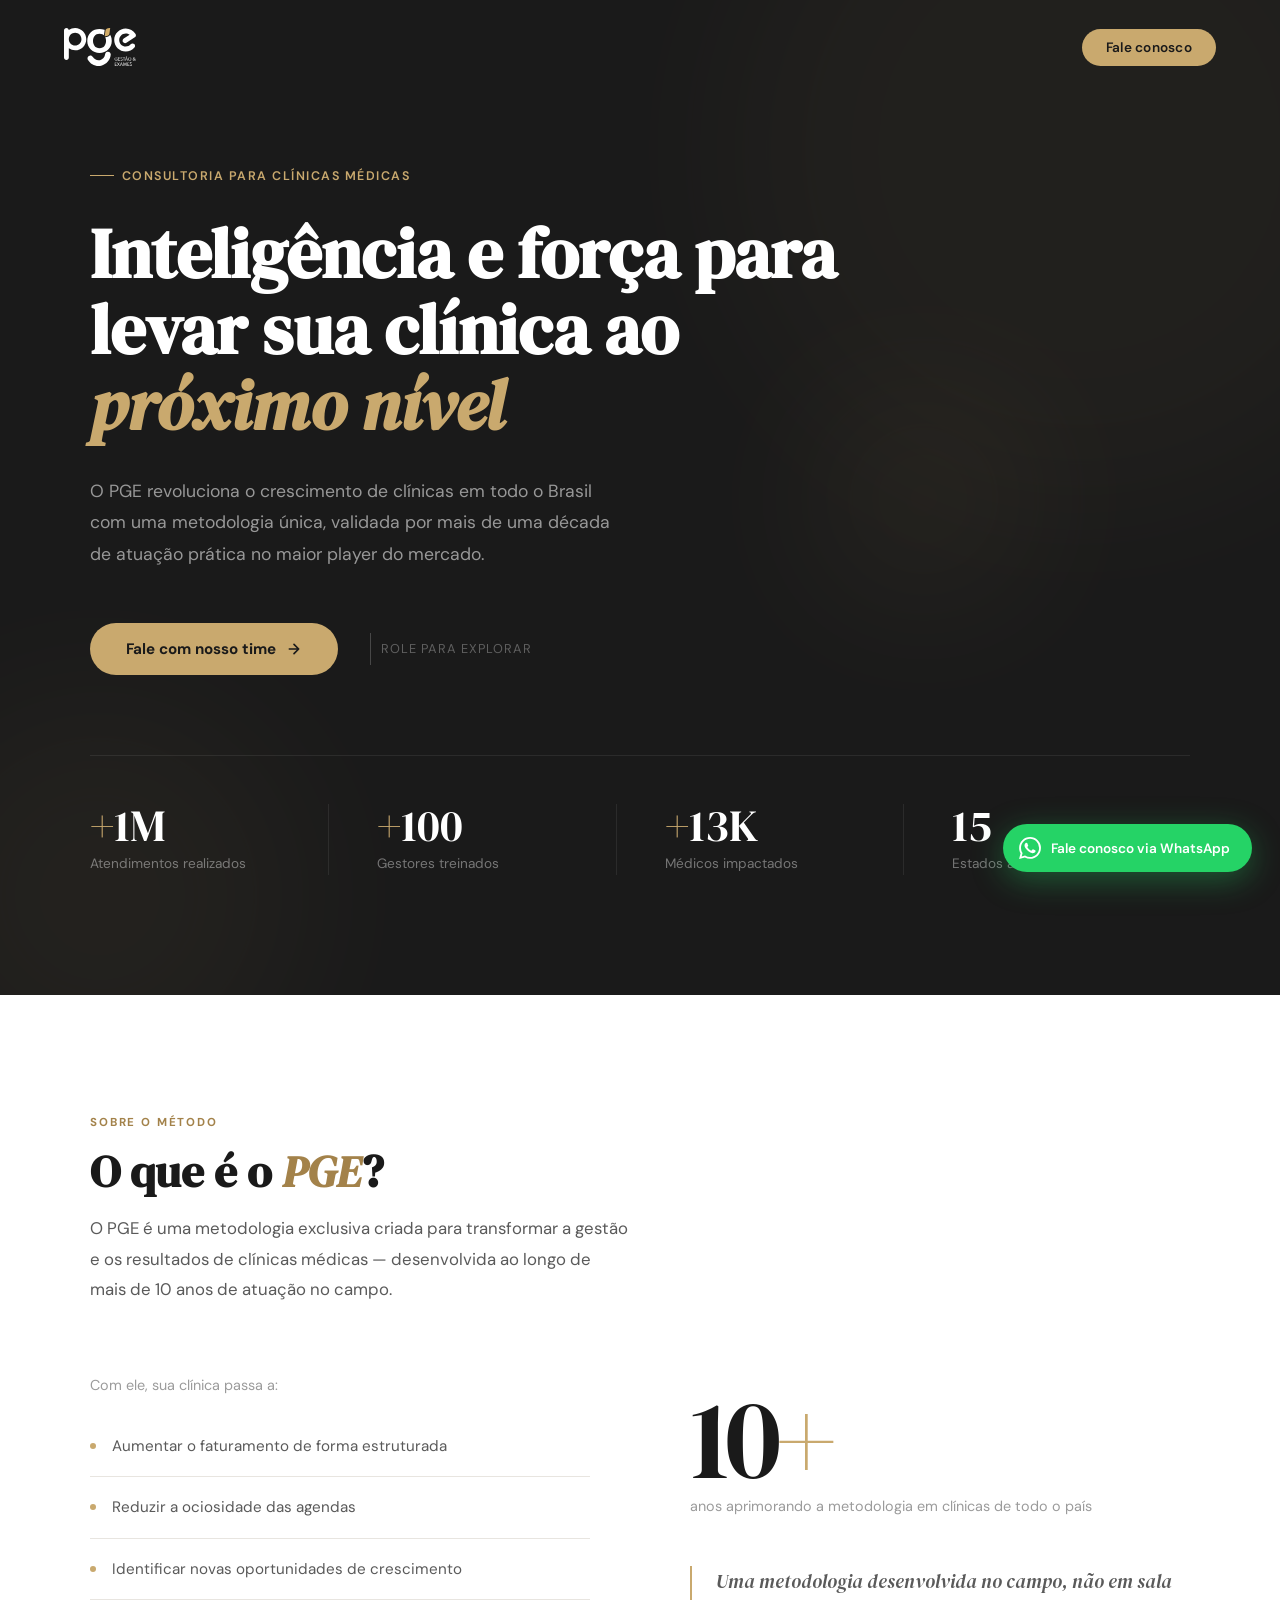
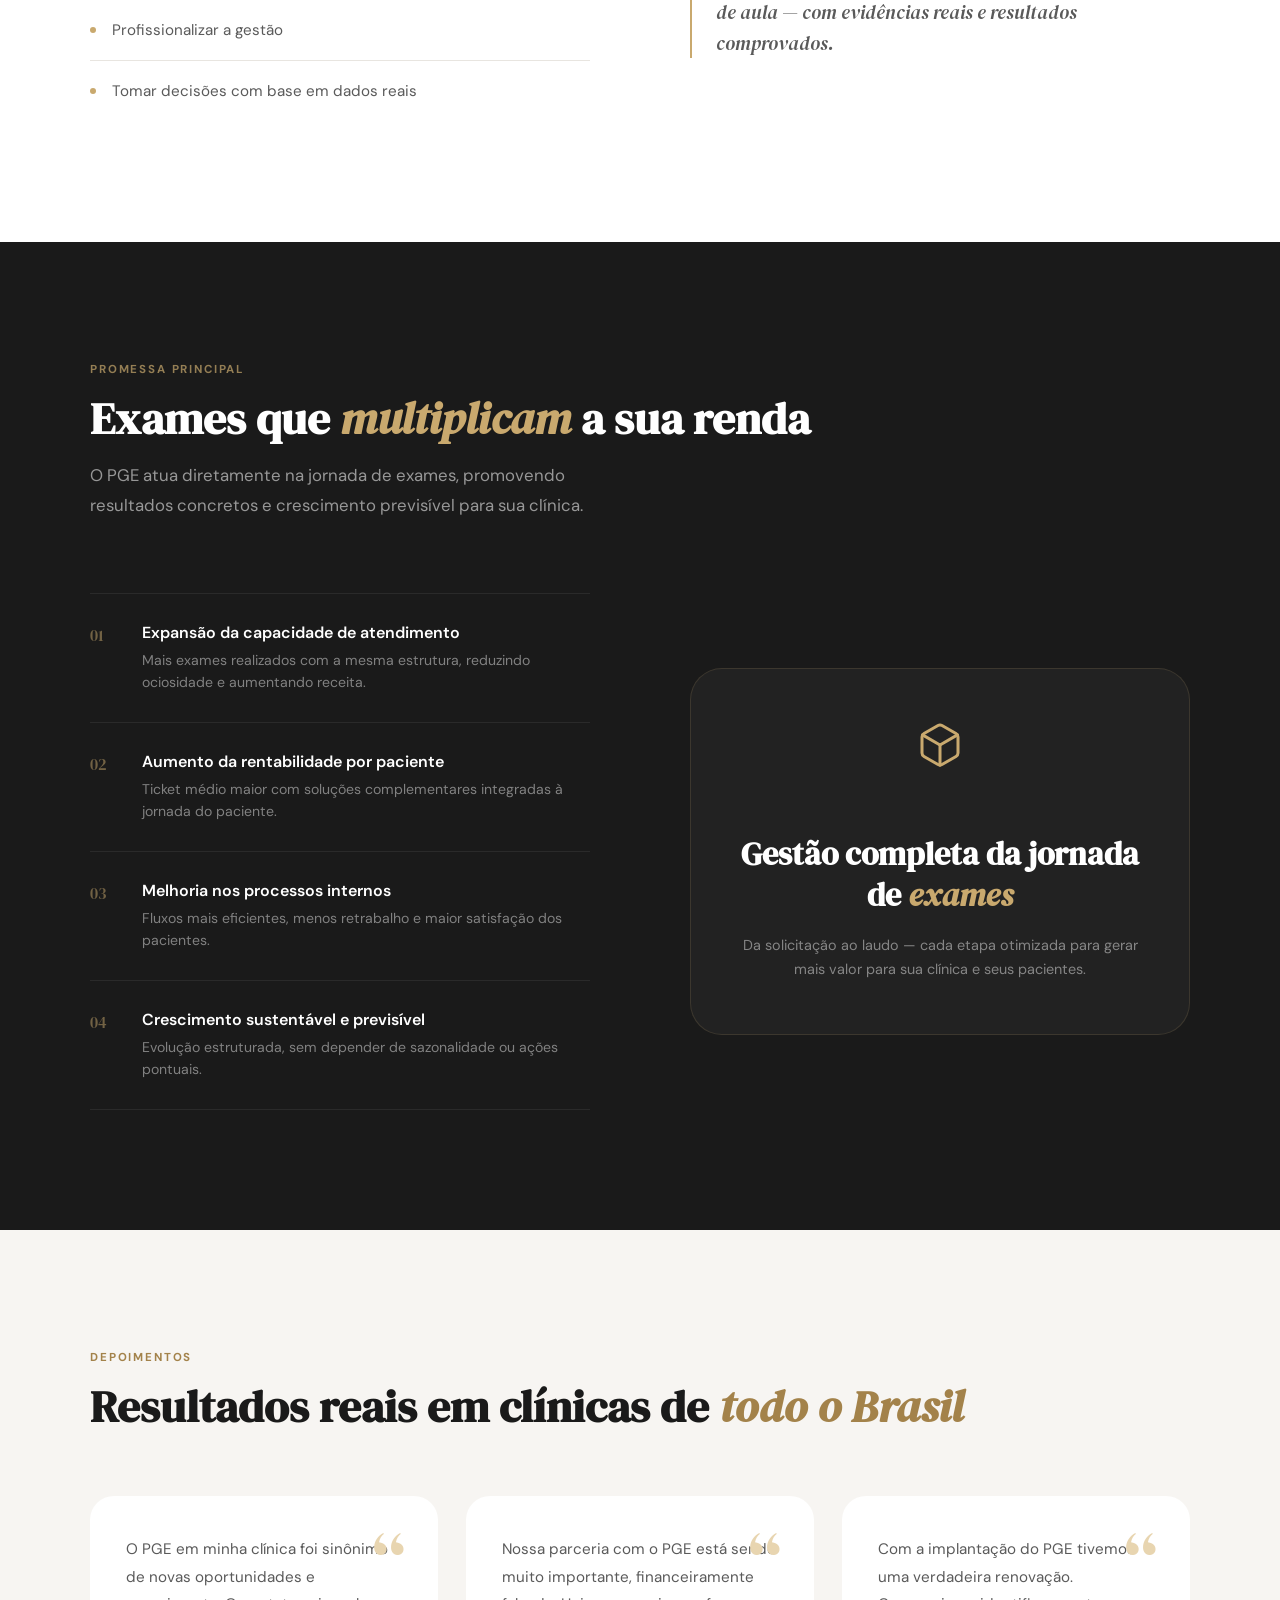
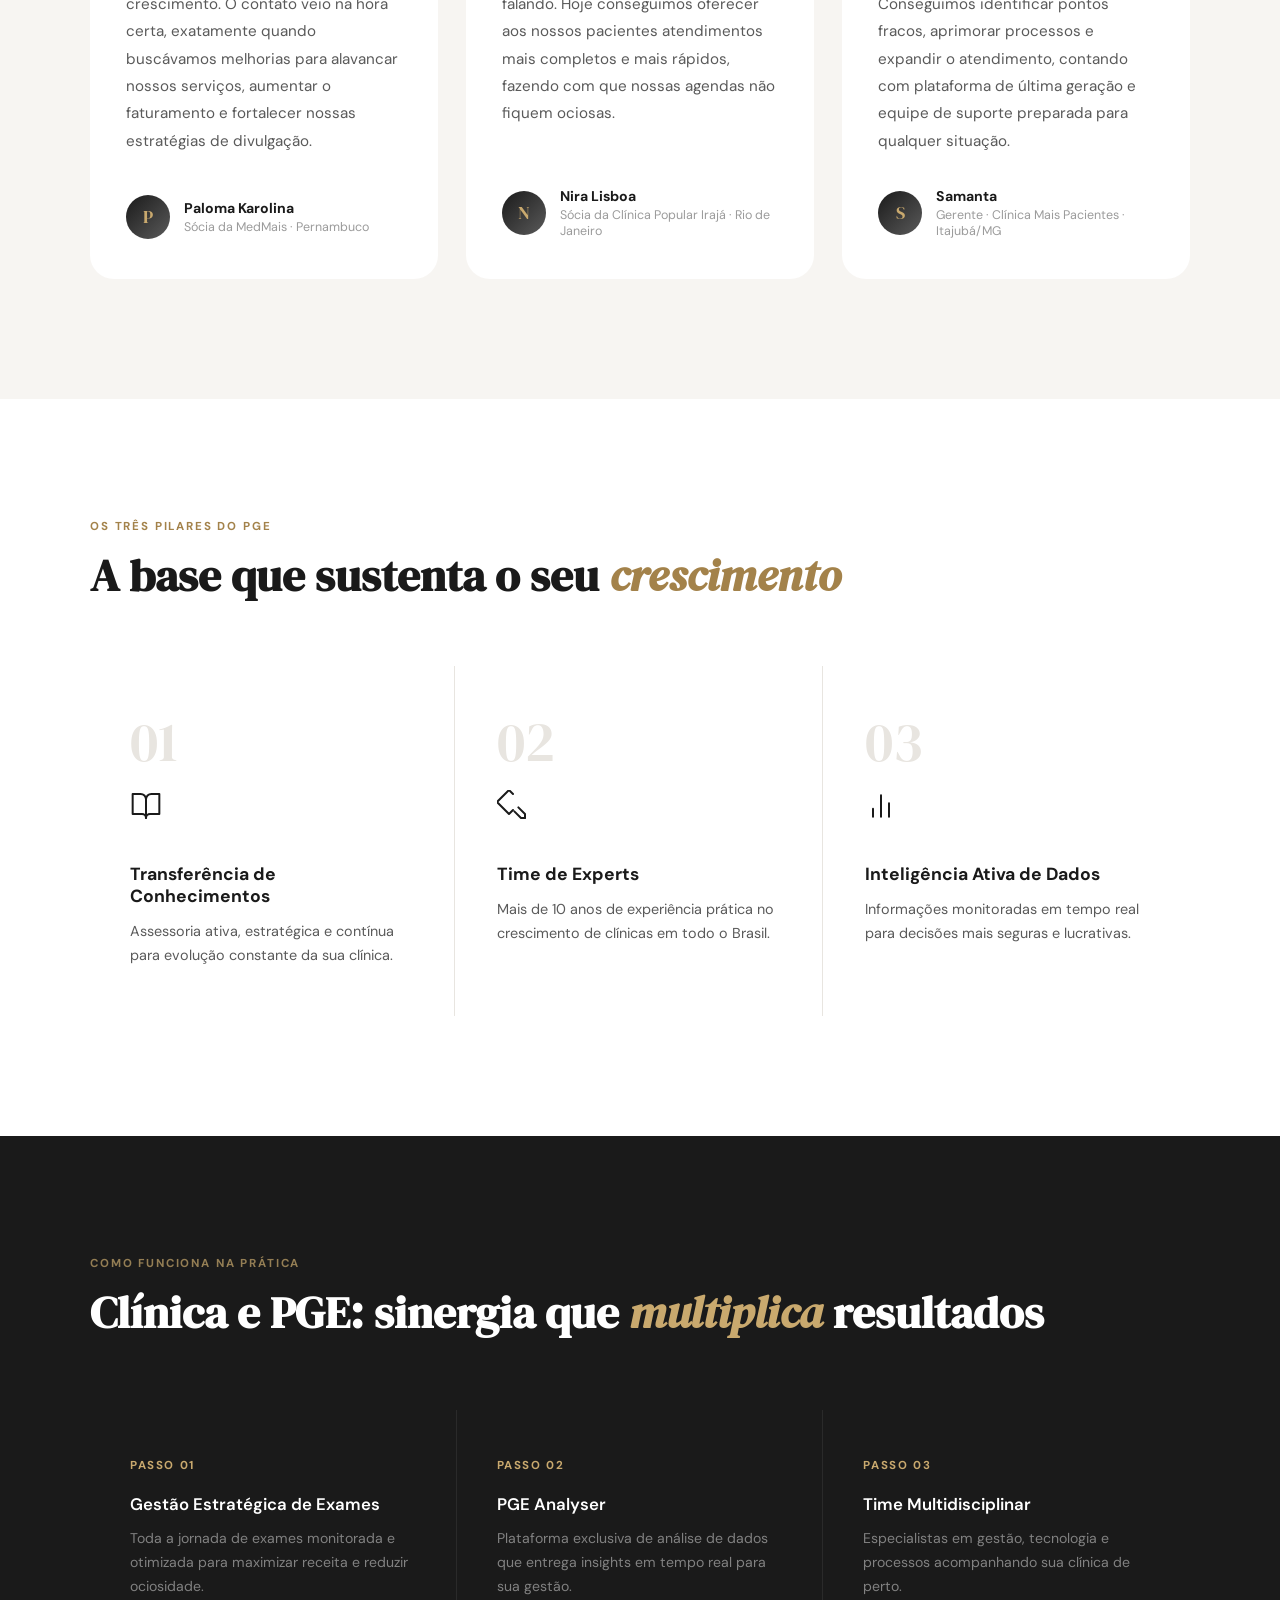
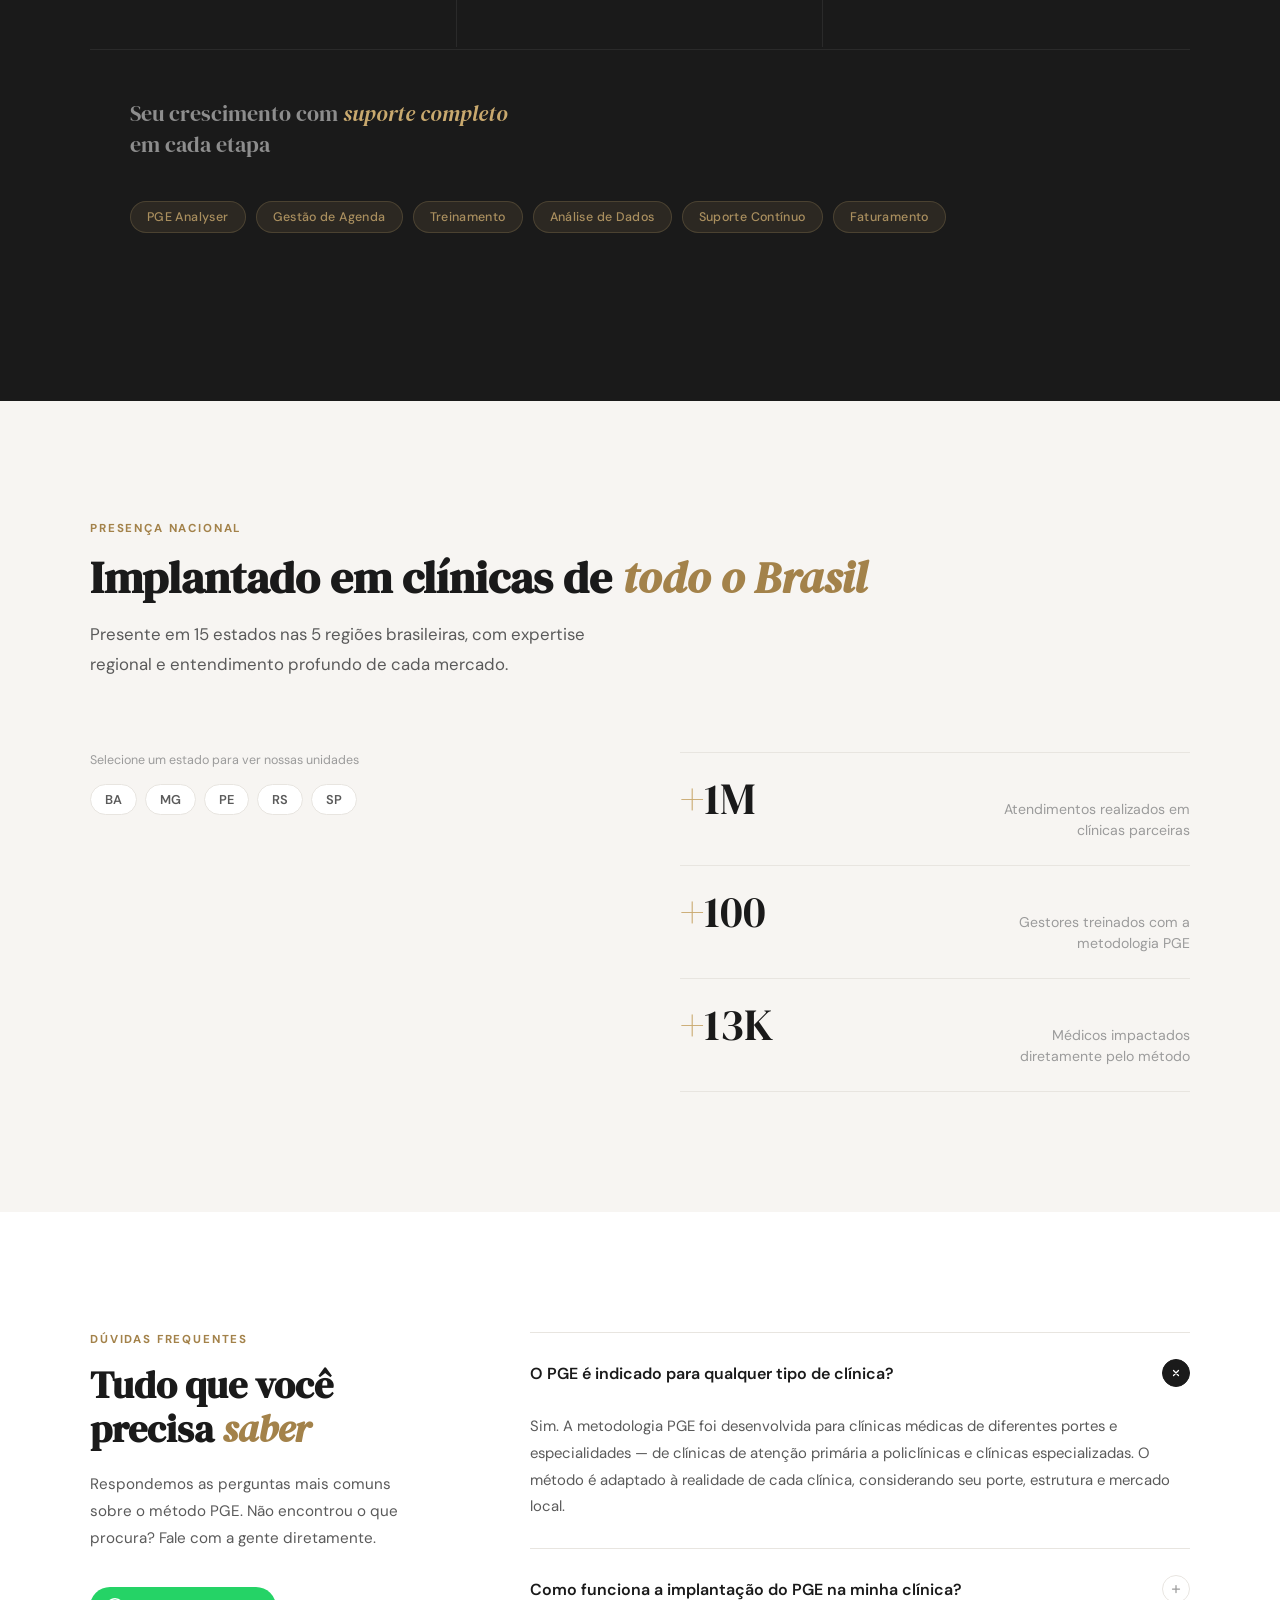
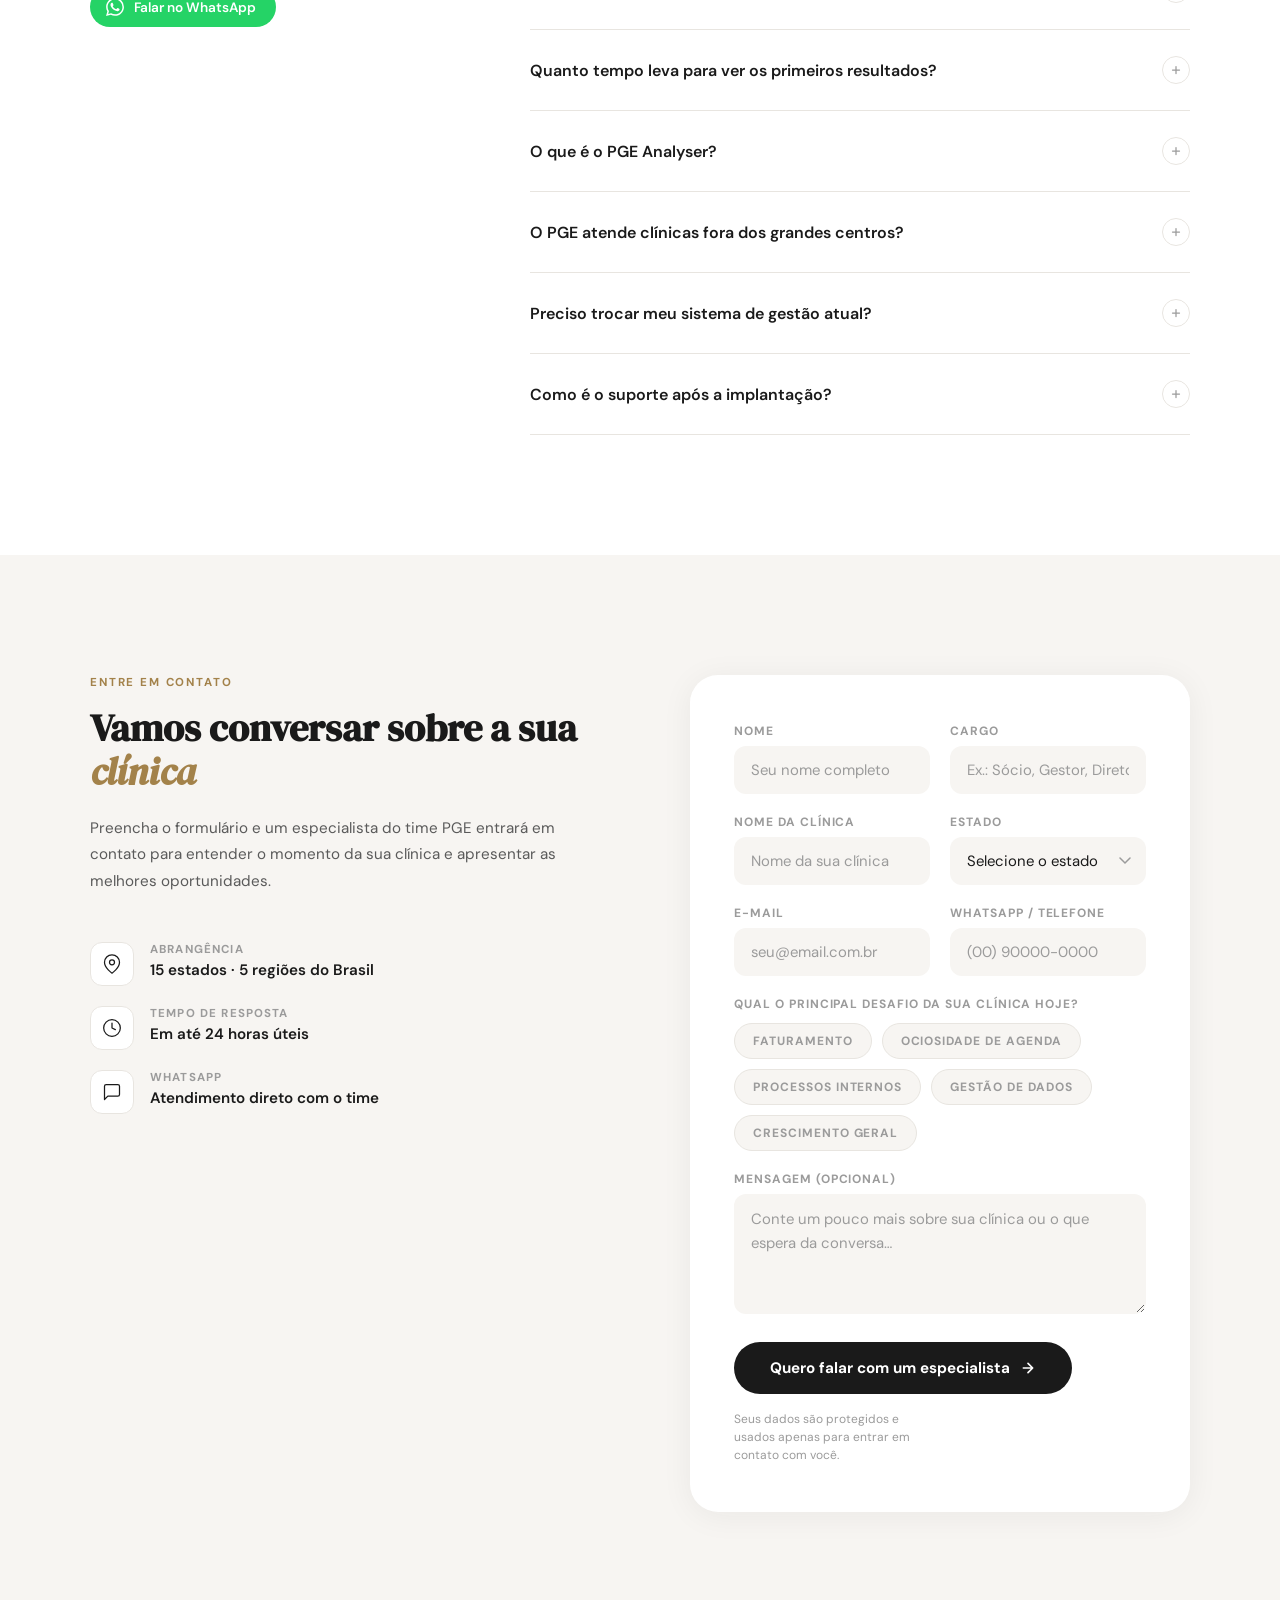
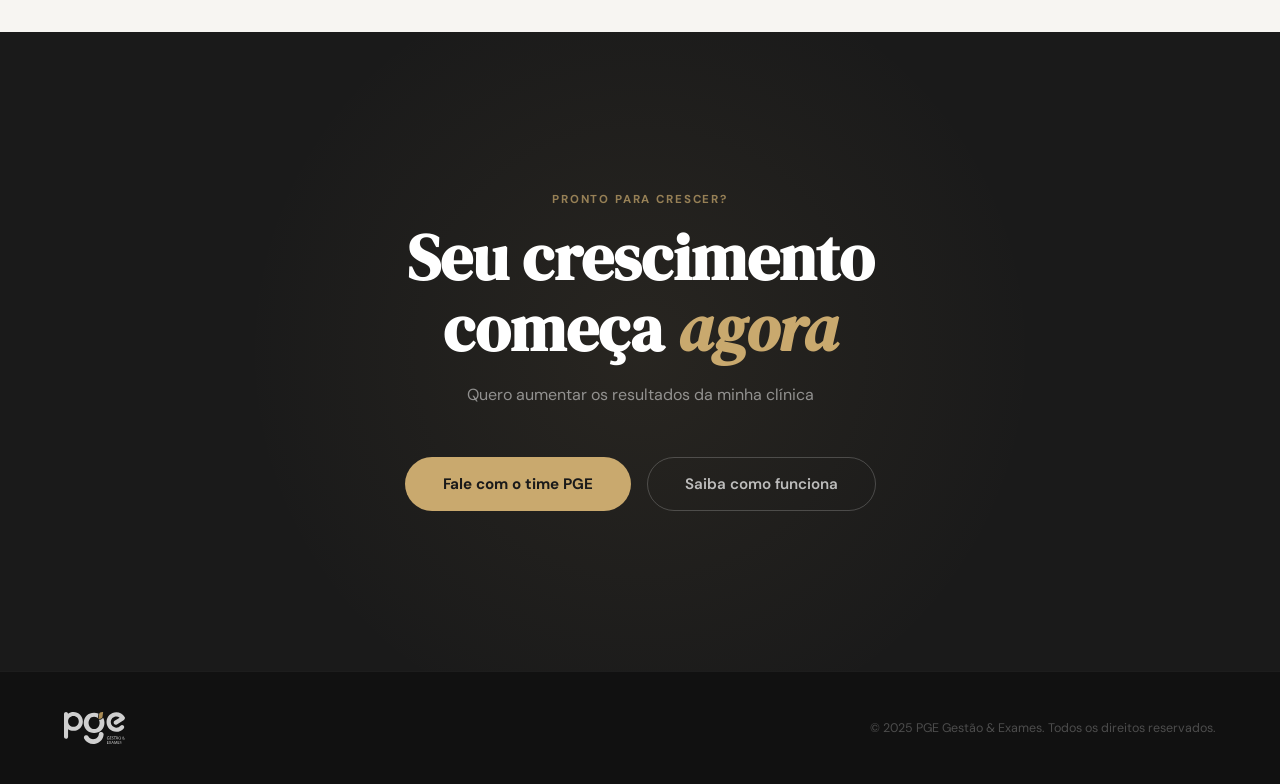
==== index.html @ 0e9774eb "Commit inicial: Site PGE e Painel Admin" ====
<!DOCTYPE html>
<html lang="pt-BR">

<head>
    <meta charset="UTF-8">
    <meta name="viewport" content="width=device-width, initial-scale=1.0">
    <title>PGE — Gestão & Exames | Consultoria para Clínicas Médicas</title>
    <meta name="description"
        content="O PGE revoluciona o crescimento de clínicas médicas em todo o Brasil. Gestão estratégica de exames para multiplicar sua rentabilidade e reduzir a ociosidade da sua agenda.">
    <meta name="keywords"
        content="gestão de clínicas, faturamento clínica médica, ociosidade agenda, gestão de exames, consultoria clínica médica">
    <meta name="author" content="PGE — Gestão & Exames">

    <!-- Open Graph / Facebook -->
    <meta property="og:type" content="website">
    <meta property="og:url" content="https://www.pge.com.br/">
    <meta property="og:title" content="PGE — Gestão & Exames | Consultoria para Clínicas Médicas">
    <meta property="og:description"
        content="O PGE revoluciona o crescimento de clínicas médicas em todo o Brasil. Gestão estratégica de exames para multiplicar sua rentabilidade.">
    <meta property="og:image" content="https://www.pge.com.br/og-image.jpg">

    <!-- Twitter -->
    <meta property="twitter:card" content="summary_large_image">
    <meta property="twitter:url" content="https://www.pge.com.br/">
    <meta property="twitter:title" content="PGE — Gestão & Exames | Consultoria para Clínicas Médicas">
    <meta property="twitter:description"
        content="O PGE revoluciona o crescimento de clínicas médicas em todo o Brasil. Gestão estratégica de exames para multiplicar sua rentabilidade.">
    <meta property="twitter:image" content="https://www.pge.com.br/og-image.jpg">
    <link
        href="https://fonts.googleapis.com/css2?family=DM+Serif+Display:ital@0;1&family=DM+Sans:ital,opsz,wght@0,9..40,300;0,9..40,400;0,9..40,500;0,9..40,600;0,9..40,700;1,9..40,400&display=swap"
        rel="stylesheet">
    <style>
        :root {
            --black: #1A1A1A;
            --gold: #C9A96E;
            --gold-lt: #E8D5B0;
            --gold-dk: #A3824A;
            --white: #FFFFFF;
            --offwhite: #F7F5F2;
            --grey-lt: #E8E5E0;
            --grey-md: #9B9B9B;
            --grey-dk: #5A5A5A;
            --font-d: 'DM Serif Display', Georgia, serif;
            --font-b: 'DM Sans', sans-serif;
            --ease: cubic-bezier(.22, .68, 0, 1.2);
        }

        *,
        *::before,
        *::after {
            box-sizing: border-box;
            margin: 0;
            padding: 0;
        }

        html {
            scroll-behavior: smooth;
        }

        body {
            font-family: var(--font-b);
            background: var(--offwhite);
            color: var(--black);
            -webkit-font-smoothing: antialiased;
            overflow-x: hidden;
        }

        /* ── NAV ── */
        nav {
            position: fixed;
            top: 0;
            left: 0;
            right: 0;
            z-index: 100;
            display: flex;
            align-items: center;
            justify-content: space-between;
            padding: 28px 64px;
            transition: all .4s ease;
        }

        nav.scrolled {
            background: rgba(26, 26, 26, .95);
            backdrop-filter: blur(16px);
            padding: 18px 64px;
            box-shadow: 0 1px 0 rgba(255, 255, 255, .06);
        }

        .nav-brand {
            display: flex;
            align-items: center;
        }

        .brand-logo {
            height: 38px;
            width: auto;
            display: block;
        }

        .nav-cta {
            background: var(--gold);
            color: var(--black);
            font-family: var(--font-b);
            font-weight: 600;
            font-size: .85rem;
            padding: 10px 24px;
            border-radius: 999px;
            text-decoration: none;
            letter-spacing: .02em;
            transition: all .25s ease;
        }

        .nav-cta:hover {
            background: var(--white);
            transform: translateY(-1px);
        }

        /* ── HERO ── */
        #hero {
            background: var(--black);
            min-height: 100vh;
            display: flex;
            align-items: center;
            padding: 160px 64px 120px;
            position: relative;
            overflow: hidden;
        }

        /* Organic background shapes */
        .hero-blob {
            position: absolute;
            border-radius: 50%;
            filter: blur(80px);
            pointer-events: none;
        }

        .blob-1 {
            width: 700px;
            height: 700px;
            background: var(--gold);
            opacity: .04;
            top: -200px;
            right: -150px;
        }

        .blob-2 {
            width: 400px;
            height: 400px;
            background: var(--gold);
            opacity: .05;
            bottom: -100px;
            left: -100px;
        }

        .blob-3 {
            width: 200px;
            height: 200px;
            background: var(--gold);
            opacity: .08;
            top: 40%;
            right: 20%;
        }

        .hero-inner {
            max-width: 1100px;
            margin: 0 auto;
            width: 100%;
        }

        .hero-kicker {
            display: inline-flex;
            align-items: center;
            gap: 8px;
            color: var(--gold);
            font-size: .78rem;
            font-weight: 600;
            letter-spacing: .12em;
            text-transform: uppercase;
            margin-bottom: 32px;
            opacity: 0;
            animation: fadeUp .8s var(--ease) .1s forwards;
        }

        .hero-kicker::before {
            content: '';
            width: 24px;
            height: 1px;
            background: var(--gold);
        }

        .hero-h1 {
            font-family: var(--font-d);
            font-size: clamp(2.8rem, 5.5vw, 5rem);
            color: var(--white);
            line-height: 1.08;
            max-width: 760px;
            margin-bottom: 32px;
            opacity: 0;
            animation: fadeUp .8s var(--ease) .25s forwards;
        }

        .hero-h1 em {
            color: var(--gold);
            font-style: italic;
        }

        .hero-sub {
            font-size: 1.1rem;
            color: rgba(255, 255, 255, .55);
            line-height: 1.8;
            max-width: 520px;
            margin-bottom: 52px;
            opacity: 0;
            animation: fadeUp .8s var(--ease) .4s forwards;
        }

        .hero-actions {
            display: flex;
            align-items: center;
            gap: 32px;
            flex-wrap: wrap;
            opacity: 0;
            animation: fadeUp .8s var(--ease) .55s forwards;
        }

        .btn-hero {
            display: inline-flex;
            align-items: center;
            gap: 10px;
            background: var(--gold);
            color: var(--black);
            font-family: var(--font-b);
            font-weight: 700;
            font-size: .95rem;
            padding: 16px 36px;
            border-radius: 999px;
            text-decoration: none;
            transition: all .3s var(--ease);
        }

        .btn-hero:hover {
            background: var(--white);
            transform: translateY(-3px);
            box-shadow: 0 16px 40px rgba(201, 169, 110, .3);
        }

        .hero-scroll-hint {
            color: rgba(255, 255, 255, .3);
            font-size: .8rem;
            letter-spacing: .08em;
            text-transform: uppercase;
            display: flex;
            align-items: center;
            gap: 10px;
        }

        .hero-scroll-hint::before {
            content: '';
            width: 1px;
            height: 32px;
            background: rgba(255, 255, 255, .2);
        }

        /* Hero stats strip */
        .hero-stats {
            display: flex;
            gap: 0;
            margin-top: 80px;
            border-top: 1px solid rgba(255, 255, 255, .08);
            padding-top: 48px;
            opacity: 0;
            animation: fadeUp .8s var(--ease) .7s forwards;
        }

        .hero-stat {
            flex: 1;
            padding-right: 48px;
        }

        .hero-stat+.hero-stat {
            padding-left: 48px;
            border-left: 1px solid rgba(255, 255, 255, .08);
        }

        .hero-stat-number {
            font-family: var(--font-d);
            font-size: 2.8rem;
            color: var(--white);
            line-height: 1;
            margin-bottom: 6px;
        }

        .hero-stat-number span {
            color: var(--gold);
        }

        .hero-stat-label {
            font-size: .85rem;
            color: rgba(255, 255, 255, .4);
            line-height: 1.5;
        }

        /* ── SECTIONS ── */
        section {
            padding: 120px 64px;
        }

        .container {
            max-width: 1100px;
            margin: 0 auto;
        }

        .label {
            font-size: .72rem;
            font-weight: 700;
            letter-spacing: .16em;
            text-transform: uppercase;
            color: var(--gold-dk);
            margin-bottom: 16px;
            display: block;
        }

        .label-light {
            color: rgba(201, 169, 110, .7);
        }

        h2 {
            font-family: var(--font-d);
            font-size: clamp(2rem, 3.5vw, 3rem);
            line-height: 1.15;
            color: var(--black);
        }

        h2 em {
            color: var(--gold-dk);
            font-style: italic;
        }

        .h2-light {
            color: var(--white);
        }

        .h2-light em {
            color: var(--gold);
        }

        .lead {
            font-size: 1.05rem;
            color: var(--grey-dk);
            line-height: 1.8;
            max-width: 540px;
            margin-top: 16px;
        }

        .lead-light {
            color: rgba(255, 255, 255, .55);
        }

        /* ── SOBRE ── */
        #sobre {
            background: var(--white);
            padding: 120px 64px;
        }

        .sobre-layout {
            display: grid;
            grid-template-columns: 1fr 1fr;
            gap: 100px;
            align-items: start;
            margin-top: 72px;
        }

        .feature-list {
            margin-top: 40px;
            display: flex;
            flex-direction: column;
            gap: 18px;
        }

        .feature-item {
            display: flex;
            align-items: flex-start;
            gap: 16px;
            padding-bottom: 18px;
            border-bottom: 1px solid var(--grey-lt);
        }

        .feature-item:last-child {
            border-bottom: none;
        }

        .feature-dot {
            width: 6px;
            height: 6px;
            border-radius: 50%;
            background: var(--gold);
            flex-shrink: 0;
            margin-top: 9px;
        }

        .feature-text {
            font-size: .95rem;
            color: var(--grey-dk);
            line-height: 1.6;
        }

        .sobre-aside {
            padding-top: 16px;
        }

        .sobre-big-number {
            font-family: var(--font-d);
            font-size: 7rem;
            color: var(--black);
            line-height: .85;
            letter-spacing: -.04em;
            margin-bottom: 8px;
        }

        .sobre-big-number span {
            color: var(--gold);
        }

        .sobre-big-desc {
            font-size: .9rem;
            color: var(--grey-md);
            line-height: 1.6;
            margin-bottom: 48px;
        }

        .sobre-quote {
            border-left: 2px solid var(--gold);
            padding-left: 24px;
        }

        .sobre-quote p {
            font-family: var(--font-d);
            font-size: 1.2rem;
            color: var(--grey-dk);
            line-height: 1.6;
            font-style: italic;
        }

        /* ── PROMESSA ── */
        #promessa {
            background: var(--black);
        }

        .promessa-layout {
            display: grid;
            grid-template-columns: 1fr 1fr;
            gap: 100px;
            align-items: center;
            margin-top: 72px;
        }

        .promessa-items {
            display: flex;
            flex-direction: column;
            gap: 0;
        }

        .promessa-item {
            display: flex;
            gap: 24px;
            align-items: flex-start;
            padding: 28px 0;
            border-bottom: 1px solid rgba(255, 255, 255, .07);
            transition: all .3s ease;
            cursor: default;
        }

        .promessa-item:first-child {
            border-top: 1px solid rgba(255, 255, 255, .07);
        }

        .promessa-item:hover {
            padding-left: 8px;
        }

        .promessa-item-num {
            font-family: var(--font-d);
            font-size: 1rem;
            color: var(--gold);
            opacity: .5;
            min-width: 28px;
            padding-top: 2px;
        }

        .promessa-item:hover .promessa-item-num {
            opacity: 1;
        }

        .promessa-item-body h3 {
            font-size: 1rem;
            font-weight: 600;
            color: var(--white);
            margin-bottom: 6px;
        }

        .promessa-item-body p {
            font-size: .88rem;
            color: rgba(255, 255, 255, .45);
            line-height: 1.6;
        }

        .promessa-visual {
            position: relative;
        }

        .promessa-visual-card {
            background: rgba(255, 255, 255, .04);
            border: 1px solid rgba(201, 169, 110, .15);
            border-radius: 32px;
            padding: 52px 44px;
            text-align: center;
        }

        .promessa-visual-icon {
            font-size: 3.5rem;
            margin-bottom: 24px;
            display: block;
        }

        .promessa-visual-title {
            font-family: var(--font-d);
            font-size: 2rem;
            color: var(--white);
            line-height: 1.3;
            margin-bottom: 16px;
        }

        .promessa-visual-title em {
            color: var(--gold);
            font-style: italic;
        }

        .promessa-visual-desc {
            font-size: .9rem;
            color: rgba(255, 255, 255, .45);
            line-height: 1.7;
        }

        /* ── DEPOIMENTOS ── */
        #depoimentos {
            background: var(--offwhite);
        }

        .depo-header {
            margin-bottom: 64px;
        }

        .depo-grid {
            display: grid;
            grid-template-columns: repeat(3, 1fr);
            gap: 28px;
        }

        .depo-card {
            background: var(--white);
            border-radius: 24px;
            padding: 40px 36px;
            display: flex;
            flex-direction: column;
            position: relative;
            transition: transform .35s var(--ease);
        }

        .depo-card:hover {
            transform: translateY(-8px);
        }

        .depo-card::before {
            content: '\201C';
            position: absolute;
            top: 28px;
            right: 32px;
            font-family: var(--font-d);
            font-size: 5rem;
            color: var(--gold-lt);
            line-height: 1;
        }

        .depo-text {
            font-size: .95rem;
            color: var(--grey-dk);
            line-height: 1.8;
            flex: 1;
        }

        .depo-footer {
            margin-top: 32px;
            display: flex;
            align-items: center;
            gap: 14px;
        }

        .depo-avatar {
            width: 44px;
            height: 44px;
            border-radius: 50%;
            background: linear-gradient(135deg, var(--black), var(--grey-dk));
            display: flex;
            align-items: center;
            justify-content: center;
            font-family: var(--font-d);
            font-size: 1.1rem;
            color: var(--gold);
            flex-shrink: 0;
        }

        .depo-name {
            font-weight: 700;
            font-size: .88rem;
            color: var(--black);
        }

        .depo-role {
            font-size: .78rem;
            color: var(--grey-md);
            margin-top: 2px;
        }

        /* ── PILARES ── */
        #pilares {
            background: var(--white);
        }

        .pilares-grid {
            display: grid;
            grid-template-columns: repeat(3, 1fr);
            gap: 2px;
            margin-top: 64px;
        }

        .pilar {
            padding: 48px 40px;
            position: relative;
            transition: background .3s ease;
        }

        .pilar:hover {
            background: var(--offwhite);
        }

        .pilar-num {
            font-family: var(--font-d);
            font-size: 3.5rem;
            color: var(--grey-lt);
            line-height: 1;
            margin-bottom: 20px;
            transition: color .3s ease;
        }

        .pilar:hover .pilar-num {
            color: var(--gold-lt);
        }

        .pilar-icon {
            font-size: 1.8rem;
            margin-bottom: 16px;
            display: block;
        }

        .pilar h3 {
            font-size: 1.1rem;
            font-weight: 700;
            margin-bottom: 12px;
            color: var(--black);
        }

        .pilar p {
            font-size: .9rem;
            color: var(--grey-dk);
            line-height: 1.7;
        }

        .pilar-divider {
            position: absolute;
            top: 0;
            right: 0;
            bottom: 0;
            width: 1px;
            background: var(--grey-lt);
        }

        .pilar:last-child .pilar-divider {
            display: none;
        }

        /* ── COMO FUNCIONA ── */
        #como {
            background: var(--black);
        }

        .como-layout {
            margin-top: 72px;
        }

        .como-items {
            display: grid;
            grid-template-columns: repeat(3, 1fr);
            gap: 0;
        }

        .como-item {
            padding: 48px 40px;
            border-right: 1px solid rgba(255, 255, 255, .07);
            transition: background .3s ease;
        }

        .como-item:last-child {
            border-right: none;
        }

        .como-item:hover {
            background: rgba(255, 255, 255, .03);
        }

        .como-step-num {
            font-size: .72rem;
            font-weight: 700;
            letter-spacing: .14em;
            color: var(--gold);
            text-transform: uppercase;
            margin-bottom: 20px;
            display: block;
        }

        .como-item h3 {
            font-size: 1.05rem;
            font-weight: 600;
            color: var(--white);
            margin-bottom: 12px;
        }

        .como-item p {
            font-size: .88rem;
            color: rgba(255, 255, 255, .45);
            line-height: 1.7;
        }

        .como-bottom {
            margin-top: 2px;
            border-top: 1px solid rgba(255, 255, 255, .07);
            padding: 48px 40px;
            display: flex;
            align-items: center;
            justify-content: space-between;
            gap: 40px;
            flex-wrap: wrap;
        }

        .como-bottom p {
            font-family: var(--font-d);
            font-size: 1.4rem;
            color: rgba(255, 255, 255, .5);
            max-width: 400px;
            line-height: 1.4;
        }

        .como-bottom p em {
            color: var(--gold);
            font-style: italic;
        }

        .como-tags {
            display: flex;
            flex-wrap: wrap;
            gap: 10px;
        }

        .como-tag {
            background: rgba(201, 169, 110, .1);
            border: 1px solid rgba(201, 169, 110, .2);
            color: rgba(201, 169, 110, .8);
            padding: 7px 16px;
            border-radius: 999px;
            font-size: .78rem;
            font-weight: 500;
            letter-spacing: .03em;
        }

        /* ── PRESENÇA ── */
        #presenca {
            background: var(--offwhite);
        }

        .presenca-layout {
            display: grid;
            grid-template-columns: 1fr 1fr;
            gap: 80px;
            align-items: start;
            margin-top: 72px;
        }

        .estados-label {
            font-size: .78rem;
            color: var(--grey-md);
            margin-bottom: 16px;
        }

        .estados-wrap {
            display: flex;
            flex-wrap: wrap;
            gap: 8px;
            margin-bottom: 48px;
        }

        .estado-pill {
            background: var(--white);
            border: 1px solid var(--grey-lt);
            color: var(--grey-dk);
            padding: 6px 14px;
            border-radius: 999px;
            font-size: .8rem;
            font-weight: 600;
            transition: all .25s ease;
            cursor: default;
        }

        .estado-pill:hover {
            background: var(--black);
            color: var(--gold);
            border-color: var(--black);
            transform: translateY(-2px);
        }

        .numeros-list {
            display: flex;
            flex-direction: column;
            gap: 0;
        }

        .numero-row {
            display: flex;
            align-items: baseline;
            gap: 20px;
            justify-content: space-between;
            padding: 24px 0;
            border-bottom: 1px solid var(--grey-lt);
        }

        .numero-row:first-child {
            border-top: 1px solid var(--grey-lt);
        }

        .numero-val {
            font-family: var(--font-d);
            font-size: 2.8rem;
            color: var(--black);
            line-height: 1;
            white-space: nowrap;
        }

        .numero-val span {
            color: var(--gold);
        }

        .numero-desc {
            font-size: .88rem;
            color: var(--grey-md);
            text-align: right;
            max-width: 200px;
            line-height: 1.5;
        }

        /* ── UNIDADES / CLÍNICAS ── */
        .unidades-list {
            margin-top: 0;
            display: none;
            flex-direction: column;
            gap: 8px;
            animation: fadeUp 0.5s ease;
        }

        .unidades-list.visible {
            display: flex;
        }

        .unidade-card {
            background: var(--white);
            border: 1px solid var(--grey-lt);
            border-radius: 8px;
            padding: 12px 16px;
            display: flex;
            align-items: center;
            gap: 16px;
            transition: all 0.3s ease;
        }

        .unidade-card:hover {
            border-color: var(--gold);
            transform: translateX(4px);
            box-shadow: 0 4px 12px rgba(0, 0, 0, 0.03);
        }

        .unidade-logo {
            height: 24px;
            width: auto;
            max-width: 80px;
            object-fit: contain;
            object-position: left center;
            display: block;
            flex-shrink: 0;
        }

        .unidade-logo-placeholder {
            height: 28px;
            width: 28px;
            border-radius: 6px;
            background: var(--offwhite);
            display: flex;
            align-items: center;
            justify-content: center;
            color: var(--grey-md);
            font-size: 12px;
            font-weight: bold;
            font-family: var(--font-d);
            flex-shrink: 0;
        }

        .unidade-info {
            display: flex;
            flex-direction: column;
            gap: 2px;
            flex: 1;
        }

        .unidade-info h4 {
            font-size: 0.9rem;
            color: var(--black);
            margin: 0;
        }

        .unidade-phone {
            font-size: 0.75rem;
            color: var(--grey-dk);
            font-weight: 500;
            margin: 0;
            display: flex;
            align-items: center;
            gap: 4px;
        }

        .unidade-phone svg {
            width: 12px;
            height: 12px;
        }

        .unidade-info p {
            font-size: 0.75rem;
            color: var(--grey-md);
            line-height: 1.3;
            margin: 0;
        }

        .estado-pill.active {
            background: var(--black);
            color: var(--gold);
            border-color: var(--black);
        }

        /* ── CTA FINAL ── */
        #cta-final {
            background: var(--black);
            padding: 160px 64px;
            text-align: center;
            position: relative;
            overflow: hidden;
        }

        #cta-final::before {
            content: '';
            position: absolute;
            top: 50%;
            left: 50%;
            transform: translate(-50%, -50%);
            width: 800px;
            height: 800px;
            background: radial-gradient(circle, rgba(201, 169, 110, .08) 0%, transparent 70%);
            pointer-events: none;
        }

        .cta-inner {
            position: relative;
            z-index: 1;
            max-width: 640px;
            margin: 0 auto;
        }

        .cta-title {
            font-family: var(--font-d);
            font-size: clamp(2.5rem, 5vw, 4.5rem);
            color: var(--white);
            line-height: 1.1;
            margin-bottom: 20px;
        }

        .cta-title em {
            color: var(--gold);
            font-style: italic;
        }

        .cta-sub {
            font-size: 1rem;
            color: rgba(255, 255, 255, .5);
            margin-bottom: 52px;
        }

        .cta-btns {
            display: flex;
            justify-content: center;
            gap: 16px;
            flex-wrap: wrap;
        }

        .btn-gold {
            background: var(--gold);
            color: var(--black);
            font-family: var(--font-b);
            font-weight: 700;
            font-size: .95rem;
            padding: 17px 38px;
            border-radius: 999px;
            text-decoration: none;
            transition: all .3s var(--ease);
        }

        .btn-gold:hover {
            background: var(--white);
            transform: translateY(-3px);
            box-shadow: 0 16px 40px rgba(201, 169, 110, .3);
        }

        .btn-ghost {
            background: transparent;
            color: rgba(255, 255, 255, .7);
            font-family: var(--font-b);
            font-weight: 600;
            font-size: .95rem;
            padding: 16px 37px;
            border-radius: 999px;
            text-decoration: none;
            border: 1px solid rgba(255, 255, 255, .2);
            transition: all .3s ease;
        }

        .btn-ghost:hover {
            border-color: rgba(255, 255, 255, .5);
            color: var(--white);
            transform: translateY(-2px);
        }

        /* ── FOOTER ── */
        footer {
            background: #111;
            padding: 40px 64px;
            display: flex;
            align-items: center;
            justify-content: space-between;
            flex-wrap: wrap;
            gap: 16px;
            border-top: 1px solid rgba(255, 255, 255, .05);
        }

        .footer-brand {
            display: flex;
            align-items: center;
        }

        .footer-copy {
            font-size: .78rem;
            color: rgba(255, 255, 255, .25);
        }

        /* ── WPP FLOAT ── */
        .wpp-float {
            position: fixed;
            bottom: 28px;
            right: 28px;
            z-index: 200;
            display: flex;
            align-items: center;
            gap: 10px;
            background: #25D366;
            color: var(--white);
            font-family: var(--font-b);
            font-weight: 600;
            font-size: .85rem;
            padding: 13px 22px 13px 16px;
            border-radius: 999px;
            text-decoration: none;
            box-shadow: 0 8px 32px rgba(37, 211, 102, .35);
            transition: all .3s var(--ease);
        }

        .wpp-float:hover {
            transform: translateY(-3px) scale(1.02);
            box-shadow: 0 14px 48px rgba(37, 211, 102, .5);
        }

        .wpp-float svg {
            width: 22px;
            height: 22px;
        }

        /* ── ANIMATIONS ── */
        @keyframes fadeUp {
            from {
                opacity: 0;
                transform: translateY(28px);
            }

            to {
                opacity: 1;
                transform: translateY(0);
            }
        }

        .reveal {
            opacity: 0;
            transform: translateY(28px);
            transition: opacity .75s ease, transform .75s var(--ease);
        }

        .reveal.visible {
            opacity: 1;
            transform: translateY(0);
        }

        .reveal-delay-1 {
            transition-delay: .1s;
        }

        .reveal-delay-2 {
            transition-delay: .2s;
        }

        .reveal-delay-3 {
            transition-delay: .3s;
        }

        .reveal-delay-4 {
            transition-delay: .4s;
        }

        /* ════════════════════════════════
     FAQ
  ════════════════════════════════ */
        #faq {
            padding: 120px 64px;
            background: var(--white);
        }

        .faq-container {
            max-width: 1100px;
            margin: 0 auto;
            display: grid;
            grid-template-columns: 340px 1fr;
            gap: 100px;
            align-items: start;
        }

        .faq-left {
            position: sticky;
            top: 100px;
        }

        .faq-title {
            font-family: var(--font-d);
            font-size: clamp(2rem, 3vw, 2.8rem);
            line-height: 1.15;
            color: var(--black);
            margin-bottom: 20px;
        }

        .faq-title em {
            color: var(--gold-dk);
            font-style: italic;
        }

        .faq-sub {
            font-size: .95rem;
            color: var(--grey-dk);
            line-height: 1.75;
            margin-bottom: 36px;
        }

        .faq-wpp {
            display: inline-flex;
            align-items: center;
            gap: 10px;
            background: #25D366;
            color: var(--white);
            font-family: var(--font-b);
            font-weight: 600;
            font-size: .85rem;
            padding: 11px 20px 11px 16px;
            border-radius: 999px;
            text-decoration: none;
            transition: all .3s var(--ease);
        }

        .faq-wpp:hover {
            transform: translateY(-2px);
            box-shadow: 0 8px 24px rgba(37, 211, 102, .35);
        }

        .faq-wpp svg {
            width: 18px;
            height: 18px;
        }

        /* Accordion */
        .faq-list {
            display: flex;
            flex-direction: column;
        }

        .faq-item {
            border-bottom: 1px solid var(--grey-lt);
        }

        .faq-item:first-child {
            border-top: 1px solid var(--grey-lt);
        }

        .faq-question {
            width: 100%;
            background: none;
            border: none;
            cursor: pointer;
            display: flex;
            align-items: center;
            justify-content: space-between;
            gap: 24px;
            padding: 26px 0;
            text-align: left;
            font-family: var(--font-b);
            font-size: 1rem;
            font-weight: 600;
            color: var(--black);
            transition: color .25s ease;
        }

        .faq-question:hover {
            color: var(--gold-dk);
        }

        .faq-icon {
            width: 28px;
            height: 28px;
            border-radius: 50%;
            border: 1.5px solid var(--grey-lt);
            display: flex;
            align-items: center;
            justify-content: center;
            flex-shrink: 0;
            transition: all .3s var(--ease);
        }

        .faq-icon svg {
            width: 12px;
            height: 12px;
            stroke: var(--grey-md);
            transition: transform .35s var(--ease), stroke .25s ease;
        }

        .faq-item.open .faq-icon {
            background: var(--black);
            border-color: var(--black);
        }

        .faq-item.open .faq-icon svg {
            stroke: var(--white);
            transform: rotate(45deg);
        }

        .faq-item.open .faq-question {
            color: var(--black);
        }

        .faq-answer {
            overflow: hidden;
            max-height: 0;
            transition: max-height .45s cubic-bezier(.4, 0, .2, 1), padding .35s ease;
        }

        .faq-answer-inner {
            padding: 0 0 28px;
            font-size: .93rem;
            color: var(--grey-dk);
            line-height: 1.8;
        }

        .faq-answer-inner strong {
            color: var(--black);
            font-weight: 600;
        }

        .faq-item.open .faq-answer {
            max-height: 400px;
        }

        /* ════════════════════════════════
     FORMULÁRIO
  ════════════════════════════════ */
        #contato {
            padding: 120px 64px;
            background: var(--offwhite);
        }

        .form-container {
            max-width: 1100px;
            margin: 0 auto;
            display: grid;
            grid-template-columns: 1fr 1fr;
            gap: 100px;
            align-items: start;
        }

        .form-left {}

        .form-title {
            font-family: var(--font-d);
            font-size: clamp(2rem, 3vw, 2.8rem);
            line-height: 1.15;
            color: var(--black);
            margin-bottom: 20px;
        }

        .form-title em {
            color: var(--gold-dk);
            font-style: italic;
        }

        .form-sub {
            font-size: .95rem;
            color: var(--grey-dk);
            line-height: 1.75;
            margin-bottom: 48px;
        }

        .contact-items {
            display: flex;
            flex-direction: column;
            gap: 20px;
        }

        .contact-item {
            display: flex;
            align-items: flex-start;
            gap: 16px;
        }

        .contact-icon-wrap {
            width: 44px;
            height: 44px;
            background: var(--white);
            border: 1px solid var(--grey-lt);
            border-radius: 12px;
            display: flex;
            align-items: center;
            justify-content: center;
            font-size: 1.1rem;
            flex-shrink: 0;
            transition: all .25s ease;
        }

        .contact-item:hover .contact-icon-wrap {
            background: var(--black);
            border-color: var(--black);
        }

        .contact-item-text {}

        .contact-item-label {
            font-size: .72rem;
            font-weight: 700;
            letter-spacing: .1em;
            text-transform: uppercase;
            color: var(--grey-md);
            margin-bottom: 3px;
        }

        .contact-item-value {
            font-size: .95rem;
            font-weight: 600;
            color: var(--black);
        }

        /* Form */
        .form-card {
            background: var(--white);
            border-radius: 28px;
            padding: 48px 44px;
            box-shadow: 0 4px 32px rgba(26, 26, 26, .06);
        }

        .form-grid {
            display: grid;
            grid-template-columns: 1fr 1fr;
            gap: 20px;
        }

        .form-grid .full {
            grid-column: 1 / -1;
        }

        .field {
            display: flex;
            flex-direction: column;
            gap: 7px;
        }

        .field label {
            font-size: .75rem;
            font-weight: 700;
            letter-spacing: .08em;
            text-transform: uppercase;
            color: var(--grey-md);
        }

        .input {
            font-family: var(--font-b);
            font-size: .93rem;
            color: var(--black);
            background: var(--offwhite);
            border: 1.5px solid transparent;
            border-radius: 12px;
            padding: 13px 16px;
            outline: none;
            transition: border-color .25s ease, background .25s ease, box-shadow .25s ease;
            width: 100%;
        }

        .input::placeholder {
            color: var(--grey-md);
        }

        .input:focus {
            background: var(--white);
            border-color: var(--gold);
            box-shadow: 0 0 0 3px rgba(201, 169, 110, .15);
        }

        select.input {
            appearance: none;
            cursor: pointer;
            background-image: url("data:image/svg+xml,%3Csvg width='12' height='8' viewBox='0 0 12 8' fill='none' xmlns='http://www.w3.org/2000/svg'%3E%3Cpath d='M1 1L6 6L11 1' stroke='%239B9B9B' stroke-width='1.5' stroke-linecap='round'/%3E%3C/svg%3E");
            background-repeat: no-repeat;
            background-position: right 14px center;
            padding-right: 38px;
        }

        textarea.input {
            resize: vertical;
            min-height: 120px;
            line-height: 1.6;
        }

        .radio-group {
            display: flex;
            gap: 10px;
            flex-wrap: wrap;
            margin-top: 4px;
        }

        .radio-option {
            display: none;
        }

        .radio-label {
            display: inline-flex;
            align-items: center;
            padding: 9px 18px;
            border-radius: 999px;
            border: 1.5px solid var(--grey-lt);
            font-size: .83rem;
            font-weight: 600;
            color: var(--grey-dk);
            cursor: pointer;
            transition: all .25s ease;
            user-select: none;
            background: var(--offwhite);
        }

        .radio-option:checked+.radio-label {
            background: var(--black);
            border-color: var(--black);
            color: var(--white);
        }

        .radio-label:hover {
            border-color: var(--gold);
            color: var(--gold-dk);
        }

        .form-submit {
            margin-top: 8px;
            grid-column: 1 / -1;
            display: flex;
            align-items: center;
            justify-content: space-between;
            flex-wrap: wrap;
            gap: 16px;
        }

        .btn-submit {
            display: inline-flex;
            align-items: center;
            gap: 10px;
            background: var(--black);
            color: var(--white);
            font-family: var(--font-b);
            font-weight: 700;
            font-size: .95rem;
            padding: 16px 36px;
            border-radius: 999px;
            border: none;
            cursor: pointer;
            transition: all .3s var(--ease);
        }

        .btn-submit:hover {
            background: var(--gold);
            color: var(--black);
            transform: translateY(-2px);
            box-shadow: 0 12px 32px rgba(201, 169, 110, .3);
        }

        .btn-submit svg {
            transition: transform .3s var(--ease);
        }

        .btn-submit:hover svg {
            transform: translateX(4px);
        }

        .form-privacy {
            font-size: .75rem;
            color: var(--grey-md);
            max-width: 200px;
            line-height: 1.5;
        }

        /* Success state */
        .form-success {
            display: none;
            text-align: center;
            padding: 48px 0;
        }

        .form-success.visible {
            display: block;
        }

        .form-success-icon {
            font-size: 3rem;
            margin-bottom: 16px;
        }

        .form-success h3 {
            font-family: var(--font-d);
            font-size: 1.6rem;
            color: var(--black);
            margin-bottom: 10px;
        }

        .form-success p {
            font-size: .93rem;
            color: var(--grey-dk);
            line-height: 1.7;
        }

        /* ── RESPONSIVE ── */
        @media (max-width: 960px) {

            nav,
            nav.scrolled {
                padding: 20px 28px;
            }

            section,
            #hero,
            #cta-final,
            #faq,
            #contato {
                padding: 80px 28px;
            }

            .faq-container,
            .form-container,
            .sobre-layout,
            .promessa-layout,
            .presenca-layout {
                grid-template-columns: 1fr;
                gap: 52px;
            }

            .faq-left {
                position: static;
            }

            .form-grid {
                grid-template-columns: 1fr;
            }

            .form-grid .full {
                grid-column: 1;
            }

            .form-card {
                padding: 32px 24px;
            }

            .depo-grid,
            .pilares-grid,
            .como-items {
                grid-template-columns: 1fr;
            }

            .pilar-divider {
                display: none;
            }

            .como-item {
                border-right: none;
                border-bottom: 1px solid rgba(255, 255, 255, .07);
            }

            .hero-stats {
                flex-direction: column;
                gap: 24px;
            }

            .hero-stat+.hero-stat {
                padding-left: 0;
                border-left: none;
                border-top: 1px solid rgba(255, 255, 255, .08);
                padding-top: 24px;
            }

            footer {
                padding: 32px 28px;
            }

            .como-bottom {
                flex-direction: column;
            }

            .numero-desc {
                text-align: left;
            }
        }
    </style>
</head>

<body>

    <!-- NAV -->
    <nav id="nav">
        <div class="nav-brand">
            <img src="logo.svg" alt="PGE Gestão & Exames" class="brand-logo">
        </div>
        <a href="#cta-final" class="nav-cta">Fale conosco</a>
    </nav>

    <!-- HERO -->
    <section id="hero">
        <div class="hero-blob blob-1"></div>
        <div class="hero-blob blob-2"></div>
        <div class="hero-blob blob-3"></div>

        <div class="hero-inner">
            <div class="hero-kicker">Consultoria para Clínicas Médicas</div>
            <h1 class="hero-h1">Inteligência e força para levar sua clínica ao <em>próximo nível</em></h1>
            <p class="hero-sub">O PGE revoluciona o crescimento de clínicas em todo o Brasil com uma metodologia única,
                validada por mais de uma década de atuação prática no maior player do mercado.</p>
            <div class="hero-actions">
                <a href="#cta-final" class="btn-hero">
                    Fale com nosso time
                    <svg width="16" height="16" viewBox="0 0 24 24" fill="none" stroke="currentColor" stroke-width="2.5"
                        stroke-linecap="round" stroke-linejoin="round">
                        <path d="M5 12h14M12 5l7 7-7 7" />
                    </svg>
                </a>
                <span class="hero-scroll-hint">Role para explorar</span>
            </div>

            <div class="hero-stats">
                <div class="hero-stat">
                    <div class="hero-stat-number"><span>+</span>1M</div>
                    <div class="hero-stat-label">Atendimentos realizados</div>
                </div>
                <div class="hero-stat">
                    <div class="hero-stat-number"><span>+</span>100</div>
                    <div class="hero-stat-label">Gestores treinados</div>
                </div>
                <div class="hero-stat">
                    <div class="hero-stat-number"><span>+</span>13K</div>
                    <div class="hero-stat-label">Médicos impactados</div>
                </div>
                <div class="hero-stat">
                    <div class="hero-stat-number">15</div>
                    <div class="hero-stat-label">Estados atendidos</div>
                </div>
            </div>
        </div>
    </section>

    <!-- SOBRE -->
    <section id="sobre">
        <div class="container">
            <div class="reveal">
                <span class="label">Sobre o Método</span>
                <h2>O que é o <em>PGE</em>?</h2>
                <p class="lead">O PGE é uma metodologia exclusiva criada para transformar a gestão e os resultados de
                    clínicas médicas — desenvolvida ao longo de mais de 10 anos de atuação no campo.</p>
            </div>

            <div class="sobre-layout">
                <div class="reveal reveal-delay-1">
                    <p style="font-size:.9rem;color:var(--grey-md);margin-bottom:8px;">Com ele, sua clínica passa a:</p>
                    <div class="feature-list">
                        <div class="feature-item">
                            <div class="feature-dot"></div><span class="feature-text">Aumentar o faturamento de forma
                                estruturada</span>
                        </div>
                        <div class="feature-item">
                            <div class="feature-dot"></div><span class="feature-text">Reduzir a ociosidade das
                                agendas</span>
                        </div>
                        <div class="feature-item">
                            <div class="feature-dot"></div><span class="feature-text">Identificar novas oportunidades de
                                crescimento</span>
                        </div>
                        <div class="feature-item">
                            <div class="feature-dot"></div><span class="feature-text">Profissionalizar a gestão</span>
                        </div>
                        <div class="feature-item">
                            <div class="feature-dot"></div><span class="feature-text">Tomar decisões com base em dados
                                reais</span>
                        </div>
                    </div>
                </div>

                <div class="sobre-aside reveal reveal-delay-2">
                    <div class="sobre-big-number">10<span>+</span></div>
                    <p class="sobre-big-desc">anos aprimorando a metodologia em clínicas de todo o país</p>
                    <div class="sobre-quote">
                        <p>Uma metodologia desenvolvida no campo, não em sala de aula — com evidências reais e
                            resultados comprovados.</p>
                    </div>
                </div>
            </div>
        </div>
    </section>

    <!-- PROMESSA -->
    <section id="promessa">
        <div class="container">
            <div class="reveal">
                <span class="label label-light">Promessa Principal</span>
                <h2 class="h2-light">Exames que <em>multiplicam</em> a sua renda</h2>
                <p class="lead lead-light">O PGE atua diretamente na jornada de exames, promovendo resultados concretos
                    e crescimento previsível para sua clínica.</p>
            </div>

            <div class="promessa-layout">
                <div class="promessa-items reveal reveal-delay-1">
                    <div class="promessa-item">
                        <span class="promessa-item-num">01</span>
                        <div class="promessa-item-body">
                            <h3>Expansão da capacidade de atendimento</h3>
                            <p>Mais exames realizados com a mesma estrutura, reduzindo ociosidade e aumentando receita.
                            </p>
                        </div>
                    </div>
                    <div class="promessa-item">
                        <span class="promessa-item-num">02</span>
                        <div class="promessa-item-body">
                            <h3>Aumento da rentabilidade por paciente</h3>
                            <p>Ticket médio maior com soluções complementares integradas à jornada do paciente.</p>
                        </div>
                    </div>
                    <div class="promessa-item">
                        <span class="promessa-item-num">03</span>
                        <div class="promessa-item-body">
                            <h3>Melhoria nos processos internos</h3>
                            <p>Fluxos mais eficientes, menos retrabalho e maior satisfação dos pacientes.</p>
                        </div>
                    </div>
                    <div class="promessa-item">
                        <span class="promessa-item-num">04</span>
                        <div class="promessa-item-body">
                            <h3>Crescimento sustentável e previsível</h3>
                            <p>Evolução estruturada, sem depender de sazonalidade ou ações pontuais.</p>
                        </div>
                    </div>
                </div>

                <div class="promessa-visual reveal reveal-delay-2">
                    <div class="promessa-visual-card">
                        <span class="promessa-visual-icon">
                            <svg width="48" height="48" viewBox="0 0 24 24" fill="none" stroke="var(--gold)"
                                stroke-width="1.5" stroke-linecap="round" stroke-linejoin="round"
                                style="margin: 0 auto 24px;">
                                <path
                                    d="M21 16V8a2 2 0 0 0-1-1.73l-7-4a2 2 0 0 0-2 0l-7 4A2 2 0 0 0 3 8v8a2 2 0 0 0 1 1.73l7 4a2 2 0 0 0 2 0l7-4A2 2 0 0 0 21 16z">
                                </path>
                                <polyline points="3.27 6.96 12 12.01 20.73 6.96"></polyline>
                                <line x1="12" y1="22.08" x2="12" y2="12"></line>
                            </svg>
                        </span>
                        <h3 class="promessa-visual-title">Gestão completa da jornada de <em>exames</em></h3>
                        <p class="promessa-visual-desc">Da solicitação ao laudo — cada etapa otimizada para gerar mais
                            valor para sua clínica e seus pacientes.</p>
                    </div>
                </div>
            </div>
        </div>
    </section>

    <!-- DEPOIMENTOS -->
    <section id="depoimentos">
        <div class="container">
            <div class="depo-header reveal">
                <span class="label">Depoimentos</span>
                <h2>Resultados reais em clínicas de <em>todo o Brasil</em></h2>
            </div>

            <div class="depo-grid">
                <div class="depo-card reveal reveal-delay-1">
                    <p class="depo-text">O PGE em minha clínica foi sinônimo de novas oportunidades e crescimento. O
                        contato veio na hora certa, exatamente quando buscávamos melhorias para alavancar nossos
                        serviços, aumentar o faturamento e fortalecer nossas estratégias de divulgação.</p>
                    <div class="depo-footer">
                        <div class="depo-avatar">P</div>
                        <div>
                            <div class="depo-name">Paloma Karolina</div>
                            <div class="depo-role">Sócia da MedMais · Pernambuco</div>
                        </div>
                    </div>
                </div>
                <div class="depo-card reveal reveal-delay-2">
                    <p class="depo-text">Nossa parceria com o PGE está sendo muito importante, financeiramente falando.
                        Hoje conseguimos oferecer aos nossos pacientes atendimentos mais completos e mais rápidos,
                        fazendo com que nossas agendas não fiquem ociosas.</p>
                    <div class="depo-footer">
                        <div class="depo-avatar">N</div>
                        <div>
                            <div class="depo-name">Nira Lisboa</div>
                            <div class="depo-role">Sócia da Clínica Popular Irajá · Rio de Janeiro</div>
                        </div>
                    </div>
                </div>
                <div class="depo-card reveal reveal-delay-3">
                    <p class="depo-text">Com a implantação do PGE tivemos uma verdadeira renovação. Conseguimos
                        identificar pontos fracos, aprimorar processos e expandir o atendimento, contando com plataforma
                        de última geração e equipe de suporte preparada para qualquer situação.</p>
                    <div class="depo-footer">
                        <div class="depo-avatar">S</div>
                        <div>
                            <div class="depo-name">Samanta</div>
                            <div class="depo-role">Gerente · Clínica Mais Pacientes · Itajubá/MG</div>
                        </div>
                    </div>
                </div>
            </div>
        </div>
    </section>

    <!-- PILARES -->
    <section id="pilares">
        <div class="container">
            <div class="reveal">
                <span class="label">Os Três Pilares do PGE</span>
                <h2>A base que sustenta o seu <em>crescimento</em></h2>
            </div>

            <div class="pilares-grid">
                <div class="pilar reveal reveal-delay-1">
                    <div class="pilar-divider"></div>
                    <div class="pilar-num">01</div>
                    <span class="pilar-icon">
                        <svg width="32" height="32" viewBox="0 0 24 24" fill="none" stroke="var(--black)"
                            stroke-width="1.5" stroke-linecap="round" stroke-linejoin="round"
                            style="margin-bottom: 16px;">
                            <path d="M2 3h6a4 4 0 0 1 4 4v14a3 3 0 0 0-3-3H2z"></path>
                            <path d="M22 3h-6a4 4 0 0 0-4 4v14a3 3 0 0 1 3-3h7z"></path>
                        </svg>
                    </span>
                    <h3>Transferência de Conhecimentos</h3>
                    <p>Assessoria ativa, estratégica e contínua para evolução constante da sua clínica.</p>
                </div>
                <div class="pilar reveal reveal-delay-2">
                    <div class="pilar-divider"></div>
                    <div class="pilar-num">02</div>
                    <span class="pilar-icon">
                        <svg width="32" height="32" viewBox="0 0 24 24" fill="none" stroke="var(--black)"
                            stroke-width="1.5" stroke-linecap="round" stroke-linejoin="round"
                            style="margin-bottom: 16px;">
                            <path d="M12 15l-3 3-9-9 9-9 3 3"></path>
                            <path d="M21 21v-3l-5-5"></path>
                            <path d="M21 21h-3l-5-5"></path>
                        </svg>
                    </span>
                    <h3>Time de Experts</h3>
                    <p>Mais de 10 anos de experiência prática no crescimento de clínicas em todo o Brasil.</p>
                </div>
                <div class="pilar reveal reveal-delay-3">
                    <div class="pilar-divider"></div>
                    <div class="pilar-num">03</div>
                    <span class="pilar-icon">
                        <svg width="32" height="32" viewBox="0 0 24 24" fill="none" stroke="var(--black)"
                            stroke-width="1.5" stroke-linecap="round" stroke-linejoin="round"
                            style="margin-bottom: 16px;">
                            <line x1="18" y1="20" x2="18" y2="10"></line>
                            <line x1="12" y1="20" x2="12" y2="4"></line>
                            <line x1="6" y1="20" x2="6" y2="14"></line>
                        </svg>
                    </span>
                    <h3>Inteligência Ativa de Dados</h3>
                    <p>Informações monitoradas em tempo real para decisões mais seguras e lucrativas.</p>
                </div>
            </div>
        </div>
    </section>

    <!-- COMO FUNCIONA -->
    <section id="como">
        <div class="container">
            <div class="reveal">
                <span class="label label-light">Como Funciona na Prática</span>
                <h2 class="h2-light">Clínica e PGE: sinergia que <em>multiplica</em> resultados</h2>
            </div>

            <div class="como-layout">
                <div class="como-items reveal reveal-delay-1">
                    <div class="como-item">
                        <span class="como-step-num">Passo 01</span>
                        <h3>Gestão Estratégica de Exames</h3>
                        <p>Toda a jornada de exames monitorada e otimizada para maximizar receita e reduzir ociosidade.
                        </p>
                    </div>
                    <div class="como-item">
                        <span class="como-step-num">Passo 02</span>
                        <h3>PGE Analyser</h3>
                        <p>Plataforma exclusiva de análise de dados que entrega insights em tempo real para sua gestão.
                        </p>
                    </div>
                    <div class="como-item">
                        <span class="como-step-num">Passo 03</span>
                        <h3>Time Multidisciplinar</h3>
                        <p>Especialistas em gestão, tecnologia e processos acompanhando sua clínica de perto.</p>
                    </div>
                </div>
                <div class="como-bottom reveal reveal-delay-2">
                    <p>Seu crescimento com <em>suporte completo</em> em cada etapa</p>
                    <div class="como-tags">
                        <span class="como-tag">PGE Analyser</span>
                        <span class="como-tag">Gestão de Agenda</span>
                        <span class="como-tag">Treinamento</span>
                        <span class="como-tag">Análise de Dados</span>
                        <span class="como-tag">Suporte Contínuo</span>
                        <span class="como-tag">Faturamento</span>
                    </div>
                </div>
            </div>
        </div>
    </section>

    <!-- PRESENÇA -->
    <section id="presenca">
        <div class="container">
            <div class="reveal">
                <span class="label">Presença Nacional</span>
                <h2>Implantado em clínicas de <em>todo o Brasil</em></h2>
                <p class="lead">Presente em 15 estados nas 5 regiões brasileiras, com expertise regional e entendimento
                    profundo de cada mercado.</p>
            </div>

            <div class="presenca-layout">
                <div class="reveal reveal-delay-1">
                    <p class="estados-label">Estados atendidos</p>
                    <div class="estados-wrap" id="estados-wrap">
                        <!-- Estados serão carregados dinamicamente via JS -->
                    </div>

                    <div class="unidades-list" id="unidades-list">
                        <!-- Clínicas renderizadas dinamicamente aqui -->
                    </div>
                </div>

                <div class="numeros-list reveal reveal-delay-2">
                    <div class="numero-row">
                        <div class="numero-val"><span>+</span>1M</div>
                        <div class="numero-desc">Atendimentos realizados em clínicas parceiras</div>
                    </div>
                    <div class="numero-row">
                        <div class="numero-val"><span>+</span>100</div>
                        <div class="numero-desc">Gestores treinados com a metodologia PGE</div>
                    </div>
                    <div class="numero-row">
                        <div class="numero-val"><span>+</span>13K</div>
                        <div class="numero-desc">Médicos impactados diretamente pelo método</div>
                    </div>
                </div>
            </div>
        </div>
    </section>

    <!-- ══════════ FAQ ══════════ -->
    <section id="faq">
        <div class="faq-container">

            <div class="faq-left reveal">
                <span class="label">Dúvidas Frequentes</span>
                <h2 class="faq-title">Tudo que você precisa <em>saber</em></h2>
                <p class="faq-sub">Respondemos as perguntas mais comuns sobre o método PGE. Não encontrou o que procura?
                    Fale com a gente diretamente.</p>
                <a href="#" class="faq-wpp dynamic-wpp" target="_blank">
                    <svg viewBox="0 0 24 24" fill="currentColor">
                        <path
                            d="M17.472 14.382c-.297-.149-1.758-.867-2.03-.967-.273-.099-.471-.148-.67.15-.197.297-.767.966-.94 1.164-.173.199-.347.223-.644.075-.297-.15-1.255-.463-2.39-1.475-.883-.788-1.48-1.761-1.653-2.059-.173-.297-.018-.458.13-.606.134-.133.298-.347.446-.52.149-.174.198-.298.298-.497.099-.198.05-.371-.025-.52-.075-.149-.669-1.612-.916-2.207-.242-.579-.487-.5-.669-.51-.173-.008-.371-.01-.57-.01-.198 0-.52.074-.792.372-.272.297-1.04 1.016-1.04 2.479 0 1.462 1.065 2.875 1.213 3.074.149.198 2.096 3.2 5.077 4.487.709.306 1.262.489 1.694.625.712.227 1.36.195 1.871.118.571-.085 1.758-.719 2.006-1.413.248-.694.248-1.289.173-1.413-.074-.124-.272-.198-.57-.347m-5.421 7.403h-.004a9.87 9.87 0 01-5.031-1.378l-.361-.214-3.741.982.998-3.648-.235-.374a9.86 9.86 0 01-1.51-5.26c.001-5.45 4.436-9.884 9.888-9.884 2.64 0 5.122 1.03 6.988 2.898a9.825 9.825 0 012.893 6.994c-.003 5.45-4.437 9.884-9.885 9.884m8.413-18.297A11.815 11.815 0 0012.05 0C5.495 0 .16 5.335.157 11.892c0 2.096.547 4.142 1.588 5.945L.057 24l6.305-1.654a11.882 11.882 0 005.683 1.448h.005c6.554 0 11.89-5.335 11.893-11.893a11.821 11.821 0 00-3.48-8.413z" />
                    </svg>
                    Falar no WhatsApp
                </a>
            </div>

            <div class="faq-list reveal reveal-delay-1">

                <div class="faq-item">
                    <button class="faq-question">
                        O PGE é indicado para qualquer tipo de clínica?
                        <span class="faq-icon"><svg viewBox="0 0 24 24" fill="none" stroke="currentColor"
                                stroke-width="2.5" stroke-linecap="round">
                                <path d="M12 5v14M5 12h14" />
                            </svg></span>
                    </button>
                    <div class="faq-answer">
                        <p class="faq-answer-inner">Sim. A metodologia PGE foi desenvolvida para clínicas médicas de
                            diferentes portes e especialidades — de clínicas de atenção primária a policlínicas e
                            clínicas especializadas. O método é adaptado à realidade de cada clínica, considerando seu
                            porte, estrutura e mercado local.</p>
                    </div>
                </div>

                <div class="faq-item">
                    <button class="faq-question">
                        Como funciona a implantação do PGE na minha clínica?
                        <span class="faq-icon"><svg viewBox="0 0 24 24" fill="none" stroke="currentColor"
                                stroke-width="2.5" stroke-linecap="round">
                                <path d="M12 5v14M5 12h14" />
                            </svg></span>
                    </button>
                    <div class="faq-answer">
                        <p class="faq-answer-inner">O processo começa com um diagnóstico completo da operação — agenda,
                            faturamento, fluxo de exames e processos internos. A partir daí, um time multidisciplinar
                            define o plano de implantação personalizado e acompanha cada etapa de perto, garantindo que
                            os resultados sejam atingidos com consistência.</p>
                    </div>
                </div>

                <div class="faq-item">
                    <button class="faq-question">
                        Quanto tempo leva para ver os primeiros resultados?
                        <span class="faq-icon"><svg viewBox="0 0 24 24" fill="none" stroke="currentColor"
                                stroke-width="2.5" stroke-linecap="round">
                                <path d="M12 5v14M5 12h14" />
                            </svg></span>
                    </button>
                    <div class="faq-answer">
                        <p class="faq-answer-inner">As primeiras melhorias costumam ser percebidas ainda nas primeiras
                            semanas, especialmente na ocupação da agenda e na organização dos processos internos.
                            Resultados mais robustos de faturamento e rentabilidade se consolidam ao longo dos primeiros
                            três meses de implantação.</p>
                    </div>
                </div>

                <div class="faq-item">
                    <button class="faq-question">
                        O que é o PGE Analyser?
                        <span class="faq-icon"><svg viewBox="0 0 24 24" fill="none" stroke="currentColor"
                                stroke-width="2.5" stroke-linecap="round">
                                <path d="M12 5v14M5 12h14" />
                            </svg></span>
                    </button>
                    <div class="faq-answer">
                        <p class="faq-answer-inner">O <strong>PGE Analyser</strong> é a plataforma exclusiva de
                            inteligência de dados do método. Ela consolida as informações da sua clínica em tempo real —
                            ocupação, faturamento, produtividade e tendências — e transforma esses dados em insights
                            acionáveis para que você tome decisões com mais segurança e velocidade.</p>
                    </div>
                </div>

                <div class="faq-item">
                    <button class="faq-question">
                        O PGE atende clínicas fora dos grandes centros?
                        <span class="faq-icon"><svg viewBox="0 0 24 24" fill="none" stroke="currentColor"
                                stroke-width="2.5" stroke-linecap="round">
                                <path d="M12 5v14M5 12h14" />
                            </svg></span>
                    </button>
                    <div class="faq-answer">
                        <p class="faq-answer-inner">Sim. O PGE está presente em 15 estados nas 5 regiões do Brasil,
                            incluindo cidades do interior e regiões com menor densidade de serviços de saúde. A
                            metodologia é adaptada às particularidades de cada mercado local, o que garante relevância e
                            efetividade independentemente da localização da clínica.</p>
                    </div>
                </div>

                <div class="faq-item">
                    <button class="faq-question">
                        Preciso trocar meu sistema de gestão atual?
                        <span class="faq-icon"><svg viewBox="0 0 24 24" fill="none" stroke="currentColor"
                                stroke-width="2.5" stroke-linecap="round">
                                <path d="M12 5v14M5 12h14" />
                            </svg></span>
                    </button>
                    <div class="faq-answer">
                        <p class="faq-answer-inner">Não necessariamente. O PGE se integra ao sistema já utilizado pela
                            clínica sempre que possível. A avaliação de tecnologia faz parte do diagnóstico inicial — e
                            quando uma nova plataforma for recomendada, o processo de migração é acompanhado de perto
                            pelo time PGE para garantir continuidade operacional.</p>
                    </div>
                </div>

                <div class="faq-item">
                    <button class="faq-question">
                        Como é o suporte após a implantação?
                        <span class="faq-icon"><svg viewBox="0 0 24 24" fill="none" stroke="currentColor"
                                stroke-width="2.5" stroke-linecap="round">
                                <path d="M12 5v14M5 12h14" />
                            </svg></span>
                    </button>
                    <div class="faq-answer">
                        <p class="faq-answer-inner">O suporte é contínuo. Após a implantação, a clínica conta com
                            acompanhamento ativo do time PGE — revisões periódicas de desempenho, atendimento para
                            dúvidas operacionais e acesso ao PGE Analyser para monitoramento constante dos indicadores.
                            O objetivo é garantir que o crescimento se sustente no longo prazo.</p>
                    </div>
                </div>

            </div>
        </div>
    </section>

    <!-- ══════════ FORMULÁRIO ══════════ -->
    <section id="contato">
        <div class="form-container">

            <div class="form-left reveal">
                <span class="label">Entre em Contato</span>
                <h2 class="form-title">Vamos conversar sobre a sua <em>clínica</em></h2>
                <p class="form-sub">Preencha o formulário e um especialista do time PGE entrará em contato para entender
                    o momento da sua clínica e apresentar as melhores oportunidades.</p>

                <div class="contact-items">
                    <div class="contact-item">
                        <div class="contact-icon-wrap">
                            <svg width="20" height="20" viewBox="0 0 24 24" fill="none" stroke="var(--black)"
                                stroke-width="1.5" stroke-linecap="round" stroke-linejoin="round">
                                <path d="M21 10c0 7-9 13-9 13s-9-6-9-13a9 9 0 0 1 18 0z"></path>
                                <circle cx="12" cy="10" r="3"></circle>
                            </svg>
                        </div>
                        <div class="contact-item-text">
                            <div class="contact-item-label">Abrangência</div>
                            <div class="contact-item-value">15 estados · 5 regiões do Brasil</div>
                        </div>
                    </div>
                    <div class="contact-item">
                        <div class="contact-icon-wrap">
                            <svg width="20" height="20" viewBox="0 0 24 24" fill="none" stroke="var(--black)"
                                stroke-width="1.5" stroke-linecap="round" stroke-linejoin="round">
                                <circle cx="12" cy="12" r="10"></circle>
                                <polyline points="12 6 12 12 16 14"></polyline>
                            </svg>
                        </div>
                        <div class="contact-item-text">
                            <div class="contact-item-label">Tempo de resposta</div>
                            <div class="contact-item-value">Em até 24 horas úteis</div>
                        </div>
                    </div>
                    <div class="contact-item">
                        <div class="contact-icon-wrap">
                            <svg width="20" height="20" viewBox="0 0 24 24" fill="none" stroke="var(--black)"
                                stroke-width="1.5" stroke-linecap="round" stroke-linejoin="round">
                                <path d="M21 15a2 2 0 0 1-2 2H7l-4 4V5a2 2 0 0 1 2-2h14a2 2 0 0 1 2 2z"></path>
                            </svg>
                        </div>
                        <div class="contact-item-text">
                            <div class="contact-item-label">WhatsApp</div>
                            <div class="contact-item-value">Atendimento direto com o time</div>
                        </div>
                    </div>
                </div>
            </div>

            <div class="reveal reveal-delay-1">
                <div class="form-card">

                    <div id="form-content">
                        <form id="contact-form" novalidate>
                            <div class="form-grid">

                                <div class="field">
                                    <label for="nome">Nome</label>
                                    <input class="input" type="text" id="nome" name="nome"
                                        placeholder="Seu nome completo" required>
                                </div>

                                <div class="field">
                                    <label for="cargo">Cargo</label>
                                    <input class="input" type="text" id="cargo" name="cargo"
                                        placeholder="Ex.: Sócio, Gestor, Diretor">
                                </div>

                                <div class="field">
                                    <label for="clinica">Nome da Clínica</label>
                                    <input class="input" type="text" id="clinica" name="clinica"
                                        placeholder="Nome da sua clínica" required>
                                </div>

                                <div class="field">
                                    <label for="estado">Estado</label>
                                    <select class="input" id="estado" name="estado" required>
                                        <option value="" disabled selected>Selecione o estado</option>
                                        <option>Acre</option>
                                        <option>Alagoas</option>
                                        <option>Amapá</option>
                                        <option>Amazonas</option>
                                        <option>Bahia</option>
                                        <option>Ceará</option>
                                        <option>Distrito Federal</option>
                                        <option>Espírito Santo</option>
                                        <option>Goiás</option>
                                        <option>Maranhão</option>
                                        <option>Mato Grosso</option>
                                        <option>Mato Grosso do Sul</option>
                                        <option>Minas Gerais</option>
                                        <option>Pará</option>
                                        <option>Paraíba</option>
                                        <option>Paraná</option>
                                        <option>Pernambuco</option>
                                        <option>Piauí</option>
                                        <option>Rio de Janeiro</option>
                                        <option>Rio Grande do Norte</option>
                                        <option>Rio Grande do Sul</option>
                                        <option>Rondônia</option>
                                        <option>Roraima</option>
                                        <option>Santa Catarina</option>
                                        <option>São Paulo</option>
                                        <option>Sergipe</option>
                                        <option>Tocantins</option>
                                    </select>
                                </div>

                                <div class="field">
                                    <label for="email">E-mail</label>
                                    <input class="input" type="email" id="email" name="email"
                                        placeholder="seu@email.com.br" required>
                                </div>

                                <div class="field">
                                    <label for="telefone">WhatsApp / Telefone</label>
                                    <input class="input" type="tel" id="telefone" name="telefone"
                                        placeholder="(00) 90000-0000">
                                </div>

                                <div class="field full">
                                    <label>Qual o principal desafio da sua clínica hoje?</label>
                                    <div class="radio-group">
                                        <input type="radio" name="desafio" id="d1" value="faturamento"
                                            class="radio-option">
                                        <label for="d1" class="radio-label">Faturamento</label>
                                        <input type="radio" name="desafio" id="d2" value="agenda" class="radio-option">
                                        <label for="d2" class="radio-label">Ociosidade de agenda</label>
                                        <input type="radio" name="desafio" id="d3" value="processos"
                                            class="radio-option">
                                        <label for="d3" class="radio-label">Processos internos</label>
                                        <input type="radio" name="desafio" id="d4" value="dados" class="radio-option">
                                        <label for="d4" class="radio-label">Gestão de dados</label>
                                        <input type="radio" name="desafio" id="d5" value="crescimento"
                                            class="radio-option">
                                        <label for="d5" class="radio-label">Crescimento geral</label>
                                    </div>
                                </div>

                                <div class="field full">
                                    <label for="mensagem">Mensagem (opcional)</label>
                                    <textarea class="input" id="mensagem" name="mensagem"
                                        placeholder="Conte um pouco mais sobre sua clínica ou o que espera da conversa…"></textarea>
                                </div>

                                <div class="form-submit">
                                    <button type="submit" class="btn-submit">
                                        Quero falar com um especialista
                                        <svg width="16" height="16" viewBox="0 0 24 24" fill="none"
                                            stroke="currentColor" stroke-width="2.5" stroke-linecap="round"
                                            stroke-linejoin="round">
                                            <path d="M5 12h14M12 5l7 7-7 7" />
                                        </svg>
                                    </button>
                                    <p class="form-privacy">Seus dados são protegidos e usados apenas para entrar em
                                        contato com você.</p>
                                </div>

                            </div>
                        </form>
                    </div>

                    <div class="form-success" id="form-success">
                        <div class="form-success-icon">
                            <svg width="48" height="48" viewBox="0 0 24 24" fill="none" stroke="#25D366"
                                stroke-width="2" stroke-linecap="round" stroke-linejoin="round" style="margin: 0 auto;">
                                <path d="M22 11.08V12a10 10 0 1 1-5.93-9.14"></path>
                                <polyline points="22 4 12 14.01 9 11.01"></polyline>
                            </svg>
                        </div>
                        <h3>Mensagem enviada!</h3>
                        <p>Um especialista do time PGE entrará em contato com você em breve. Fique de olho no seu
                            WhatsApp e e-mail.</p>
                    </div>

                </div>
            </div>

        </div>
    </section>

    <!-- CTA FINAL -->
    <section id="cta-final">
        <div class="cta-inner reveal">
            <span class="label label-light" style="display:block;text-align:center;margin-bottom:16px;">Pronto para
                crescer?</span>
            <h2 class="cta-title">Seu crescimento<br>começa <em>agora</em></h2>
            <p class="cta-sub" id="cta-sub">Quero aumentar os resultados da minha clínica</p>
            <div class="cta-btns">
                <a href="#" class="btn-gold dynamic-wpp" target="_blank">Fale com o time PGE</a>
                <a href="#sobre" class="btn-ghost">Saiba como funciona</a>
            </div>
        </div>
    </section>

    <!-- FOOTER -->
    <footer>
        <div class="footer-brand">
            <img src="logo.svg" alt="PGE Gestão & Exames" class="brand-logo" style="opacity: 0.8; height: 32px;">
        </div>
        <p class="footer-copy">© 2025 PGE Gestão & Exames. Todos os direitos reservados.</p>
    </footer>

    <!-- WPP FLOAT -->
    <a href="#" class="wpp-float dynamic-wpp" target="_blank" rel="noopener">
        <svg viewBox="0 0 24 24" fill="currentColor">
            <path
                d="M17.472 14.382c-.297-.149-1.758-.867-2.03-.967-.273-.099-.471-.148-.67.15-.197.297-.767.966-.94 1.164-.173.199-.347.223-.644.075-.297-.15-1.255-.463-2.39-1.475-.883-.788-1.48-1.761-1.653-2.059-.173-.297-.018-.458.13-.606.134-.133.298-.347.446-.52.149-.174.198-.298.298-.497.099-.198.05-.371-.025-.52-.075-.149-.669-1.612-.916-2.207-.242-.579-.487-.5-.669-.51-.173-.008-.371-.01-.57-.01-.198 0-.52.074-.792.372-.272.297-1.04 1.016-1.04 2.479 0 1.462 1.065 2.875 1.213 3.074.149.198 2.096 3.2 5.077 4.487.709.306 1.262.489 1.694.625.712.227 1.36.195 1.871.118.571-.085 1.758-.719 2.006-1.413.248-.694.248-1.289.173-1.413-.074-.124-.272-.198-.57-.347m-5.421 7.403h-.004a9.87 9.87 0 01-5.031-1.378l-.361-.214-3.741.982.998-3.648-.235-.374a9.86 9.86 0 01-1.51-5.26c.001-5.45 4.436-9.884 9.888-9.884 2.64 0 5.122 1.03 6.988 2.898a9.825 9.825 0 012.893 6.994c-.003 5.45-4.437 9.884-9.885 9.884m8.413-18.297A11.815 11.815 0 0012.05 0C5.495 0 .16 5.335.157 11.892c0 2.096.547 4.142 1.588 5.945L.057 24l6.305-1.654a11.882 11.882 0 005.683 1.448h.005c6.554 0 11.89-5.335 11.893-11.893a11.821 11.821 0 00-3.48-8.413z" />
        </svg>
        Fale conosco via WhatsApp
    </a>

    <script>
        const nav = document.getElementById('nav');
        window.addEventListener('scroll', () => nav.classList.toggle('scrolled', window.scrollY > 60));

        const reveals = document.querySelectorAll('.reveal');
        const obs = new IntersectionObserver(entries => {
            entries.forEach(e => { if (e.isIntersecting) { e.target.classList.add('visible'); obs.unobserve(e.target); } });
        }, { threshold: 0.1 });
        reveals.forEach(r => obs.observe(r));

        // Fetch Config JSON for Dynamic Content
        fetch('config.json?v=' + new Date().getTime())
            .then(res => res.json())
            .then(data => {
                // Update WhatsApp Message
                const ctaSub = document.getElementById('cta-sub');
                if (ctaSub && data.whatsapp_message) {
                    ctaSub.innerHTML = data.whatsapp_message;
                }

                // Update WhatsApp Links
                const wppNum = data.whatsapp_number.replace(/\D/g, '');
                const wppMsg = encodeURIComponent(data.whatsapp_message || '');
                const wppLink = `https://wa.me/${wppNum}${wppMsg ? '?text=' + wppMsg : ''}`;

                document.querySelectorAll('.dynamic-wpp').forEach(link => {
                    link.href = wppLink;
                });

                // Update States Pill List & Units
                const estadosWrap = document.getElementById('estados-wrap');
                const unitsList = document.getElementById('unidades-list');
                const units = data.units || [];

                if (estadosWrap && units.length > 0) {
                    estadosWrap.previousElementSibling.textContent = "Selecione um estado para ver nossas unidades";
                    const uniqueStates = [...new Set(units.map(u => u.state))].sort();

                    estadosWrap.innerHTML = uniqueStates.map(state => `<span class="estado-pill" data-state="${state}">${state}</span>`).join('');

                    document.querySelectorAll('.estado-pill').forEach(pill => {
                        pill.addEventListener('click', (e) => {
                            document.querySelectorAll('.estado-pill').forEach(p => p.classList.remove('active'));
                            e.target.classList.add('active');

                            const selectedState = e.target.getAttribute('data-state');
                            const filteredUnits = units.filter(u => u.state === selectedState);

                            unitsList.innerHTML = filteredUnits.map(u => `
                                <div class="unidade-card">
                                    ${u.logo ? `<img src="${u.logo}" class="unidade-logo" alt="Logo da ${u.name}">` : `<div class="unidade-logo-placeholder">${u.name.charAt(0)}</div>`}
                                    <div class="unidade-info">
                                        <h4>${u.name}</h4>
                                        ${u.phone ? `<div class="unidade-phone">
                                            <svg width="14" height="14" viewBox="0 0 24 24" fill="none" stroke="currentColor" stroke-width="2" stroke-linecap="round" stroke-linejoin="round"><path d="M22 16.92v3a2 2 0 0 1-2.18 2 19.79 19.79 0 0 1-8.63-3.07 19.5 19.5 0 0 1-6-6 19.79 19.79 0 0 1-3.07-8.67A2 2 0 0 1 4.11 2h3a2 2 0 0 1 2 1.72 12.84 12.84 0 0 0 .7 2.81 2 2 0 0 1-.45 2.11L8.09 9.91a16 16 0 0 0 6 6l1.27-1.27a2 2 0 0 1 2.11-.45 12.84 12.84 0 0 0 2.81.7A2 2 0 0 1 22 16.92z"></path></svg>
                                            ${u.phone}
                                        </div>` : ''}
                                        <p>${u.address}</p>
                                    </div>
                                </div>
                            `).join('');
                            unitsList.classList.add('visible');
                        });
                    });
                } else if (estadosWrap) {
                    estadosWrap.previousElementSibling.textContent = "Estados atendidos";
                    estadosWrap.innerHTML = "<span class='estado-pill' style='cursor:default;'>Em breve informados</span>";
                }
            })
            .catch(err => console.error('Erro ao buscar config.json:', err));

        // Accordion FAQ
        document.querySelectorAll('.faq-question').forEach(btn => {
            btn.addEventListener('click', () => {
                const item = btn.closest('.faq-item');
                const isOpen = item.classList.contains('open');
                document.querySelectorAll('.faq-item.open').forEach(i => i.classList.remove('open'));
                if (!isOpen) item.classList.add('open');
            });
        });

        // Abrir primeiro item
        document.querySelector('.faq-item')?.classList.add('open');

        // Form submit
        document.getElementById('contact-form')?.addEventListener('submit', e => {
            e.preventDefault();

            // Aqui você pode adicionar lógica de envio AJAX/API (como enviar os dados para o backend)
            // if (valid) submitFormData();

            // Redireciona para a página de obrigado em uma nova aba
            window.open('obrigado.html', '_blank');

            // Opcional: Limpar o formulário após o "envio"
            e.target.reset();
        });
    </script>
</body>

</html>
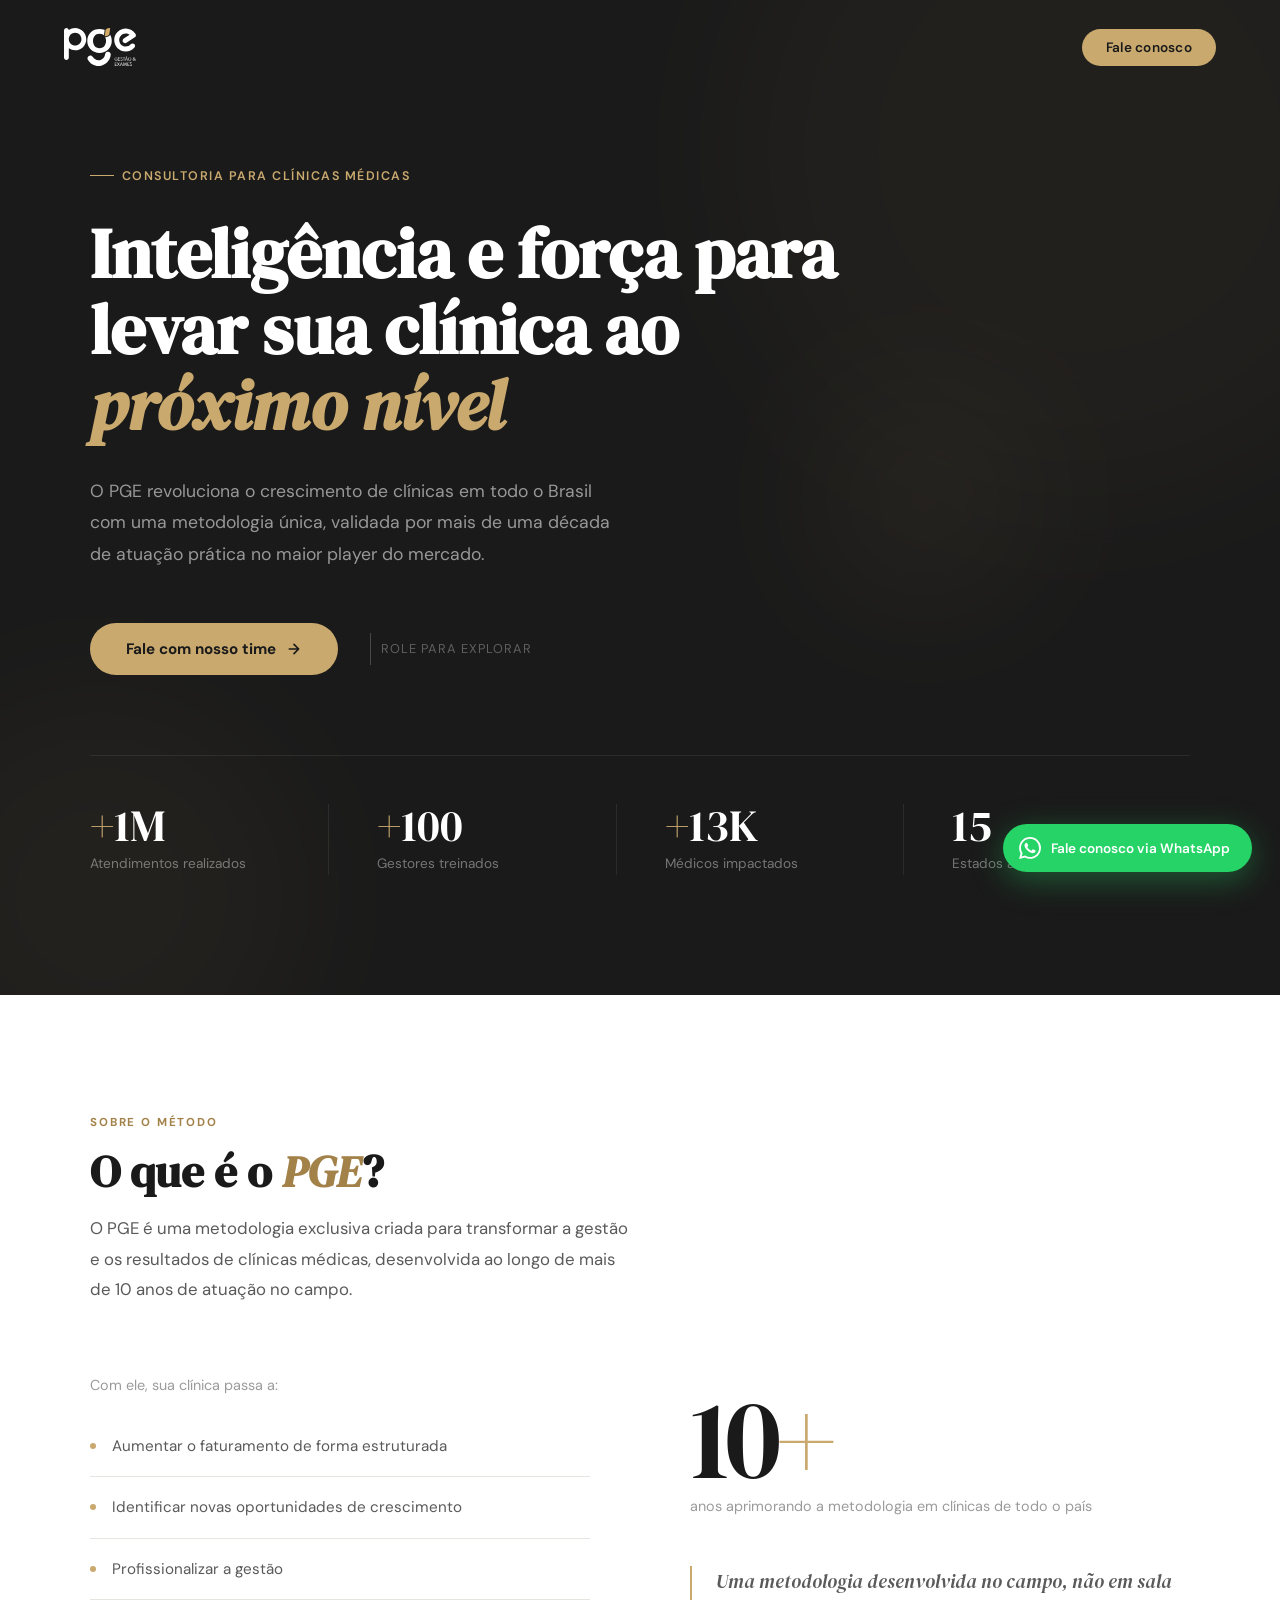
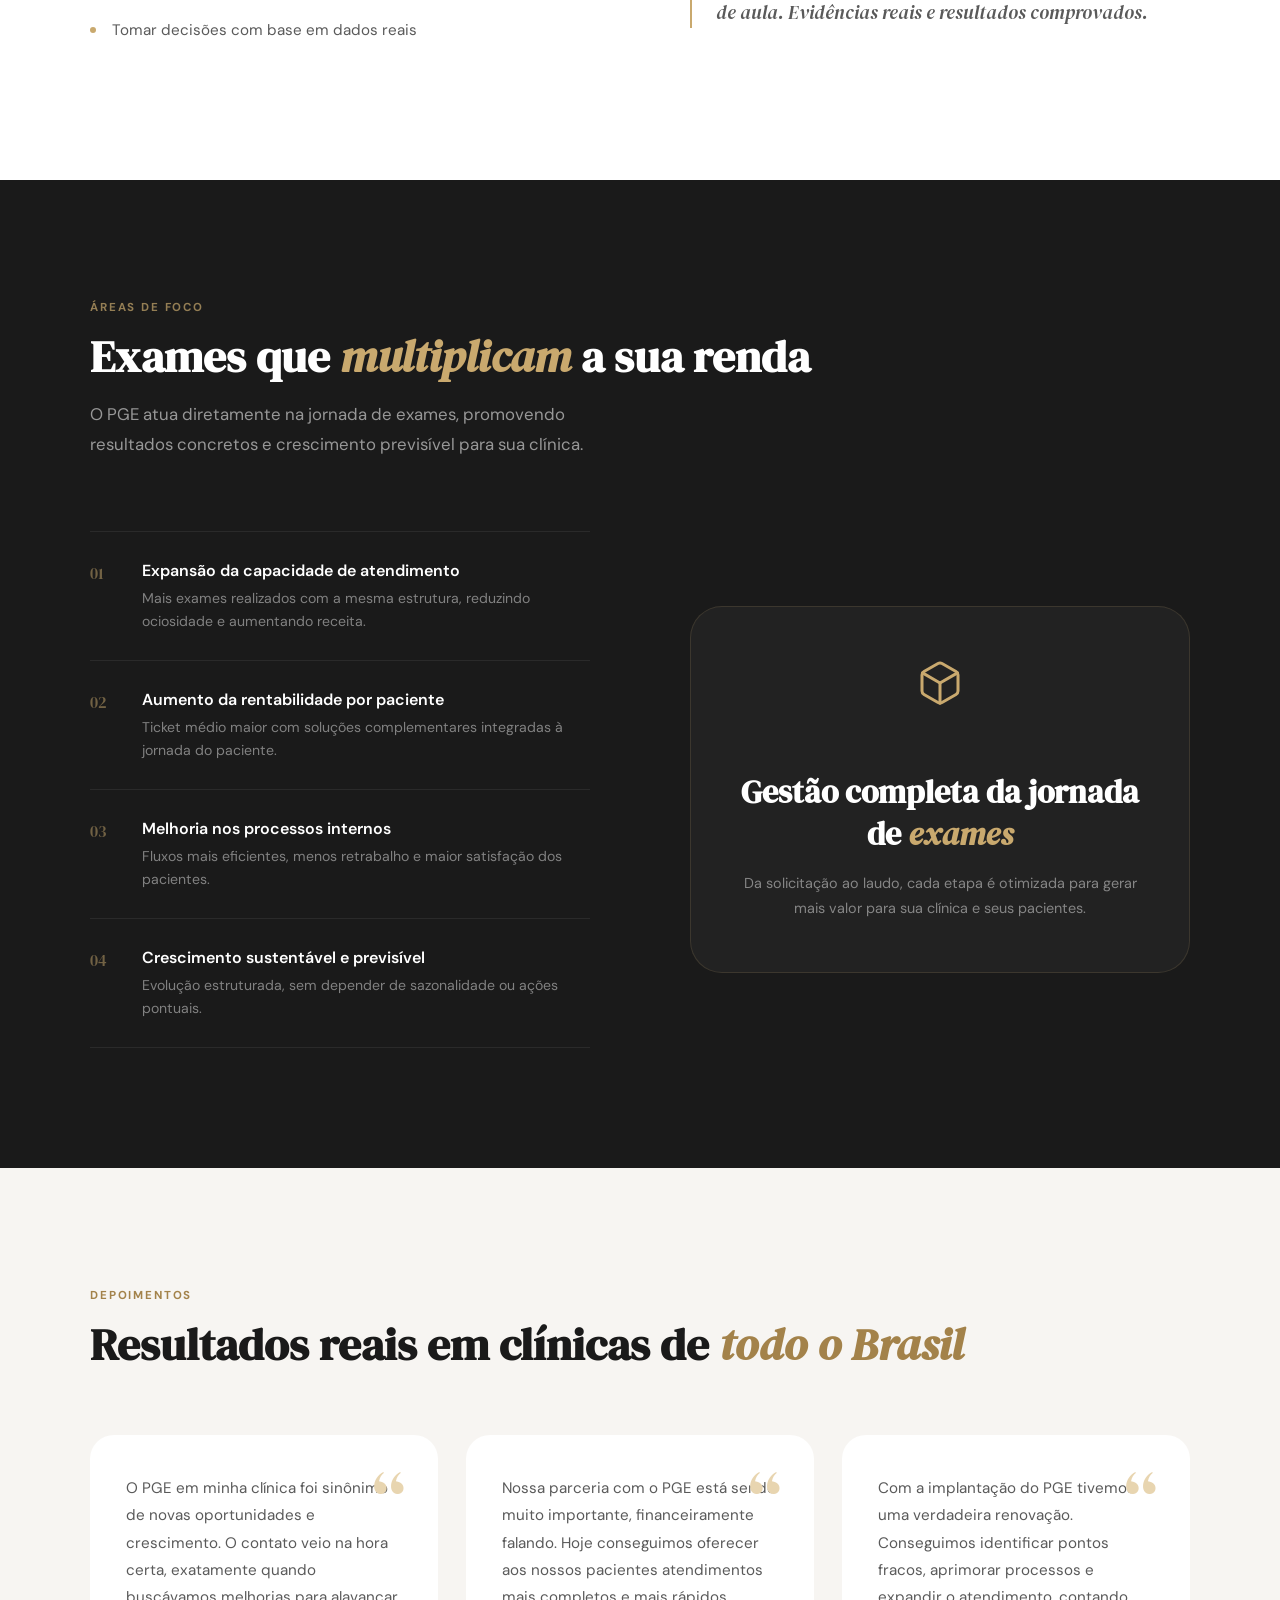
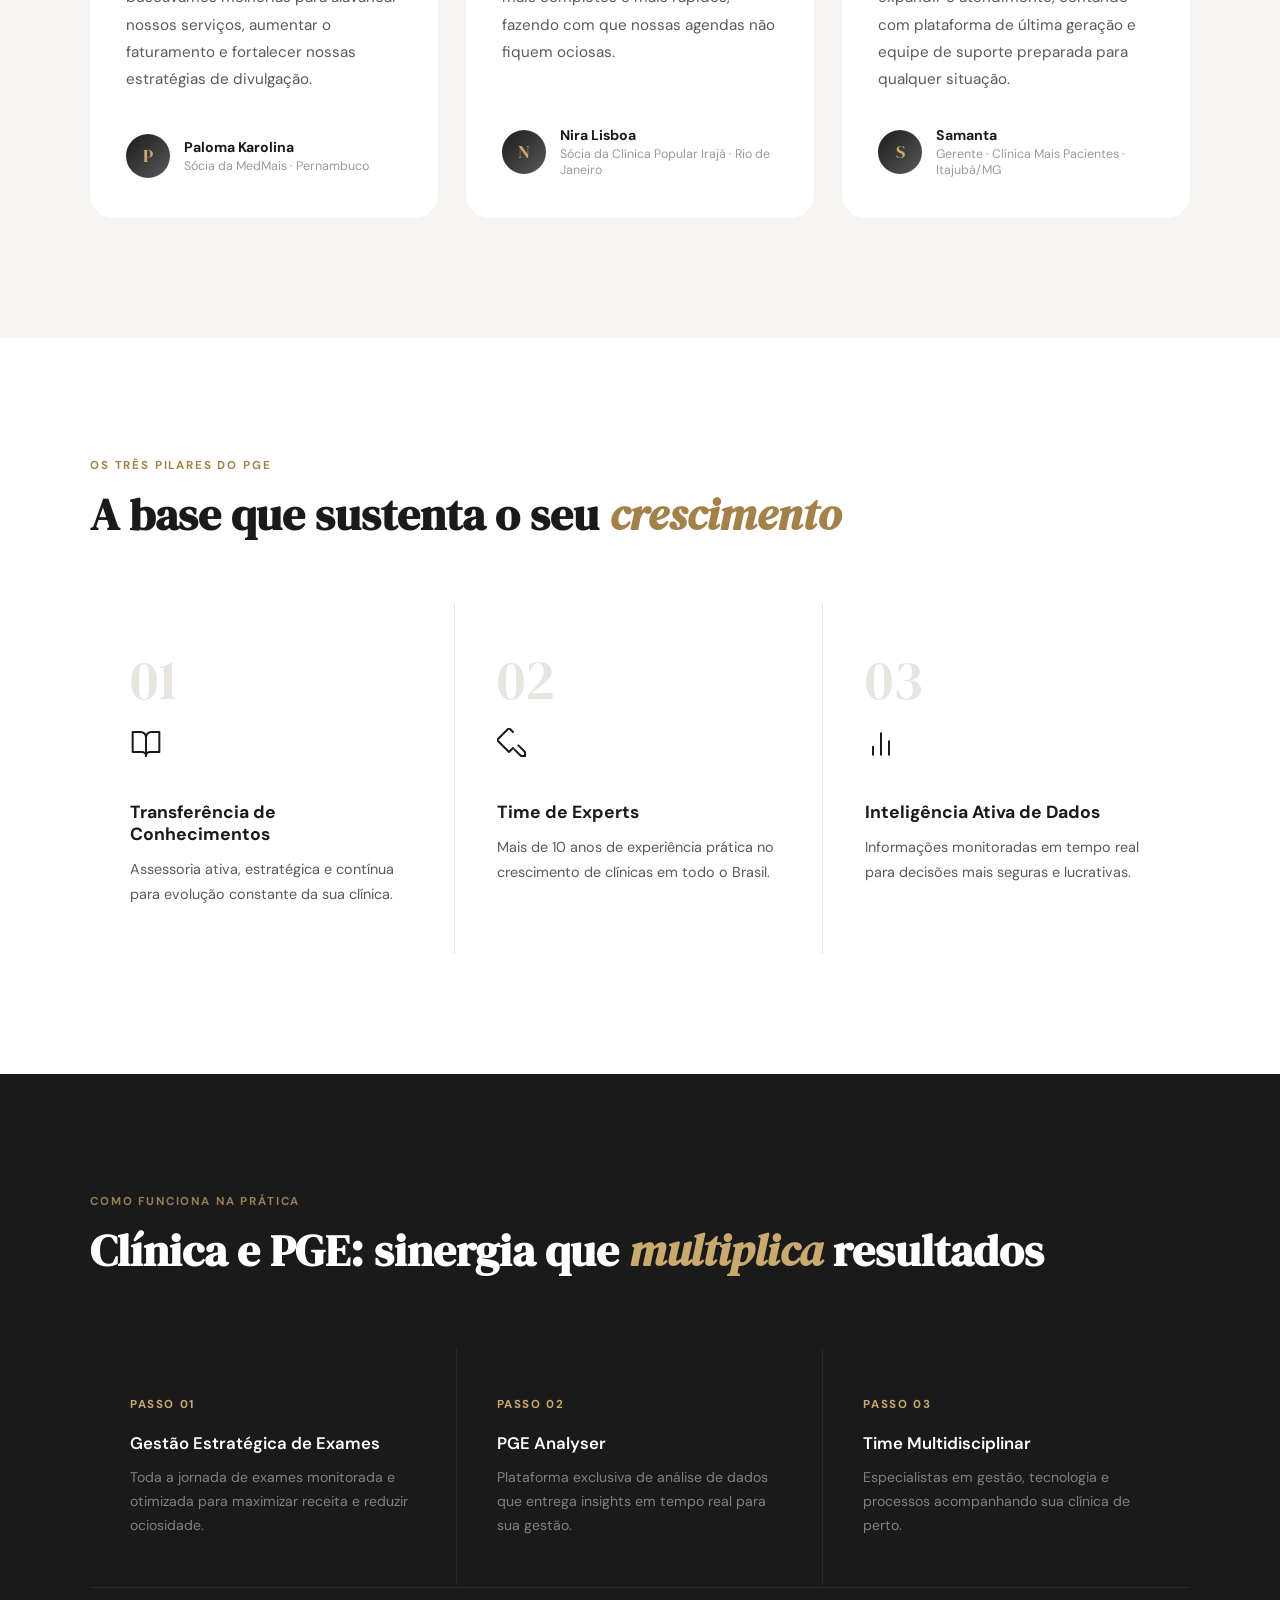
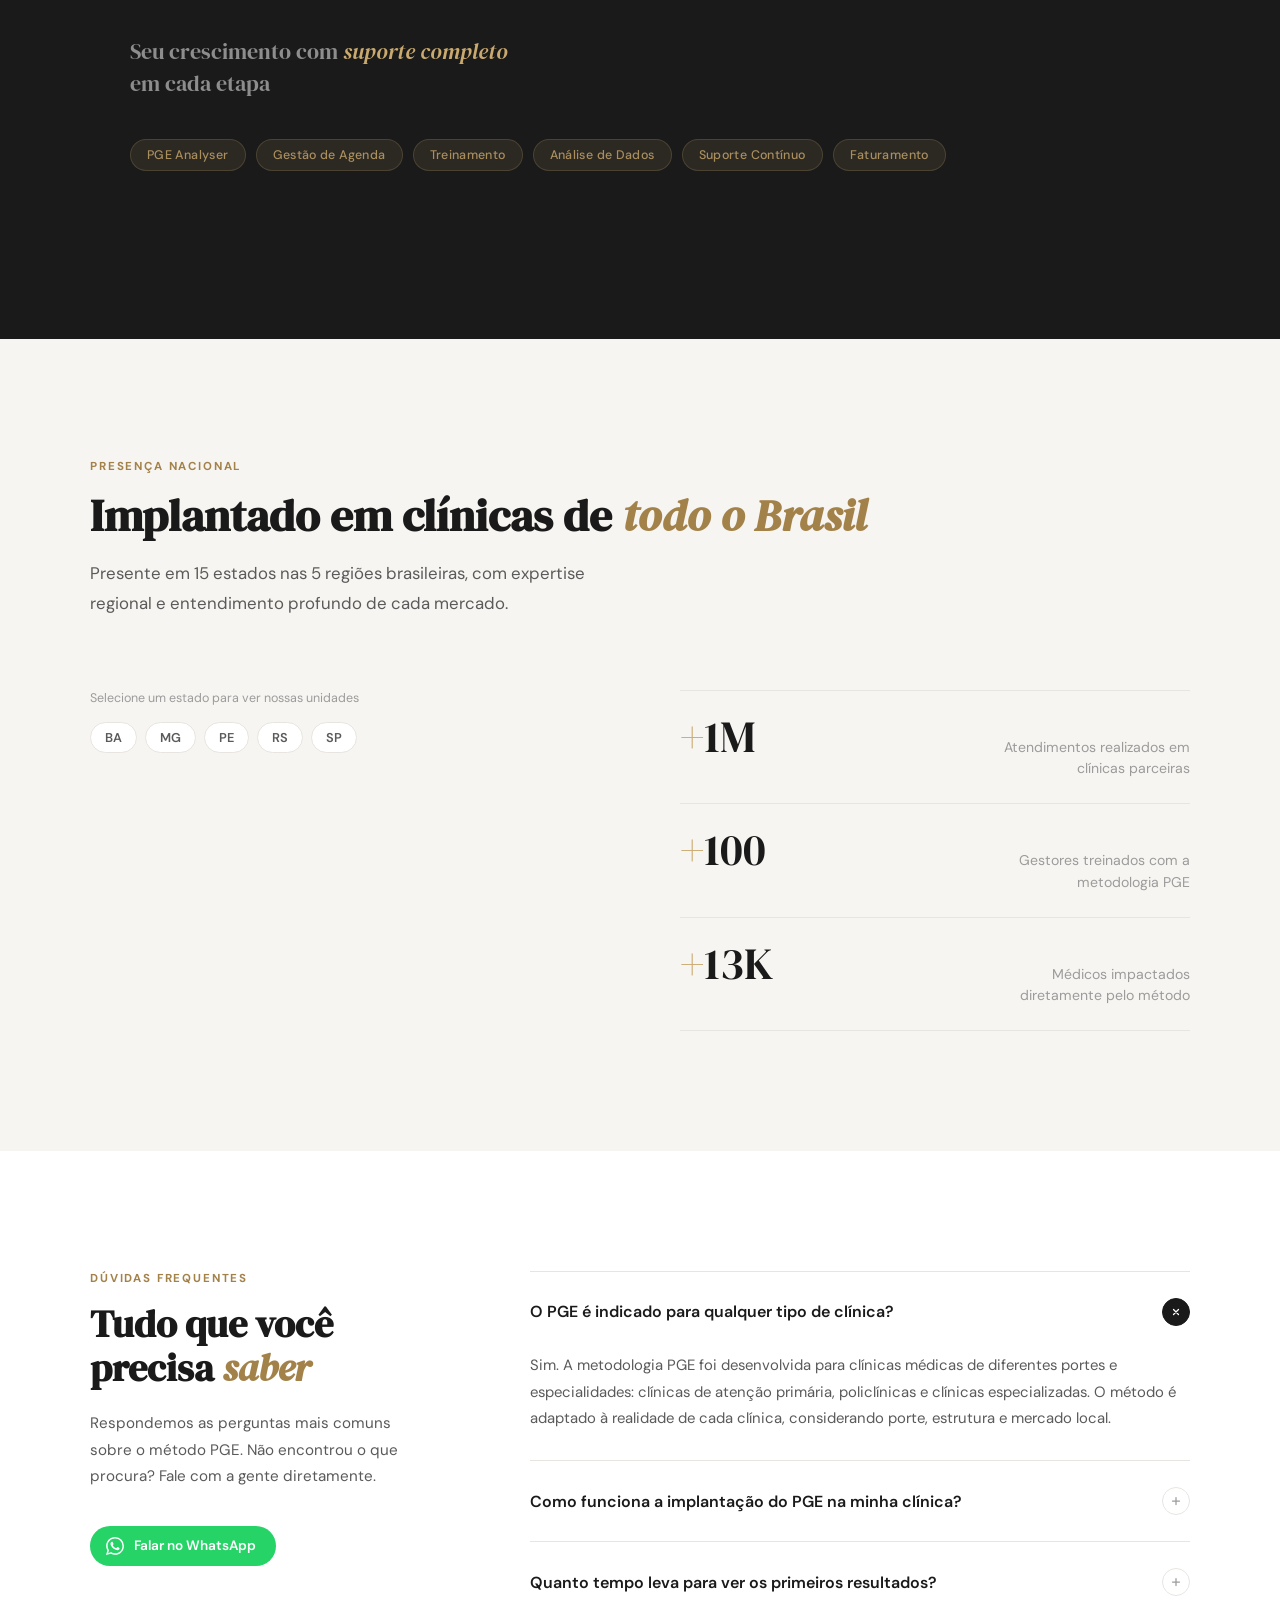
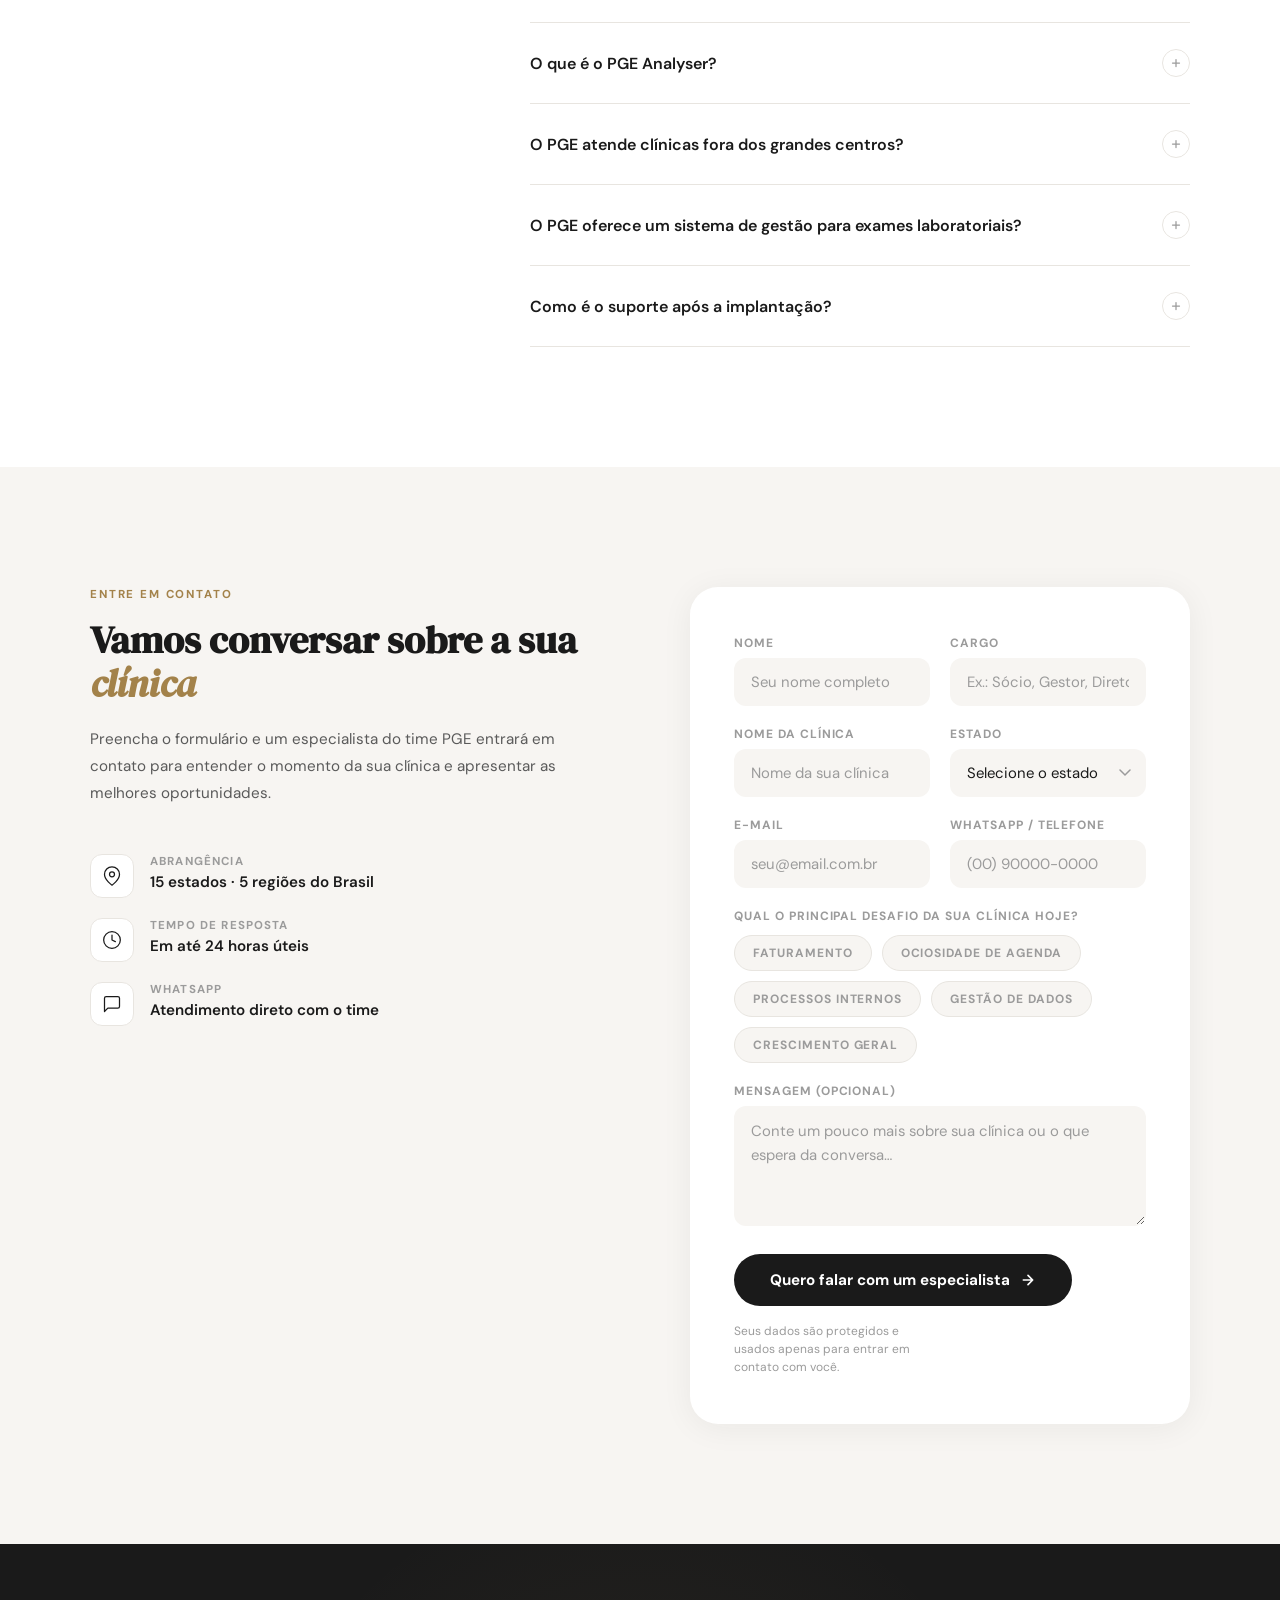
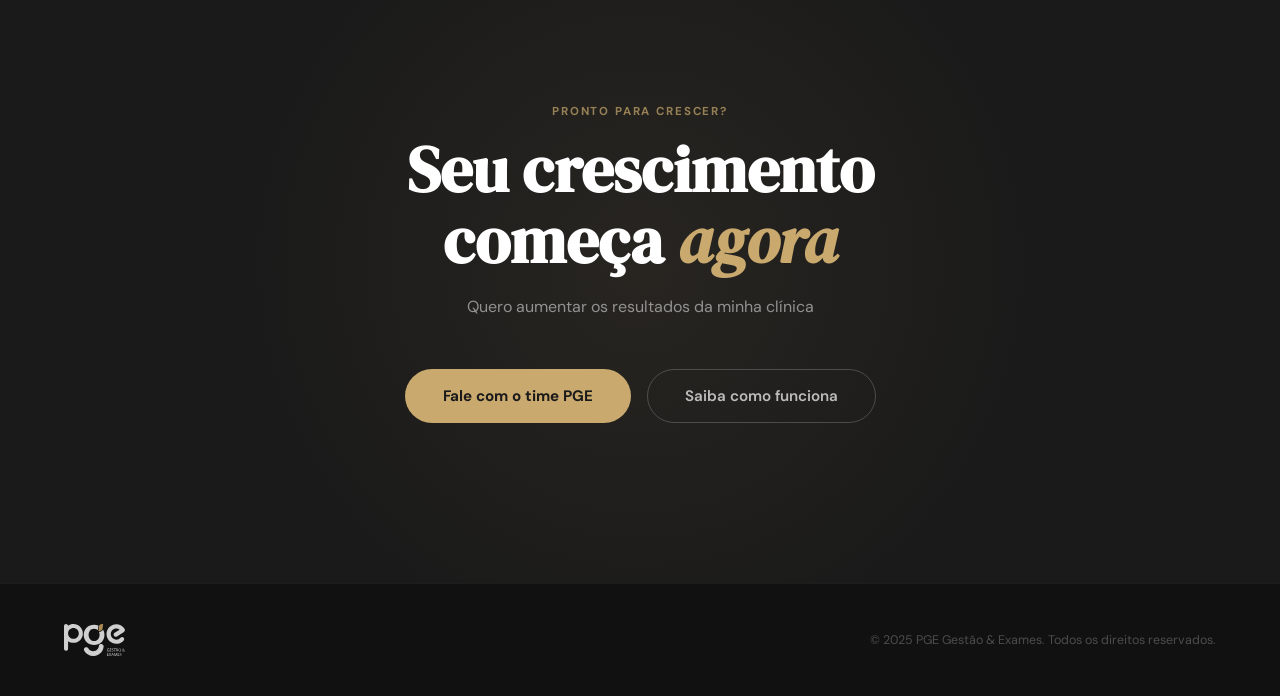
==== commit 57a2f422: "chore: setup inicial com CI/CD" ====
--- a/index.html
+++ b/index.html
@@ -29,1632 +29,7 @@
     <link
         href="https://fonts.googleapis.com/css2?family=DM+Serif+Display:ital@0;1&family=DM+Sans:ital,opsz,wght@0,9..40,300;0,9..40,400;0,9..40,500;0,9..40,600;0,9..40,700;1,9..40,400&display=swap"
         rel="stylesheet">
-    <style>
-        :root {
-            --black: #1A1A1A;
-            --gold: #C9A96E;
-            --gold-lt: #E8D5B0;
-            --gold-dk: #A3824A;
-            --white: #FFFFFF;
-            --offwhite: #F7F5F2;
-            --grey-lt: #E8E5E0;
-            --grey-md: #9B9B9B;
-            --grey-dk: #5A5A5A;
-            --font-d: 'DM Serif Display', Georgia, serif;
-            --font-b: 'DM Sans', sans-serif;
-            --ease: cubic-bezier(.22, .68, 0, 1.2);
-        }
-
-        *,
-        *::before,
-        *::after {
-            box-sizing: border-box;
-            margin: 0;
-            padding: 0;
-        }
-
-        html {
-            scroll-behavior: smooth;
-        }
-
-        body {
-            font-family: var(--font-b);
-            background: var(--offwhite);
-            color: var(--black);
-            -webkit-font-smoothing: antialiased;
-            overflow-x: hidden;
-        }
-
-        /* ── NAV ── */
-        nav {
-            position: fixed;
-            top: 0;
-            left: 0;
-            right: 0;
-            z-index: 100;
-            display: flex;
-            align-items: center;
-            justify-content: space-between;
-            padding: 28px 64px;
-            transition: all .4s ease;
-        }
-
-        nav.scrolled {
-            background: rgba(26, 26, 26, .95);
-            backdrop-filter: blur(16px);
-            padding: 18px 64px;
-            box-shadow: 0 1px 0 rgba(255, 255, 255, .06);
-        }
-
-        .nav-brand {
-            display: flex;
-            align-items: center;
-        }
-
-        .brand-logo {
-            height: 38px;
-            width: auto;
-            display: block;
-        }
-
-        .nav-cta {
-            background: var(--gold);
-            color: var(--black);
-            font-family: var(--font-b);
-            font-weight: 600;
-            font-size: .85rem;
-            padding: 10px 24px;
-            border-radius: 999px;
-            text-decoration: none;
-            letter-spacing: .02em;
-            transition: all .25s ease;
-        }
-
-        .nav-cta:hover {
-            background: var(--white);
-            transform: translateY(-1px);
-        }
-
-        /* ── HERO ── */
-        #hero {
-            background: var(--black);
-            min-height: 100vh;
-            display: flex;
-            align-items: center;
-            padding: 160px 64px 120px;
-            position: relative;
-            overflow: hidden;
-        }
-
-        /* Organic background shapes */
-        .hero-blob {
-            position: absolute;
-            border-radius: 50%;
-            filter: blur(80px);
-            pointer-events: none;
-        }
-
-        .blob-1 {
-            width: 700px;
-            height: 700px;
-            background: var(--gold);
-            opacity: .04;
-            top: -200px;
-            right: -150px;
-        }
-
-        .blob-2 {
-            width: 400px;
-            height: 400px;
-            background: var(--gold);
-            opacity: .05;
-            bottom: -100px;
-            left: -100px;
-        }
-
-        .blob-3 {
-            width: 200px;
-            height: 200px;
-            background: var(--gold);
-            opacity: .08;
-            top: 40%;
-            right: 20%;
-        }
-
-        .hero-inner {
-            max-width: 1100px;
-            margin: 0 auto;
-            width: 100%;
-        }
-
-        .hero-kicker {
-            display: inline-flex;
-            align-items: center;
-            gap: 8px;
-            color: var(--gold);
-            font-size: .78rem;
-            font-weight: 600;
-            letter-spacing: .12em;
-            text-transform: uppercase;
-            margin-bottom: 32px;
-            opacity: 0;
-            animation: fadeUp .8s var(--ease) .1s forwards;
-        }
-
-        .hero-kicker::before {
-            content: '';
-            width: 24px;
-            height: 1px;
-            background: var(--gold);
-        }
-
-        .hero-h1 {
-            font-family: var(--font-d);
-            font-size: clamp(2.8rem, 5.5vw, 5rem);
-            color: var(--white);
-            line-height: 1.08;
-            max-width: 760px;
-            margin-bottom: 32px;
-            opacity: 0;
-            animation: fadeUp .8s var(--ease) .25s forwards;
-        }
-
-        .hero-h1 em {
-            color: var(--gold);
-            font-style: italic;
-        }
-
-        .hero-sub {
-            font-size: 1.1rem;
-            color: rgba(255, 255, 255, .55);
-            line-height: 1.8;
-            max-width: 520px;
-            margin-bottom: 52px;
-            opacity: 0;
-            animation: fadeUp .8s var(--ease) .4s forwards;
-        }
-
-        .hero-actions {
-            display: flex;
-            align-items: center;
-            gap: 32px;
-            flex-wrap: wrap;
-            opacity: 0;
-            animation: fadeUp .8s var(--ease) .55s forwards;
-        }
-
-        .btn-hero {
-            display: inline-flex;
-            align-items: center;
-            gap: 10px;
-            background: var(--gold);
-            color: var(--black);
-            font-family: var(--font-b);
-            font-weight: 700;
-            font-size: .95rem;
-            padding: 16px 36px;
-            border-radius: 999px;
-            text-decoration: none;
-            transition: all .3s var(--ease);
-        }
-
-        .btn-hero:hover {
-            background: var(--white);
-            transform: translateY(-3px);
-            box-shadow: 0 16px 40px rgba(201, 169, 110, .3);
-        }
-
-        .hero-scroll-hint {
-            color: rgba(255, 255, 255, .3);
-            font-size: .8rem;
-            letter-spacing: .08em;
-            text-transform: uppercase;
-            display: flex;
-            align-items: center;
-            gap: 10px;
-        }
-
-        .hero-scroll-hint::before {
-            content: '';
-            width: 1px;
-            height: 32px;
-            background: rgba(255, 255, 255, .2);
-        }
-
-        /* Hero stats strip */
-        .hero-stats {
-            display: flex;
-            gap: 0;
-            margin-top: 80px;
-            border-top: 1px solid rgba(255, 255, 255, .08);
-            padding-top: 48px;
-            opacity: 0;
-            animation: fadeUp .8s var(--ease) .7s forwards;
-        }
-
-        .hero-stat {
-            flex: 1;
-            padding-right: 48px;
-        }
-
-        .hero-stat+.hero-stat {
-            padding-left: 48px;
-            border-left: 1px solid rgba(255, 255, 255, .08);
-        }
-
-        .hero-stat-number {
-            font-family: var(--font-d);
-            font-size: 2.8rem;
-            color: var(--white);
-            line-height: 1;
-            margin-bottom: 6px;
-        }
-
-        .hero-stat-number span {
-            color: var(--gold);
-        }
-
-        .hero-stat-label {
-            font-size: .85rem;
-            color: rgba(255, 255, 255, .4);
-            line-height: 1.5;
-        }
-
-        /* ── SECTIONS ── */
-        section {
-            padding: 120px 64px;
-        }
-
-        .container {
-            max-width: 1100px;
-            margin: 0 auto;
-        }
-
-        .label {
-            font-size: .72rem;
-            font-weight: 700;
-            letter-spacing: .16em;
-            text-transform: uppercase;
-            color: var(--gold-dk);
-            margin-bottom: 16px;
-            display: block;
-        }
-
-        .label-light {
-            color: rgba(201, 169, 110, .7);
-        }
-
-        h2 {
-            font-family: var(--font-d);
-            font-size: clamp(2rem, 3.5vw, 3rem);
-            line-height: 1.15;
-            color: var(--black);
-        }
-
-        h2 em {
-            color: var(--gold-dk);
-            font-style: italic;
-        }
-
-        .h2-light {
-            color: var(--white);
-        }
-
-        .h2-light em {
-            color: var(--gold);
-        }
-
-        .lead {
-            font-size: 1.05rem;
-            color: var(--grey-dk);
-            line-height: 1.8;
-            max-width: 540px;
-            margin-top: 16px;
-        }
-
-        .lead-light {
-            color: rgba(255, 255, 255, .55);
-        }
-
-        /* ── SOBRE ── */
-        #sobre {
-            background: var(--white);
-            padding: 120px 64px;
-        }
-
-        .sobre-layout {
-            display: grid;
-            grid-template-columns: 1fr 1fr;
-            gap: 100px;
-            align-items: start;
-            margin-top: 72px;
-        }
-
-        .feature-list {
-            margin-top: 40px;
-            display: flex;
-            flex-direction: column;
-            gap: 18px;
-        }
-
-        .feature-item {
-            display: flex;
-            align-items: flex-start;
-            gap: 16px;
-            padding-bottom: 18px;
-            border-bottom: 1px solid var(--grey-lt);
-        }
-
-        .feature-item:last-child {
-            border-bottom: none;
-        }
-
-        .feature-dot {
-            width: 6px;
-            height: 6px;
-            border-radius: 50%;
-            background: var(--gold);
-            flex-shrink: 0;
-            margin-top: 9px;
-        }
-
-        .feature-text {
-            font-size: .95rem;
-            color: var(--grey-dk);
-            line-height: 1.6;
-        }
-
-        .sobre-aside {
-            padding-top: 16px;
-        }
-
-        .sobre-big-number {
-            font-family: var(--font-d);
-            font-size: 7rem;
-            color: var(--black);
-            line-height: .85;
-            letter-spacing: -.04em;
-            margin-bottom: 8px;
-        }
-
-        .sobre-big-number span {
-            color: var(--gold);
-        }
-
-        .sobre-big-desc {
-            font-size: .9rem;
-            color: var(--grey-md);
-            line-height: 1.6;
-            margin-bottom: 48px;
-        }
-
-        .sobre-quote {
-            border-left: 2px solid var(--gold);
-            padding-left: 24px;
-        }
-
-        .sobre-quote p {
-            font-family: var(--font-d);
-            font-size: 1.2rem;
-            color: var(--grey-dk);
-            line-height: 1.6;
-            font-style: italic;
-        }
-
-        /* ── PROMESSA ── */
-        #promessa {
-            background: var(--black);
-        }
-
-        .promessa-layout {
-            display: grid;
-            grid-template-columns: 1fr 1fr;
-            gap: 100px;
-            align-items: center;
-            margin-top: 72px;
-        }
-
-        .promessa-items {
-            display: flex;
-            flex-direction: column;
-            gap: 0;
-        }
-
-        .promessa-item {
-            display: flex;
-            gap: 24px;
-            align-items: flex-start;
-            padding: 28px 0;
-            border-bottom: 1px solid rgba(255, 255, 255, .07);
-            transition: all .3s ease;
-            cursor: default;
-        }
-
-        .promessa-item:first-child {
-            border-top: 1px solid rgba(255, 255, 255, .07);
-        }
-
-        .promessa-item:hover {
-            padding-left: 8px;
-        }
-
-        .promessa-item-num {
-            font-family: var(--font-d);
-            font-size: 1rem;
-            color: var(--gold);
-            opacity: .5;
-            min-width: 28px;
-            padding-top: 2px;
-        }
-
-        .promessa-item:hover .promessa-item-num {
-            opacity: 1;
-        }
-
-        .promessa-item-body h3 {
-            font-size: 1rem;
-            font-weight: 600;
-            color: var(--white);
-            margin-bottom: 6px;
-        }
-
-        .promessa-item-body p {
-            font-size: .88rem;
-            color: rgba(255, 255, 255, .45);
-            line-height: 1.6;
-        }
-
-        .promessa-visual {
-            position: relative;
-        }
-
-        .promessa-visual-card {
-            background: rgba(255, 255, 255, .04);
-            border: 1px solid rgba(201, 169, 110, .15);
-            border-radius: 32px;
-            padding: 52px 44px;
-            text-align: center;
-        }
-
-        .promessa-visual-icon {
-            font-size: 3.5rem;
-            margin-bottom: 24px;
-            display: block;
-        }
-
-        .promessa-visual-title {
-            font-family: var(--font-d);
-            font-size: 2rem;
-            color: var(--white);
-            line-height: 1.3;
-            margin-bottom: 16px;
-        }
-
-        .promessa-visual-title em {
-            color: var(--gold);
-            font-style: italic;
-        }
-
-        .promessa-visual-desc {
-            font-size: .9rem;
-            color: rgba(255, 255, 255, .45);
-            line-height: 1.7;
-        }
-
-        /* ── DEPOIMENTOS ── */
-        #depoimentos {
-            background: var(--offwhite);
-        }
-
-        .depo-header {
-            margin-bottom: 64px;
-        }
-
-        .depo-grid {
-            display: grid;
-            grid-template-columns: repeat(3, 1fr);
-            gap: 28px;
-        }
-
-        .depo-card {
-            background: var(--white);
-            border-radius: 24px;
-            padding: 40px 36px;
-            display: flex;
-            flex-direction: column;
-            position: relative;
-            transition: transform .35s var(--ease);
-        }
-
-        .depo-card:hover {
-            transform: translateY(-8px);
-        }
-
-        .depo-card::before {
-            content: '\201C';
-            position: absolute;
-            top: 28px;
-            right: 32px;
-            font-family: var(--font-d);
-            font-size: 5rem;
-            color: var(--gold-lt);
-            line-height: 1;
-        }
-
-        .depo-text {
-            font-size: .95rem;
-            color: var(--grey-dk);
-            line-height: 1.8;
-            flex: 1;
-        }
-
-        .depo-footer {
-            margin-top: 32px;
-            display: flex;
-            align-items: center;
-            gap: 14px;
-        }
-
-        .depo-avatar {
-            width: 44px;
-            height: 44px;
-            border-radius: 50%;
-            background: linear-gradient(135deg, var(--black), var(--grey-dk));
-            display: flex;
-            align-items: center;
-            justify-content: center;
-            font-family: var(--font-d);
-            font-size: 1.1rem;
-            color: var(--gold);
-            flex-shrink: 0;
-        }
-
-        .depo-name {
-            font-weight: 700;
-            font-size: .88rem;
-            color: var(--black);
-        }
-
-        .depo-role {
-            font-size: .78rem;
-            color: var(--grey-md);
-            margin-top: 2px;
-        }
-
-        /* ── PILARES ── */
-        #pilares {
-            background: var(--white);
-        }
-
-        .pilares-grid {
-            display: grid;
-            grid-template-columns: repeat(3, 1fr);
-            gap: 2px;
-            margin-top: 64px;
-        }
-
-        .pilar {
-            padding: 48px 40px;
-            position: relative;
-            transition: background .3s ease;
-        }
-
-        .pilar:hover {
-            background: var(--offwhite);
-        }
-
-        .pilar-num {
-            font-family: var(--font-d);
-            font-size: 3.5rem;
-            color: var(--grey-lt);
-            line-height: 1;
-            margin-bottom: 20px;
-            transition: color .3s ease;
-        }
-
-        .pilar:hover .pilar-num {
-            color: var(--gold-lt);
-        }
-
-        .pilar-icon {
-            font-size: 1.8rem;
-            margin-bottom: 16px;
-            display: block;
-        }
-
-        .pilar h3 {
-            font-size: 1.1rem;
-            font-weight: 700;
-            margin-bottom: 12px;
-            color: var(--black);
-        }
-
-        .pilar p {
-            font-size: .9rem;
-            color: var(--grey-dk);
-            line-height: 1.7;
-        }
-
-        .pilar-divider {
-            position: absolute;
-            top: 0;
-            right: 0;
-            bottom: 0;
-            width: 1px;
-            background: var(--grey-lt);
-        }
-
-        .pilar:last-child .pilar-divider {
-            display: none;
-        }
-
-        /* ── COMO FUNCIONA ── */
-        #como {
-            background: var(--black);
-        }
-
-        .como-layout {
-            margin-top: 72px;
-        }
-
-        .como-items {
-            display: grid;
-            grid-template-columns: repeat(3, 1fr);
-            gap: 0;
-        }
-
-        .como-item {
-            padding: 48px 40px;
-            border-right: 1px solid rgba(255, 255, 255, .07);
-            transition: background .3s ease;
-        }
-
-        .como-item:last-child {
-            border-right: none;
-        }
-
-        .como-item:hover {
-            background: rgba(255, 255, 255, .03);
-        }
-
-        .como-step-num {
-            font-size: .72rem;
-            font-weight: 700;
-            letter-spacing: .14em;
-            color: var(--gold);
-            text-transform: uppercase;
-            margin-bottom: 20px;
-            display: block;
-        }
-
-        .como-item h3 {
-            font-size: 1.05rem;
-            font-weight: 600;
-            color: var(--white);
-            margin-bottom: 12px;
-        }
-
-        .como-item p {
-            font-size: .88rem;
-            color: rgba(255, 255, 255, .45);
-            line-height: 1.7;
-        }
-
-        .como-bottom {
-            margin-top: 2px;
-            border-top: 1px solid rgba(255, 255, 255, .07);
-            padding: 48px 40px;
-            display: flex;
-            align-items: center;
-            justify-content: space-between;
-            gap: 40px;
-            flex-wrap: wrap;
-        }
-
-        .como-bottom p {
-            font-family: var(--font-d);
-            font-size: 1.4rem;
-            color: rgba(255, 255, 255, .5);
-            max-width: 400px;
-            line-height: 1.4;
-        }
-
-        .como-bottom p em {
-            color: var(--gold);
-            font-style: italic;
-        }
-
-        .como-tags {
-            display: flex;
-            flex-wrap: wrap;
-            gap: 10px;
-        }
-
-        .como-tag {
-            background: rgba(201, 169, 110, .1);
-            border: 1px solid rgba(201, 169, 110, .2);
-            color: rgba(201, 169, 110, .8);
-            padding: 7px 16px;
-            border-radius: 999px;
-            font-size: .78rem;
-            font-weight: 500;
-            letter-spacing: .03em;
-        }
-
-        /* ── PRESENÇA ── */
-        #presenca {
-            background: var(--offwhite);
-        }
-
-        .presenca-layout {
-            display: grid;
-            grid-template-columns: 1fr 1fr;
-            gap: 80px;
-            align-items: start;
-            margin-top: 72px;
-        }
-
-        .estados-label {
-            font-size: .78rem;
-            color: var(--grey-md);
-            margin-bottom: 16px;
-        }
-
-        .estados-wrap {
-            display: flex;
-            flex-wrap: wrap;
-            gap: 8px;
-            margin-bottom: 48px;
-        }
-
-        .estado-pill {
-            background: var(--white);
-            border: 1px solid var(--grey-lt);
-            color: var(--grey-dk);
-            padding: 6px 14px;
-            border-radius: 999px;
-            font-size: .8rem;
-            font-weight: 600;
-            transition: all .25s ease;
-            cursor: default;
-        }
-
-        .estado-pill:hover {
-            background: var(--black);
-            color: var(--gold);
-            border-color: var(--black);
-            transform: translateY(-2px);
-        }
-
-        .numeros-list {
-            display: flex;
-            flex-direction: column;
-            gap: 0;
-        }
-
-        .numero-row {
-            display: flex;
-            align-items: baseline;
-            gap: 20px;
-            justify-content: space-between;
-            padding: 24px 0;
-            border-bottom: 1px solid var(--grey-lt);
-        }
-
-        .numero-row:first-child {
-            border-top: 1px solid var(--grey-lt);
-        }
-
-        .numero-val {
-            font-family: var(--font-d);
-            font-size: 2.8rem;
-            color: var(--black);
-            line-height: 1;
-            white-space: nowrap;
-        }
-
-        .numero-val span {
-            color: var(--gold);
-        }
-
-        .numero-desc {
-            font-size: .88rem;
-            color: var(--grey-md);
-            text-align: right;
-            max-width: 200px;
-            line-height: 1.5;
-        }
-
-        /* ── UNIDADES / CLÍNICAS ── */
-        .unidades-list {
-            margin-top: 0;
-            display: none;
-            flex-direction: column;
-            gap: 8px;
-            animation: fadeUp 0.5s ease;
-        }
-
-        .unidades-list.visible {
-            display: flex;
-        }
-
-        .unidade-card {
-            background: var(--white);
-            border: 1px solid var(--grey-lt);
-            border-radius: 8px;
-            padding: 12px 16px;
-            display: flex;
-            align-items: center;
-            gap: 16px;
-            transition: all 0.3s ease;
-        }
-
-        .unidade-card:hover {
-            border-color: var(--gold);
-            transform: translateX(4px);
-            box-shadow: 0 4px 12px rgba(0, 0, 0, 0.03);
-        }
-
-        .unidade-logo {
-            height: 24px;
-            width: auto;
-            max-width: 80px;
-            object-fit: contain;
-            object-position: left center;
-            display: block;
-            flex-shrink: 0;
-        }
-
-        .unidade-logo-placeholder {
-            height: 28px;
-            width: 28px;
-            border-radius: 6px;
-            background: var(--offwhite);
-            display: flex;
-            align-items: center;
-            justify-content: center;
-            color: var(--grey-md);
-            font-size: 12px;
-            font-weight: bold;
-            font-family: var(--font-d);
-            flex-shrink: 0;
-        }
-
-        .unidade-info {
-            display: flex;
-            flex-direction: column;
-            gap: 2px;
-            flex: 1;
-        }
-
-        .unidade-info h4 {
-            font-size: 0.9rem;
-            color: var(--black);
-            margin: 0;
-        }
-
-        .unidade-phone {
-            font-size: 0.75rem;
-            color: var(--grey-dk);
-            font-weight: 500;
-            margin: 0;
-            display: flex;
-            align-items: center;
-            gap: 4px;
-        }
-
-        .unidade-phone svg {
-            width: 12px;
-            height: 12px;
-        }
-
-        .unidade-info p {
-            font-size: 0.75rem;
-            color: var(--grey-md);
-            line-height: 1.3;
-            margin: 0;
-        }
-
-        .estado-pill.active {
-            background: var(--black);
-            color: var(--gold);
-            border-color: var(--black);
-        }
-
-        /* ── CTA FINAL ── */
-        #cta-final {
-            background: var(--black);
-            padding: 160px 64px;
-            text-align: center;
-            position: relative;
-            overflow: hidden;
-        }
-
-        #cta-final::before {
-            content: '';
-            position: absolute;
-            top: 50%;
-            left: 50%;
-            transform: translate(-50%, -50%);
-            width: 800px;
-            height: 800px;
-            background: radial-gradient(circle, rgba(201, 169, 110, .08) 0%, transparent 70%);
-            pointer-events: none;
-        }
-
-        .cta-inner {
-            position: relative;
-            z-index: 1;
-            max-width: 640px;
-            margin: 0 auto;
-        }
-
-        .cta-title {
-            font-family: var(--font-d);
-            font-size: clamp(2.5rem, 5vw, 4.5rem);
-            color: var(--white);
-            line-height: 1.1;
-            margin-bottom: 20px;
-        }
-
-        .cta-title em {
-            color: var(--gold);
-            font-style: italic;
-        }
-
-        .cta-sub {
-            font-size: 1rem;
-            color: rgba(255, 255, 255, .5);
-            margin-bottom: 52px;
-        }
-
-        .cta-btns {
-            display: flex;
-            justify-content: center;
-            gap: 16px;
-            flex-wrap: wrap;
-        }
-
-        .btn-gold {
-            background: var(--gold);
-            color: var(--black);
-            font-family: var(--font-b);
-            font-weight: 700;
-            font-size: .95rem;
-            padding: 17px 38px;
-            border-radius: 999px;
-            text-decoration: none;
-            transition: all .3s var(--ease);
-        }
-
-        .btn-gold:hover {
-            background: var(--white);
-            transform: translateY(-3px);
-            box-shadow: 0 16px 40px rgba(201, 169, 110, .3);
-        }
-
-        .btn-ghost {
-            background: transparent;
-            color: rgba(255, 255, 255, .7);
-            font-family: var(--font-b);
-            font-weight: 600;
-            font-size: .95rem;
-            padding: 16px 37px;
-            border-radius: 999px;
-            text-decoration: none;
-            border: 1px solid rgba(255, 255, 255, .2);
-            transition: all .3s ease;
-        }
-
-        .btn-ghost:hover {
-            border-color: rgba(255, 255, 255, .5);
-            color: var(--white);
-            transform: translateY(-2px);
-        }
-
-        /* ── FOOTER ── */
-        footer {
-            background: #111;
-            padding: 40px 64px;
-            display: flex;
-            align-items: center;
-            justify-content: space-between;
-            flex-wrap: wrap;
-            gap: 16px;
-            border-top: 1px solid rgba(255, 255, 255, .05);
-        }
-
-        .footer-brand {
-            display: flex;
-            align-items: center;
-        }
-
-        .footer-copy {
-            font-size: .78rem;
-            color: rgba(255, 255, 255, .25);
-        }
-
-        /* ── WPP FLOAT ── */
-        .wpp-float {
-            position: fixed;
-            bottom: 28px;
-            right: 28px;
-            z-index: 200;
-            display: flex;
-            align-items: center;
-            gap: 10px;
-            background: #25D366;
-            color: var(--white);
-            font-family: var(--font-b);
-            font-weight: 600;
-            font-size: .85rem;
-            padding: 13px 22px 13px 16px;
-            border-radius: 999px;
-            text-decoration: none;
-            box-shadow: 0 8px 32px rgba(37, 211, 102, .35);
-            transition: all .3s var(--ease);
-        }
-
-        .wpp-float:hover {
-            transform: translateY(-3px) scale(1.02);
-            box-shadow: 0 14px 48px rgba(37, 211, 102, .5);
-        }
-
-        .wpp-float svg {
-            width: 22px;
-            height: 22px;
-        }
-
-        /* ── ANIMATIONS ── */
-        @keyframes fadeUp {
-            from {
-                opacity: 0;
-                transform: translateY(28px);
-            }
-
-            to {
-                opacity: 1;
-                transform: translateY(0);
-            }
-        }
-
-        .reveal {
-            opacity: 0;
-            transform: translateY(28px);
-            transition: opacity .75s ease, transform .75s var(--ease);
-        }
-
-        .reveal.visible {
-            opacity: 1;
-            transform: translateY(0);
-        }
-
-        .reveal-delay-1 {
-            transition-delay: .1s;
-        }
-
-        .reveal-delay-2 {
-            transition-delay: .2s;
-        }
-
-        .reveal-delay-3 {
-            transition-delay: .3s;
-        }
-
-        .reveal-delay-4 {
-            transition-delay: .4s;
-        }
-
-        /* ════════════════════════════════
-     FAQ
-  ════════════════════════════════ */
-        #faq {
-            padding: 120px 64px;
-            background: var(--white);
-        }
-
-        .faq-container {
-            max-width: 1100px;
-            margin: 0 auto;
-            display: grid;
-            grid-template-columns: 340px 1fr;
-            gap: 100px;
-            align-items: start;
-        }
-
-        .faq-left {
-            position: sticky;
-            top: 100px;
-        }
-
-        .faq-title {
-            font-family: var(--font-d);
-            font-size: clamp(2rem, 3vw, 2.8rem);
-            line-height: 1.15;
-            color: var(--black);
-            margin-bottom: 20px;
-        }
-
-        .faq-title em {
-            color: var(--gold-dk);
-            font-style: italic;
-        }
-
-        .faq-sub {
-            font-size: .95rem;
-            color: var(--grey-dk);
-            line-height: 1.75;
-            margin-bottom: 36px;
-        }
-
-        .faq-wpp {
-            display: inline-flex;
-            align-items: center;
-            gap: 10px;
-            background: #25D366;
-            color: var(--white);
-            font-family: var(--font-b);
-            font-weight: 600;
-            font-size: .85rem;
-            padding: 11px 20px 11px 16px;
-            border-radius: 999px;
-            text-decoration: none;
-            transition: all .3s var(--ease);
-        }
-
-        .faq-wpp:hover {
-            transform: translateY(-2px);
-            box-shadow: 0 8px 24px rgba(37, 211, 102, .35);
-        }
-
-        .faq-wpp svg {
-            width: 18px;
-            height: 18px;
-        }
-
-        /* Accordion */
-        .faq-list {
-            display: flex;
-            flex-direction: column;
-        }
-
-        .faq-item {
-            border-bottom: 1px solid var(--grey-lt);
-        }
-
-        .faq-item:first-child {
-            border-top: 1px solid var(--grey-lt);
-        }
-
-        .faq-question {
-            width: 100%;
-            background: none;
-            border: none;
-            cursor: pointer;
-            display: flex;
-            align-items: center;
-            justify-content: space-between;
-            gap: 24px;
-            padding: 26px 0;
-            text-align: left;
-            font-family: var(--font-b);
-            font-size: 1rem;
-            font-weight: 600;
-            color: var(--black);
-            transition: color .25s ease;
-        }
-
-        .faq-question:hover {
-            color: var(--gold-dk);
-        }
-
-        .faq-icon {
-            width: 28px;
-            height: 28px;
-            border-radius: 50%;
-            border: 1.5px solid var(--grey-lt);
-            display: flex;
-            align-items: center;
-            justify-content: center;
-            flex-shrink: 0;
-            transition: all .3s var(--ease);
-        }
-
-        .faq-icon svg {
-            width: 12px;
-            height: 12px;
-            stroke: var(--grey-md);
-            transition: transform .35s var(--ease), stroke .25s ease;
-        }
-
-        .faq-item.open .faq-icon {
-            background: var(--black);
-            border-color: var(--black);
-        }
-
-        .faq-item.open .faq-icon svg {
-            stroke: var(--white);
-            transform: rotate(45deg);
-        }
-
-        .faq-item.open .faq-question {
-            color: var(--black);
-        }
-
-        .faq-answer {
-            overflow: hidden;
-            max-height: 0;
-            transition: max-height .45s cubic-bezier(.4, 0, .2, 1), padding .35s ease;
-        }
-
-        .faq-answer-inner {
-            padding: 0 0 28px;
-            font-size: .93rem;
-            color: var(--grey-dk);
-            line-height: 1.8;
-        }
-
-        .faq-answer-inner strong {
-            color: var(--black);
-            font-weight: 600;
-        }
-
-        .faq-item.open .faq-answer {
-            max-height: 400px;
-        }
-
-        /* ════════════════════════════════
-     FORMULÁRIO
-  ════════════════════════════════ */
-        #contato {
-            padding: 120px 64px;
-            background: var(--offwhite);
-        }
-
-        .form-container {
-            max-width: 1100px;
-            margin: 0 auto;
-            display: grid;
-            grid-template-columns: 1fr 1fr;
-            gap: 100px;
-            align-items: start;
-        }
-
-        .form-left {}
-
-        .form-title {
-            font-family: var(--font-d);
-            font-size: clamp(2rem, 3vw, 2.8rem);
-            line-height: 1.15;
-            color: var(--black);
-            margin-bottom: 20px;
-        }
-
-        .form-title em {
-            color: var(--gold-dk);
-            font-style: italic;
-        }
-
-        .form-sub {
-            font-size: .95rem;
-            color: var(--grey-dk);
-            line-height: 1.75;
-            margin-bottom: 48px;
-        }
-
-        .contact-items {
-            display: flex;
-            flex-direction: column;
-            gap: 20px;
-        }
-
-        .contact-item {
-            display: flex;
-            align-items: flex-start;
-            gap: 16px;
-        }
-
-        .contact-icon-wrap {
-            width: 44px;
-            height: 44px;
-            background: var(--white);
-            border: 1px solid var(--grey-lt);
-            border-radius: 12px;
-            display: flex;
-            align-items: center;
-            justify-content: center;
-            font-size: 1.1rem;
-            flex-shrink: 0;
-            transition: all .25s ease;
-        }
-
-        .contact-item:hover .contact-icon-wrap {
-            background: var(--black);
-            border-color: var(--black);
-        }
-
-        .contact-item-text {}
-
-        .contact-item-label {
-            font-size: .72rem;
-            font-weight: 700;
-            letter-spacing: .1em;
-            text-transform: uppercase;
-            color: var(--grey-md);
-            margin-bottom: 3px;
-        }
-
-        .contact-item-value {
-            font-size: .95rem;
-            font-weight: 600;
-            color: var(--black);
-        }
-
-        /* Form */
-        .form-card {
-            background: var(--white);
-            border-radius: 28px;
-            padding: 48px 44px;
-            box-shadow: 0 4px 32px rgba(26, 26, 26, .06);
-        }
-
-        .form-grid {
-            display: grid;
-            grid-template-columns: 1fr 1fr;
-            gap: 20px;
-        }
-
-        .form-grid .full {
-            grid-column: 1 / -1;
-        }
-
-        .field {
-            display: flex;
-            flex-direction: column;
-            gap: 7px;
-        }
-
-        .field label {
-            font-size: .75rem;
-            font-weight: 700;
-            letter-spacing: .08em;
-            text-transform: uppercase;
-            color: var(--grey-md);
-        }
-
-        .input {
-            font-family: var(--font-b);
-            font-size: .93rem;
-            color: var(--black);
-            background: var(--offwhite);
-            border: 1.5px solid transparent;
-            border-radius: 12px;
-            padding: 13px 16px;
-            outline: none;
-            transition: border-color .25s ease, background .25s ease, box-shadow .25s ease;
-            width: 100%;
-        }
-
-        .input::placeholder {
-            color: var(--grey-md);
-        }
-
-        .input:focus {
-            background: var(--white);
-            border-color: var(--gold);
-            box-shadow: 0 0 0 3px rgba(201, 169, 110, .15);
-        }
-
-        select.input {
-            appearance: none;
-            cursor: pointer;
-            background-image: url("data:image/svg+xml,%3Csvg width='12' height='8' viewBox='0 0 12 8' fill='none' xmlns='http://www.w3.org/2000/svg'%3E%3Cpath d='M1 1L6 6L11 1' stroke='%239B9B9B' stroke-width='1.5' stroke-linecap='round'/%3E%3C/svg%3E");
-            background-repeat: no-repeat;
-            background-position: right 14px center;
-            padding-right: 38px;
-        }
-
-        textarea.input {
-            resize: vertical;
-            min-height: 120px;
-            line-height: 1.6;
-        }
-
-        .radio-group {
-            display: flex;
-            gap: 10px;
-            flex-wrap: wrap;
-            margin-top: 4px;
-        }
-
-        .radio-option {
-            display: none;
-        }
-
-        .radio-label {
-            display: inline-flex;
-            align-items: center;
-            padding: 9px 18px;
-            border-radius: 999px;
-            border: 1.5px solid var(--grey-lt);
-            font-size: .83rem;
-            font-weight: 600;
-            color: var(--grey-dk);
-            cursor: pointer;
-            transition: all .25s ease;
-            user-select: none;
-            background: var(--offwhite);
-        }
-
-        .radio-option:checked+.radio-label {
-            background: var(--black);
-            border-color: var(--black);
-            color: var(--white);
-        }
-
-        .radio-label:hover {
-            border-color: var(--gold);
-            color: var(--gold-dk);
-        }
-
-        .form-submit {
-            margin-top: 8px;
-            grid-column: 1 / -1;
-            display: flex;
-            align-items: center;
-            justify-content: space-between;
-            flex-wrap: wrap;
-            gap: 16px;
-        }
-
-        .btn-submit {
-            display: inline-flex;
-            align-items: center;
-            gap: 10px;
-            background: var(--black);
-            color: var(--white);
-            font-family: var(--font-b);
-            font-weight: 700;
-            font-size: .95rem;
-            padding: 16px 36px;
-            border-radius: 999px;
-            border: none;
-            cursor: pointer;
-            transition: all .3s var(--ease);
-        }
-
-        .btn-submit:hover {
-            background: var(--gold);
-            color: var(--black);
-            transform: translateY(-2px);
-            box-shadow: 0 12px 32px rgba(201, 169, 110, .3);
-        }
-
-        .btn-submit svg {
-            transition: transform .3s var(--ease);
-        }
-
-        .btn-submit:hover svg {
-            transform: translateX(4px);
-        }
-
-        .form-privacy {
-            font-size: .75rem;
-            color: var(--grey-md);
-            max-width: 200px;
-            line-height: 1.5;
-        }
-
-        /* Success state */
-        .form-success {
-            display: none;
-            text-align: center;
-            padding: 48px 0;
-        }
-
-        .form-success.visible {
-            display: block;
-        }
-
-        .form-success-icon {
-            font-size: 3rem;
-            margin-bottom: 16px;
-        }
-
-        .form-success h3 {
-            font-family: var(--font-d);
-            font-size: 1.6rem;
-            color: var(--black);
-            margin-bottom: 10px;
-        }
-
-        .form-success p {
-            font-size: .93rem;
-            color: var(--grey-dk);
-            line-height: 1.7;
-        }
-
-        /* ── RESPONSIVE ── */
-        @media (max-width: 960px) {
-
-            nav,
-            nav.scrolled {
-                padding: 20px 28px;
-            }
-
-            section,
-            #hero,
-            #cta-final,
-            #faq,
-            #contato {
-                padding: 80px 28px;
-            }
-
-            .faq-container,
-            .form-container,
-            .sobre-layout,
-            .promessa-layout,
-            .presenca-layout {
-                grid-template-columns: 1fr;
-                gap: 52px;
-            }
-
-            .faq-left {
-                position: static;
-            }
-
-            .form-grid {
-                grid-template-columns: 1fr;
-            }
-
-            .form-grid .full {
-                grid-column: 1;
-            }
-
-            .form-card {
-                padding: 32px 24px;
-            }
-
-            .depo-grid,
-            .pilares-grid,
-            .como-items {
-                grid-template-columns: 1fr;
-            }
-
-            .pilar-divider {
-                display: none;
-            }
-
-            .como-item {
-                border-right: none;
-                border-bottom: 1px solid rgba(255, 255, 255, .07);
-            }
-
-            .hero-stats {
-                flex-direction: column;
-                gap: 24px;
-            }
-
-            .hero-stat+.hero-stat {
-                padding-left: 0;
-                border-left: none;
-                border-top: 1px solid rgba(255, 255, 255, .08);
-                padding-top: 24px;
-            }
-
-            footer {
-                padding: 32px 28px;
-            }
-
-            .como-bottom {
-                flex-direction: column;
-            }
-
-            .numero-desc {
-                text-align: left;
-            }
-        }
-    </style>
+    <link rel="stylesheet" href="style.css">
 </head>
 
 <body>
@@ -1716,8 +91,7 @@
             <div class="reveal">
                 <span class="label">Sobre o Método</span>
                 <h2>O que é o <em>PGE</em>?</h2>
-                <p class="lead">O PGE é uma metodologia exclusiva criada para transformar a gestão e os resultados de
-                    clínicas médicas — desenvolvida ao longo de mais de 10 anos de atuação no campo.</p>
+                <p class="lead">O PGE é uma metodologia exclusiva criada para transformar a gestão e os resultados de clínicas médicas, desenvolvida ao longo de mais de 10 anos de atuação no campo.</p>
             </div>
 
             <div class="sobre-layout">
@@ -1729,10 +103,6 @@
                                 estruturada</span>
                         </div>
                         <div class="feature-item">
-                            <div class="feature-dot"></div><span class="feature-text">Reduzir a ociosidade das
-                                agendas</span>
-                        </div>
-                        <div class="feature-item">
                             <div class="feature-dot"></div><span class="feature-text">Identificar novas oportunidades de
                                 crescimento</span>
                         </div>
@@ -1750,60 +120,59 @@
                     <div class="sobre-big-number">10<span>+</span></div>
                     <p class="sobre-big-desc">anos aprimorando a metodologia em clínicas de todo o país</p>
                     <div class="sobre-quote">
-                        <p>Uma metodologia desenvolvida no campo, não em sala de aula — com evidências reais e
-                            resultados comprovados.</p>
-                    </div>
-                </div>
-            </div>
-        </div>
-    </section>
-
-    <!-- PROMESSA -->
-    <section id="promessa">
+                        <p>Uma metodologia desenvolvida no campo, não em sala de aula. Evidências reais e resultados comprovados.</p>
+                    </div>
+                </div>
+            </div>
+        </div>
+    </section>
+
+    <!-- ÁREAS DE FOCO -->
+    <section id="foco">
         <div class="container">
             <div class="reveal">
-                <span class="label label-light">Promessa Principal</span>
+                <span class="label label-light">Áreas de Foco</span>
                 <h2 class="h2-light">Exames que <em>multiplicam</em> a sua renda</h2>
                 <p class="lead lead-light">O PGE atua diretamente na jornada de exames, promovendo resultados concretos
                     e crescimento previsível para sua clínica.</p>
             </div>
 
-            <div class="promessa-layout">
-                <div class="promessa-items reveal reveal-delay-1">
-                    <div class="promessa-item">
-                        <span class="promessa-item-num">01</span>
-                        <div class="promessa-item-body">
+            <div class="foco-layout">
+                <div class="foco-items reveal reveal-delay-1">
+                    <div class="foco-item">
+                        <span class="foco-item-num">01</span>
+                        <div class="foco-item-body">
                             <h3>Expansão da capacidade de atendimento</h3>
                             <p>Mais exames realizados com a mesma estrutura, reduzindo ociosidade e aumentando receita.
                             </p>
                         </div>
                     </div>
-                    <div class="promessa-item">
-                        <span class="promessa-item-num">02</span>
-                        <div class="promessa-item-body">
+                    <div class="foco-item">
+                        <span class="foco-item-num">02</span>
+                        <div class="foco-item-body">
                             <h3>Aumento da rentabilidade por paciente</h3>
                             <p>Ticket médio maior com soluções complementares integradas à jornada do paciente.</p>
                         </div>
                     </div>
-                    <div class="promessa-item">
-                        <span class="promessa-item-num">03</span>
-                        <div class="promessa-item-body">
+                    <div class="foco-item">
+                        <span class="foco-item-num">03</span>
+                        <div class="foco-item-body">
                             <h3>Melhoria nos processos internos</h3>
                             <p>Fluxos mais eficientes, menos retrabalho e maior satisfação dos pacientes.</p>
                         </div>
                     </div>
-                    <div class="promessa-item">
-                        <span class="promessa-item-num">04</span>
-                        <div class="promessa-item-body">
+                    <div class="foco-item">
+                        <span class="foco-item-num">04</span>
+                        <div class="foco-item-body">
                             <h3>Crescimento sustentável e previsível</h3>
                             <p>Evolução estruturada, sem depender de sazonalidade ou ações pontuais.</p>
                         </div>
                     </div>
                 </div>
 
-                <div class="promessa-visual reveal reveal-delay-2">
-                    <div class="promessa-visual-card">
-                        <span class="promessa-visual-icon">
+                <div class="foco-visual reveal reveal-delay-2">
+                    <div class="foco-visual-card">
+                        <span class="foco-visual-icon">
                             <svg width="48" height="48" viewBox="0 0 24 24" fill="none" stroke="var(--gold)"
                                 stroke-width="1.5" stroke-linecap="round" stroke-linejoin="round"
                                 style="margin: 0 auto 24px;">
@@ -1814,9 +183,8 @@
                                 <line x1="12" y1="22.08" x2="12" y2="12"></line>
                             </svg>
                         </span>
-                        <h3 class="promessa-visual-title">Gestão completa da jornada de <em>exames</em></h3>
-                        <p class="promessa-visual-desc">Da solicitação ao laudo — cada etapa otimizada para gerar mais
-                            valor para sua clínica e seus pacientes.</p>
+                        <h3 class="foco-visual-title">Gestão completa da jornada de <em>exames</em></h3>
+                        <p class="foco-visual-desc">Da solicitação ao laudo, cada etapa é otimizada para gerar mais valor para sua clínica e seus pacientes.</p>
                     </div>
                 </div>
             </div>
@@ -2012,7 +380,7 @@
         </div>
     </section>
 
-    <!-- ══════════ FAQ ══════════ -->
+    <!-- FAQ -->
     <section id="faq">
         <div class="faq-container">
 
@@ -2041,10 +409,7 @@
                             </svg></span>
                     </button>
                     <div class="faq-answer">
-                        <p class="faq-answer-inner">Sim. A metodologia PGE foi desenvolvida para clínicas médicas de
-                            diferentes portes e especialidades — de clínicas de atenção primária a policlínicas e
-                            clínicas especializadas. O método é adaptado à realidade de cada clínica, considerando seu
-                            porte, estrutura e mercado local.</p>
+                        <p class="faq-answer-inner">Sim. A metodologia PGE foi desenvolvida para clínicas médicas de diferentes portes e especialidades: clínicas de atenção primária, policlínicas e clínicas especializadas. O método é adaptado à realidade de cada clínica, considerando porte, estrutura e mercado local.</p>
                     </div>
                 </div>
 
@@ -2057,10 +422,7 @@
                             </svg></span>
                     </button>
                     <div class="faq-answer">
-                        <p class="faq-answer-inner">O processo começa com um diagnóstico completo da operação — agenda,
-                            faturamento, fluxo de exames e processos internos. A partir daí, um time multidisciplinar
-                            define o plano de implantação personalizado e acompanha cada etapa de perto, garantindo que
-                            os resultados sejam atingidos com consistência.</p>
+                        <p class="faq-answer-inner">O processo começa com um diagnóstico completo da operação: agenda, faturamento, fluxo de exames e processos internos. A partir disso, um time multidisciplinar define o plano de implantação personalizado e acompanha cada etapa de perto, garantindo que os resultados sejam atingidos com consistência.</p>
                     </div>
                 </div>
 
@@ -2074,7 +436,7 @@
                     </button>
                     <div class="faq-answer">
                         <p class="faq-answer-inner">As primeiras melhorias costumam ser percebidas ainda nas primeiras
-                            semanas, especialmente na ocupação da agenda e na organização dos processos internos.
+                            semanas, especialmente na organização dos processos internos.
                             Resultados mais robustos de faturamento e rentabilidade se consolidam ao longo dos primeiros
                             três meses de implantação.</p>
                     </div>
@@ -2090,8 +452,8 @@
                     </button>
                     <div class="faq-answer">
                         <p class="faq-answer-inner">O <strong>PGE Analyser</strong> é a plataforma exclusiva de
-                            inteligência de dados do método. Ela consolida as informações da sua clínica em tempo real —
-                            ocupação, faturamento, produtividade e tendências — e transforma esses dados em insights
+                            inteligência de dados do método. Ela consolida as informações da sua clínica em tempo real:
+                            faturamento, produtividade e tendências e transforma esses dados em insights
                             acionáveis para que você tome decisões com mais segurança e velocidade.</p>
                     </div>
                 </div>
@@ -2114,17 +476,14 @@
 
                 <div class="faq-item">
                     <button class="faq-question">
-                        Preciso trocar meu sistema de gestão atual?
+                        O PGE oferece um sistema de gestão para exames laboratoriais?
                         <span class="faq-icon"><svg viewBox="0 0 24 24" fill="none" stroke="currentColor"
                                 stroke-width="2.5" stroke-linecap="round">
                                 <path d="M12 5v14M5 12h14" />
                             </svg></span>
                     </button>
                     <div class="faq-answer">
-                        <p class="faq-answer-inner">Não necessariamente. O PGE se integra ao sistema já utilizado pela
-                            clínica sempre que possível. A avaliação de tecnologia faz parte do diagnóstico inicial — e
-                            quando uma nova plataforma for recomendada, o processo de migração é acompanhado de perto
-                            pelo time PGE para garantir continuidade operacional.</p>
+                        <p class="faq-answer-inner">Sim. Oferecemos acesso a um sistema de gestão específico para a jornada de exames laboratoriais, desenvolvido para atender às necessidades operacionais das clínicas parceiras e integrado à metodologia PGE.</p>
                     </div>
                 </div>
 
@@ -2137,10 +496,7 @@
                             </svg></span>
                     </button>
                     <div class="faq-answer">
-                        <p class="faq-answer-inner">O suporte é contínuo. Após a implantação, a clínica conta com
-                            acompanhamento ativo do time PGE — revisões periódicas de desempenho, atendimento para
-                            dúvidas operacionais e acesso ao PGE Analyser para monitoramento constante dos indicadores.
-                            O objetivo é garantir que o crescimento se sustente no longo prazo.</p>
+                        <p class="faq-answer-inner">O suporte é contínuo. Após a implantação, a clínica conta com acompanhamento ativo do time PGE, incluindo revisões periódicas de desempenho, atendimento para dúvidas operacionais e acesso ao PGE Analyser para monitoramento constante dos indicadores. O objetivo é garantir que o crescimento se sustente no longo prazo.</p>
                     </div>
                 </div>
 
--- a/style.css
+++ b/style.css
@@ -0,0 +1,1624 @@
+        :root {
+            --black: #1A1A1A;
+            --gold: #C9A96E;
+            --gold-lt: #E8D5B0;
+            --gold-dk: #A3824A;
+            --white: #FFFFFF;
+            --offwhite: #F7F5F2;
+            --grey-lt: #E8E5E0;
+            --grey-md: #9B9B9B;
+            --grey-dk: #5A5A5A;
+            --font-d: 'DM Serif Display', Georgia, serif;
+            --font-b: 'DM Sans', sans-serif;
+            --ease: cubic-bezier(.22, .68, 0, 1.2);
+        }
+
+        *,
+        *::before,
+        *::after {
+            box-sizing: border-box;
+            margin: 0;
+            padding: 0;
+        }
+
+        html {
+            scroll-behavior: smooth;
+        }
+
+        body {
+            font-family: var(--font-b);
+            background: var(--offwhite);
+            color: var(--black);
+            -webkit-font-smoothing: antialiased;
+            overflow-x: hidden;
+        }
+
+        /* ── NAV ── */
+        nav {
+            position: fixed;
+            top: 0;
+            left: 0;
+            right: 0;
+            z-index: 100;
+            display: flex;
+            align-items: center;
+            justify-content: space-between;
+            padding: 28px 64px;
+            transition: all .4s ease;
+        }
+
+        nav.scrolled {
+            background: rgba(26, 26, 26, .95);
+            backdrop-filter: blur(16px);
+            padding: 18px 64px;
+            box-shadow: 0 1px 0 rgba(255, 255, 255, .06);
+        }
+
+        .nav-brand {
+            display: flex;
+            align-items: center;
+        }
+
+        .brand-logo {
+            height: 38px;
+            width: auto;
+            display: block;
+        }
+
+        .nav-cta {
+            background: var(--gold);
+            color: var(--black);
+            font-family: var(--font-b);
+            font-weight: 600;
+            font-size: .85rem;
+            padding: 10px 24px;
+            border-radius: 999px;
+            text-decoration: none;
+            letter-spacing: .02em;
+            transition: all .25s ease;
+        }
+
+        .nav-cta:hover {
+            background: var(--white);
+            transform: translateY(-1px);
+        }
+
+        /* ── HERO ── */
+        #hero {
+            background: var(--black);
+            min-height: 100vh;
+            display: flex;
+            align-items: center;
+            padding: 160px 64px 120px;
+            position: relative;
+            overflow: hidden;
+        }
+
+        /* Organic background shapes */
+        .hero-blob {
+            position: absolute;
+            border-radius: 50%;
+            filter: blur(80px);
+            pointer-events: none;
+        }
+
+        .blob-1 {
+            width: 700px;
+            height: 700px;
+            background: var(--gold);
+            opacity: .04;
+            top: -200px;
+            right: -150px;
+        }
+
+        .blob-2 {
+            width: 400px;
+            height: 400px;
+            background: var(--gold);
+            opacity: .05;
+            bottom: -100px;
+            left: -100px;
+        }
+
+        .blob-3 {
+            width: 200px;
+            height: 200px;
+            background: var(--gold);
+            opacity: .08;
+            top: 40%;
+            right: 20%;
+        }
+
+        .hero-inner {
+            max-width: 1100px;
+            margin: 0 auto;
+            width: 100%;
+        }
+
+        .hero-kicker {
+            display: inline-flex;
+            align-items: center;
+            gap: 8px;
+            color: var(--gold);
+            font-size: .78rem;
+            font-weight: 600;
+            letter-spacing: .12em;
+            text-transform: uppercase;
+            margin-bottom: 32px;
+            opacity: 0;
+            animation: fadeUp .8s var(--ease) .1s forwards;
+        }
+
+        .hero-kicker::before {
+            content: '';
+            width: 24px;
+            height: 1px;
+            background: var(--gold);
+        }
+
+        .hero-h1 {
+            font-family: var(--font-d);
+            font-size: clamp(2.8rem, 5.5vw, 5rem);
+            color: var(--white);
+            line-height: 1.08;
+            max-width: 760px;
+            margin-bottom: 32px;
+            opacity: 0;
+            animation: fadeUp .8s var(--ease) .25s forwards;
+        }
+
+        .hero-h1 em {
+            color: var(--gold);
+            font-style: italic;
+        }
+
+        .hero-sub {
+            font-size: 1.1rem;
+            color: rgba(255, 255, 255, .55);
+            line-height: 1.8;
+            max-width: 520px;
+            margin-bottom: 52px;
+            opacity: 0;
+            animation: fadeUp .8s var(--ease) .4s forwards;
+        }
+
+        .hero-actions {
+            display: flex;
+            align-items: center;
+            gap: 32px;
+            flex-wrap: wrap;
+            opacity: 0;
+            animation: fadeUp .8s var(--ease) .55s forwards;
+        }
+
+        .btn-hero {
+            display: inline-flex;
+            align-items: center;
+            gap: 10px;
+            background: var(--gold);
+            color: var(--black);
+            font-family: var(--font-b);
+            font-weight: 700;
+            font-size: .95rem;
+            padding: 16px 36px;
+            border-radius: 999px;
+            text-decoration: none;
+            transition: all .3s var(--ease);
+        }
+
+        .btn-hero:hover {
+            background: var(--white);
+            transform: translateY(-3px);
+            box-shadow: 0 16px 40px rgba(201, 169, 110, .3);
+        }
+
+        .hero-scroll-hint {
+            color: rgba(255, 255, 255, .3);
+            font-size: .8rem;
+            letter-spacing: .08em;
+            text-transform: uppercase;
+            display: flex;
+            align-items: center;
+            gap: 10px;
+        }
+
+        .hero-scroll-hint::before {
+            content: '';
+            width: 1px;
+            height: 32px;
+            background: rgba(255, 255, 255, .2);
+        }
+
+        /* Hero stats strip */
+        .hero-stats {
+            display: flex;
+            gap: 0;
+            margin-top: 80px;
+            border-top: 1px solid rgba(255, 255, 255, .08);
+            padding-top: 48px;
+            opacity: 0;
+            animation: fadeUp .8s var(--ease) .7s forwards;
+        }
+
+        .hero-stat {
+            flex: 1;
+            padding-right: 48px;
+        }
+
+        .hero-stat+.hero-stat {
+            padding-left: 48px;
+            border-left: 1px solid rgba(255, 255, 255, .08);
+        }
+
+        .hero-stat-number {
+            font-family: var(--font-d);
+            font-size: 2.8rem;
+            color: var(--white);
+            line-height: 1;
+            margin-bottom: 6px;
+        }
+
+        .hero-stat-number span {
+            color: var(--gold);
+        }
+
+        .hero-stat-label {
+            font-size: .85rem;
+            color: rgba(255, 255, 255, .4);
+            line-height: 1.5;
+        }
+
+        /* ── SECTIONS ── */
+        section {
+            padding: 120px 64px;
+        }
+
+        .container {
+            max-width: 1100px;
+            margin: 0 auto;
+        }
+
+        .label {
+            font-size: .72rem;
+            font-weight: 700;
+            letter-spacing: .16em;
+            text-transform: uppercase;
+            color: var(--gold-dk);
+            margin-bottom: 16px;
+            display: block;
+        }
+
+        .label-light {
+            color: rgba(201, 169, 110, .7);
+        }
+
+        h2 {
+            font-family: var(--font-d);
+            font-size: clamp(2rem, 3.5vw, 3rem);
+            line-height: 1.15;
+            color: var(--black);
+        }
+
+        h2 em {
+            color: var(--gold-dk);
+            font-style: italic;
+        }
+
+        .h2-light {
+            color: var(--white);
+        }
+
+        .h2-light em {
+            color: var(--gold);
+        }
+
+        .lead {
+            font-size: 1.05rem;
+            color: var(--grey-dk);
+            line-height: 1.8;
+            max-width: 540px;
+            margin-top: 16px;
+        }
+
+        .lead-light {
+            color: rgba(255, 255, 255, .55);
+        }
+
+        /* ── SOBRE ── */
+        #sobre {
+            background: var(--white);
+            padding: 120px 64px;
+        }
+
+        .sobre-layout {
+            display: grid;
+            grid-template-columns: 1fr 1fr;
+            gap: 100px;
+            align-items: start;
+            margin-top: 72px;
+        }
+
+        .feature-list {
+            margin-top: 40px;
+            display: flex;
+            flex-direction: column;
+            gap: 18px;
+        }
+
+        .feature-item {
+            display: flex;
+            align-items: flex-start;
+            gap: 16px;
+            padding-bottom: 18px;
+            border-bottom: 1px solid var(--grey-lt);
+        }
+
+        .feature-item:last-child {
+            border-bottom: none;
+        }
+
+        .feature-dot {
+            width: 6px;
+            height: 6px;
+            border-radius: 50%;
+            background: var(--gold);
+            flex-shrink: 0;
+            margin-top: 9px;
+        }
+
+        .feature-text {
+            font-size: .95rem;
+            color: var(--grey-dk);
+            line-height: 1.6;
+        }
+
+        .sobre-aside {
+            padding-top: 16px;
+        }
+
+        .sobre-big-number {
+            font-family: var(--font-d);
+            font-size: 7rem;
+            color: var(--black);
+            line-height: .85;
+            letter-spacing: -.04em;
+            margin-bottom: 8px;
+        }
+
+        .sobre-big-number span {
+            color: var(--gold);
+        }
+
+        .sobre-big-desc {
+            font-size: .9rem;
+            color: var(--grey-md);
+            line-height: 1.6;
+            margin-bottom: 48px;
+        }
+
+        .sobre-quote {
+            border-left: 2px solid var(--gold);
+            padding-left: 24px;
+        }
+
+        .sobre-quote p {
+            font-family: var(--font-d);
+            font-size: 1.2rem;
+            color: var(--grey-dk);
+            line-height: 1.6;
+            font-style: italic;
+        }
+
+        /* ── ÁREAS DE FOCO ── */
+        #foco {
+            background: var(--black);
+        }
+
+        .foco-layout {
+            display: grid;
+            grid-template-columns: 1fr 1fr;
+            gap: 100px;
+            align-items: center;
+            margin-top: 72px;
+        }
+
+        .foco-items {
+            display: flex;
+            flex-direction: column;
+            gap: 0;
+        }
+
+        .foco-item {
+            display: flex;
+            gap: 24px;
+            align-items: flex-start;
+            padding: 28px 0;
+            border-bottom: 1px solid rgba(255, 255, 255, .07);
+            transition: all .3s ease;
+            cursor: default;
+        }
+
+        .foco-item:first-child {
+            border-top: 1px solid rgba(255, 255, 255, .07);
+        }
+
+        .foco-item:hover {
+            padding-left: 8px;
+        }
+
+        .foco-item-num {
+            font-family: var(--font-d);
+            font-size: 1rem;
+            color: var(--gold);
+            opacity: .5;
+            min-width: 28px;
+            padding-top: 2px;
+        }
+
+        .foco-item:hover .foco-item-num {
+            opacity: 1;
+        }
+
+        .foco-item-body h3 {
+            font-size: 1rem;
+            font-weight: 600;
+            color: var(--white);
+            margin-bottom: 6px;
+        }
+
+        .foco-item-body p {
+            font-size: .88rem;
+            color: rgba(255, 255, 255, .45);
+            line-height: 1.6;
+        }
+
+        .foco-visual {
+            position: relative;
+        }
+
+        .foco-visual-card {
+            background: rgba(255, 255, 255, .04);
+            border: 1px solid rgba(201, 169, 110, .15);
+            border-radius: 32px;
+            padding: 52px 44px;
+            text-align: center;
+        }
+
+        .foco-visual-icon {
+            font-size: 3.5rem;
+            margin-bottom: 24px;
+            display: block;
+        }
+
+        .foco-visual-title {
+            font-family: var(--font-d);
+            font-size: 2rem;
+            color: var(--white);
+            line-height: 1.3;
+            margin-bottom: 16px;
+        }
+
+        .foco-visual-title em {
+            color: var(--gold);
+            font-style: italic;
+        }
+
+        .foco-visual-desc {
+            font-size: .9rem;
+            color: rgba(255, 255, 255, .45);
+            line-height: 1.7;
+        }
+
+        /* ── DEPOIMENTOS ── */
+        #depoimentos {
+            background: var(--offwhite);
+        }
+
+        .depo-header {
+            margin-bottom: 64px;
+        }
+
+        .depo-grid {
+            display: grid;
+            grid-template-columns: repeat(3, 1fr);
+            gap: 28px;
+        }
+
+        .depo-card {
+            background: var(--white);
+            border-radius: 24px;
+            padding: 40px 36px;
+            display: flex;
+            flex-direction: column;
+            position: relative;
+            transition: transform .35s var(--ease);
+        }
+
+        .depo-card:hover {
+            transform: translateY(-8px);
+        }
+
+        .depo-card::before {
+            content: '\201C';
+            position: absolute;
+            top: 28px;
+            right: 32px;
+            font-family: var(--font-d);
+            font-size: 5rem;
+            color: var(--gold-lt);
+            line-height: 1;
+        }
+
+        .depo-text {
+            font-size: .95rem;
+            color: var(--grey-dk);
+            line-height: 1.8;
+            flex: 1;
+        }
+
+        .depo-footer {
+            margin-top: 32px;
+            display: flex;
+            align-items: center;
+            gap: 14px;
+        }
+
+        .depo-avatar {
+            width: 44px;
+            height: 44px;
+            border-radius: 50%;
+            background: linear-gradient(135deg, var(--black), var(--grey-dk));
+            display: flex;
+            align-items: center;
+            justify-content: center;
+            font-family: var(--font-d);
+            font-size: 1.1rem;
+            color: var(--gold);
+            flex-shrink: 0;
+        }
+
+        .depo-name {
+            font-weight: 700;
+            font-size: .88rem;
+            color: var(--black);
+        }
+
+        .depo-role {
+            font-size: .78rem;
+            color: var(--grey-md);
+            margin-top: 2px;
+        }
+
+        /* ── PILARES ── */
+        #pilares {
+            background: var(--white);
+        }
+
+        .pilares-grid {
+            display: grid;
+            grid-template-columns: repeat(3, 1fr);
+            gap: 2px;
+            margin-top: 64px;
+        }
+
+        .pilar {
+            padding: 48px 40px;
+            position: relative;
+            transition: background .3s ease;
+        }
+
+        .pilar:hover {
+            background: var(--offwhite);
+        }
+
+        .pilar-num {
+            font-family: var(--font-d);
+            font-size: 3.5rem;
+            color: var(--grey-lt);
+            line-height: 1;
+            margin-bottom: 20px;
+            transition: color .3s ease;
+        }
+
+        .pilar:hover .pilar-num {
+            color: var(--gold-lt);
+        }
+
+        .pilar-icon {
+            font-size: 1.8rem;
+            margin-bottom: 16px;
+            display: block;
+        }
+
+        .pilar h3 {
+            font-size: 1.1rem;
+            font-weight: 700;
+            margin-bottom: 12px;
+            color: var(--black);
+        }
+
+        .pilar p {
+            font-size: .9rem;
+            color: var(--grey-dk);
+            line-height: 1.7;
+        }
+
+        .pilar-divider {
+            position: absolute;
+            top: 0;
+            right: 0;
+            bottom: 0;
+            width: 1px;
+            background: var(--grey-lt);
+        }
+
+        .pilar:last-child .pilar-divider {
+            display: none;
+        }
+
+        /* ── COMO FUNCIONA ── */
+        #como {
+            background: var(--black);
+        }
+
+        .como-layout {
+            margin-top: 72px;
+        }
+
+        .como-items {
+            display: grid;
+            grid-template-columns: repeat(3, 1fr);
+            gap: 0;
+        }
+
+        .como-item {
+            padding: 48px 40px;
+            border-right: 1px solid rgba(255, 255, 255, .07);
+            transition: background .3s ease;
+        }
+
+        .como-item:last-child {
+            border-right: none;
+        }
+
+        .como-item:hover {
+            background: rgba(255, 255, 255, .03);
+        }
+
+        .como-step-num {
+            font-size: .72rem;
+            font-weight: 700;
+            letter-spacing: .14em;
+            color: var(--gold);
+            text-transform: uppercase;
+            margin-bottom: 20px;
+            display: block;
+        }
+
+        .como-item h3 {
+            font-size: 1.05rem;
+            font-weight: 600;
+            color: var(--white);
+            margin-bottom: 12px;
+        }
+
+        .como-item p {
+            font-size: .88rem;
+            color: rgba(255, 255, 255, .45);
+            line-height: 1.7;
+        }
+
+        .como-bottom {
+            margin-top: 2px;
+            border-top: 1px solid rgba(255, 255, 255, .07);
+            padding: 48px 40px;
+            display: flex;
+            align-items: center;
+            justify-content: space-between;
+            gap: 40px;
+            flex-wrap: wrap;
+        }
+
+        .como-bottom p {
+            font-family: var(--font-d);
+            font-size: 1.4rem;
+            color: rgba(255, 255, 255, .5);
+            max-width: 400px;
+            line-height: 1.4;
+        }
+
+        .como-bottom p em {
+            color: var(--gold);
+            font-style: italic;
+        }
+
+        .como-tags {
+            display: flex;
+            flex-wrap: wrap;
+            gap: 10px;
+        }
+
+        .como-tag {
+            background: rgba(201, 169, 110, .1);
+            border: 1px solid rgba(201, 169, 110, .2);
+            color: rgba(201, 169, 110, .8);
+            padding: 7px 16px;
+            border-radius: 999px;
+            font-size: .78rem;
+            font-weight: 500;
+            letter-spacing: .03em;
+        }
+
+        /* ── PRESENÇA ── */
+        #presenca {
+            background: var(--offwhite);
+        }
+
+        .presenca-layout {
+            display: grid;
+            grid-template-columns: 1fr 1fr;
+            gap: 80px;
+            align-items: start;
+            margin-top: 72px;
+        }
+
+        .estados-label {
+            font-size: .78rem;
+            color: var(--grey-md);
+            margin-bottom: 16px;
+        }
+
+        .estados-wrap {
+            display: flex;
+            flex-wrap: wrap;
+            gap: 8px;
+            margin-bottom: 48px;
+        }
+
+        .estado-pill {
+            background: var(--white);
+            border: 1px solid var(--grey-lt);
+            color: var(--grey-dk);
+            padding: 6px 14px;
+            border-radius: 999px;
+            font-size: .8rem;
+            font-weight: 600;
+            transition: all .25s ease;
+            cursor: default;
+        }
+
+        .estado-pill:hover {
+            background: var(--black);
+            color: var(--gold);
+            border-color: var(--black);
+            transform: translateY(-2px);
+        }
+
+        .numeros-list {
+            display: flex;
+            flex-direction: column;
+            gap: 0;
+        }
+
+        .numero-row {
+            display: flex;
+            align-items: baseline;
+            gap: 20px;
+            justify-content: space-between;
+            padding: 24px 0;
+            border-bottom: 1px solid var(--grey-lt);
+        }
+
+        .numero-row:first-child {
+            border-top: 1px solid var(--grey-lt);
+        }
+
+        .numero-val {
+            font-family: var(--font-d);
+            font-size: 2.8rem;
+            color: var(--black);
+            line-height: 1;
+            white-space: nowrap;
+        }
+
+        .numero-val span {
+            color: var(--gold);
+        }
+
+        .numero-desc {
+            font-size: .88rem;
+            color: var(--grey-md);
+            text-align: right;
+            max-width: 200px;
+            line-height: 1.5;
+        }
+
+        /* ── UNIDADES / CLÍNICAS ── */
+        .unidades-list {
+            margin-top: 0;
+            display: none;
+            flex-direction: column;
+            gap: 8px;
+            animation: fadeUp 0.5s ease;
+        }
+
+        .unidades-list.visible {
+            display: flex;
+        }
+
+        .unidade-card {
+            background: var(--white);
+            border: 1px solid var(--grey-lt);
+            border-radius: 8px;
+            padding: 12px 16px;
+            display: flex;
+            align-items: center;
+            gap: 16px;
+            transition: all 0.3s ease;
+        }
+
+        .unidade-card:hover {
+            border-color: var(--gold);
+            transform: translateX(4px);
+            box-shadow: 0 4px 12px rgba(0, 0, 0, 0.03);
+        }
+
+        .unidade-logo {
+            height: 24px;
+            width: auto;
+            max-width: 80px;
+            object-fit: contain;
+            object-position: left center;
+            display: block;
+            flex-shrink: 0;
+        }
+
+        .unidade-logo-placeholder {
+            height: 28px;
+            width: 28px;
+            border-radius: 6px;
+            background: var(--offwhite);
+            display: flex;
+            align-items: center;
+            justify-content: center;
+            color: var(--grey-md);
+            font-size: 12px;
+            font-weight: bold;
+            font-family: var(--font-d);
+            flex-shrink: 0;
+        }
+
+        .unidade-info {
+            display: flex;
+            flex-direction: column;
+            gap: 2px;
+            flex: 1;
+        }
+
+        .unidade-info h4 {
+            font-size: 0.9rem;
+            color: var(--black);
+            margin: 0;
+        }
+
+        .unidade-phone {
+            font-size: 0.75rem;
+            color: var(--grey-dk);
+            font-weight: 500;
+            margin: 0;
+            display: flex;
+            align-items: center;
+            gap: 4px;
+        }
+
+        .unidade-phone svg {
+            width: 12px;
+            height: 12px;
+        }
+
+        .unidade-info p {
+            font-size: 0.75rem;
+            color: var(--grey-md);
+            line-height: 1.3;
+            margin: 0;
+        }
+
+        .estado-pill.active {
+            background: var(--black);
+            color: var(--gold);
+            border-color: var(--black);
+        }
+
+        /* ── CTA FINAL ── */
+        #cta-final {
+            background: var(--black);
+            padding: 160px 64px;
+            text-align: center;
+            position: relative;
+            overflow: hidden;
+        }
+
+        #cta-final::before {
+            content: '';
+            position: absolute;
+            top: 50%;
+            left: 50%;
+            transform: translate(-50%, -50%);
+            width: 800px;
+            height: 800px;
+            background: radial-gradient(circle, rgba(201, 169, 110, .08) 0%, transparent 70%);
+            pointer-events: none;
+        }
+
+        .cta-inner {
+            position: relative;
+            z-index: 1;
+            max-width: 640px;
+            margin: 0 auto;
+        }
+
+        .cta-title {
+            font-family: var(--font-d);
+            font-size: clamp(2.5rem, 5vw, 4.5rem);
+            color: var(--white);
+            line-height: 1.1;
+            margin-bottom: 20px;
+        }
+
+        .cta-title em {
+            color: var(--gold);
+            font-style: italic;
+        }
+
+        .cta-sub {
+            font-size: 1rem;
+            color: rgba(255, 255, 255, .5);
+            margin-bottom: 52px;
+        }
+
+        .cta-btns {
+            display: flex;
+            justify-content: center;
+            gap: 16px;
+            flex-wrap: wrap;
+        }
+
+        .btn-gold {
+            background: var(--gold);
+            color: var(--black);
+            font-family: var(--font-b);
+            font-weight: 700;
+            font-size: .95rem;
+            padding: 17px 38px;
+            border-radius: 999px;
+            text-decoration: none;
+            transition: all .3s var(--ease);
+        }
+
+        .btn-gold:hover {
+            background: var(--white);
+            transform: translateY(-3px);
+            box-shadow: 0 16px 40px rgba(201, 169, 110, .3);
+        }
+
+        .btn-ghost {
+            background: transparent;
+            color: rgba(255, 255, 255, .7);
+            font-family: var(--font-b);
+            font-weight: 600;
+            font-size: .95rem;
+            padding: 16px 37px;
+            border-radius: 999px;
+            text-decoration: none;
+            border: 1px solid rgba(255, 255, 255, .2);
+            transition: all .3s ease;
+        }
+
+        .btn-ghost:hover {
+            border-color: rgba(255, 255, 255, .5);
+            color: var(--white);
+            transform: translateY(-2px);
+        }
+
+        /* ── FOOTER ── */
+        footer {
+            background: #111;
+            padding: 40px 64px;
+            display: flex;
+            align-items: center;
+            justify-content: space-between;
+            flex-wrap: wrap;
+            gap: 16px;
+            border-top: 1px solid rgba(255, 255, 255, .05);
+        }
+
+        .footer-brand {
+            display: flex;
+            align-items: center;
+        }
+
+        .footer-copy {
+            font-size: .78rem;
+            color: rgba(255, 255, 255, .25);
+        }
+
+        /* ── WPP FLOAT ── */
+        .wpp-float {
+            position: fixed;
+            bottom: 28px;
+            right: 28px;
+            z-index: 200;
+            display: flex;
+            align-items: center;
+            gap: 10px;
+            background: #25D366;
+            color: var(--white);
+            font-family: var(--font-b);
+            font-weight: 600;
+            font-size: .85rem;
+            padding: 13px 22px 13px 16px;
+            border-radius: 999px;
+            text-decoration: none;
+            box-shadow: 0 8px 32px rgba(37, 211, 102, .35);
+            transition: all .3s var(--ease);
+        }
+
+        .wpp-float:hover {
+            transform: translateY(-3px) scale(1.02);
+            box-shadow: 0 14px 48px rgba(37, 211, 102, .5);
+        }
+
+        .wpp-float svg {
+            width: 22px;
+            height: 22px;
+        }
+
+        /* ── ANIMATIONS ── */
+        @keyframes fadeUp {
+            from {
+                opacity: 0;
+                transform: translateY(28px);
+            }
+
+            to {
+                opacity: 1;
+                transform: translateY(0);
+            }
+        }
+
+        .reveal {
+            opacity: 0;
+            transform: translateY(28px);
+            transition: opacity .75s ease, transform .75s var(--ease);
+        }
+
+        .reveal.visible {
+            opacity: 1;
+            transform: translateY(0);
+        }
+
+        .reveal-delay-1 {
+            transition-delay: .1s;
+        }
+
+        .reveal-delay-2 {
+            transition-delay: .2s;
+        }
+
+        .reveal-delay-3 {
+            transition-delay: .3s;
+        }
+
+        .reveal-delay-4 {
+            transition-delay: .4s;
+        }
+
+        /* ════════════════════════════════
+     FAQ
+  ════════════════════════════════ */
+        #faq {
+            padding: 120px 64px;
+            background: var(--white);
+        }
+
+        .faq-container {
+            max-width: 1100px;
+            margin: 0 auto;
+            display: grid;
+            grid-template-columns: 340px 1fr;
+            gap: 100px;
+            align-items: start;
+        }
+
+        .faq-left {
+            position: sticky;
+            top: 100px;
+        }
+
+        .faq-title {
+            font-family: var(--font-d);
+            font-size: clamp(2rem, 3vw, 2.8rem);
+            line-height: 1.15;
+            color: var(--black);
+            margin-bottom: 20px;
+        }
+
+        .faq-title em {
+            color: var(--gold-dk);
+            font-style: italic;
+        }
+
+        .faq-sub {
+            font-size: .95rem;
+            color: var(--grey-dk);
+            line-height: 1.75;
+            margin-bottom: 36px;
+        }
+
+        .faq-wpp {
+            display: inline-flex;
+            align-items: center;
+            gap: 10px;
+            background: #25D366;
+            color: var(--white);
+            font-family: var(--font-b);
+            font-weight: 600;
+            font-size: .85rem;
+            padding: 11px 20px 11px 16px;
+            border-radius: 999px;
+            text-decoration: none;
+            transition: all .3s var(--ease);
+        }
+
+        .faq-wpp:hover {
+            transform: translateY(-2px);
+            box-shadow: 0 8px 24px rgba(37, 211, 102, .35);
+        }
+
+        .faq-wpp svg {
+            width: 18px;
+            height: 18px;
+        }
+
+        /* Accordion */
+        .faq-list {
+            display: flex;
+            flex-direction: column;
+        }
+
+        .faq-item {
+            border-bottom: 1px solid var(--grey-lt);
+        }
+
+        .faq-item:first-child {
+            border-top: 1px solid var(--grey-lt);
+        }
+
+        .faq-question {
+            width: 100%;
+            background: none;
+            border: none;
+            cursor: pointer;
+            display: flex;
+            align-items: center;
+            justify-content: space-between;
+            gap: 24px;
+            padding: 26px 0;
+            text-align: left;
+            font-family: var(--font-b);
+            font-size: 1rem;
+            font-weight: 600;
+            color: var(--black);
+            transition: color .25s ease;
+        }
+
+        .faq-question:hover {
+            color: var(--gold-dk);
+        }
+
+        .faq-icon {
+            width: 28px;
+            height: 28px;
+            border-radius: 50%;
+            border: 1.5px solid var(--grey-lt);
+            display: flex;
+            align-items: center;
+            justify-content: center;
+            flex-shrink: 0;
+            transition: all .3s var(--ease);
+        }
+
+        .faq-icon svg {
+            width: 12px;
+            height: 12px;
+            stroke: var(--grey-md);
+            transition: transform .35s var(--ease), stroke .25s ease;
+        }
+
+        .faq-item.open .faq-icon {
+            background: var(--black);
+            border-color: var(--black);
+        }
+
+        .faq-item.open .faq-icon svg {
+            stroke: var(--white);
+            transform: rotate(45deg);
+        }
+
+        .faq-item.open .faq-question {
+            color: var(--black);
+        }
+
+        .faq-answer {
+            overflow: hidden;
+            max-height: 0;
+            transition: max-height .45s cubic-bezier(.4, 0, .2, 1), padding .35s ease;
+        }
+
+        .faq-answer-inner {
+            padding: 0 0 28px;
+            font-size: .93rem;
+            color: var(--grey-dk);
+            line-height: 1.8;
+        }
+
+        .faq-answer-inner strong {
+            color: var(--black);
+            font-weight: 600;
+        }
+
+        .faq-item.open .faq-answer {
+            max-height: 400px;
+        }
+
+        /* ════════════════════════════════
+     FORMULÁRIO
+  ════════════════════════════════ */
+        #contato {
+            padding: 120px 64px;
+            background: var(--offwhite);
+        }
+
+        .form-container {
+            max-width: 1100px;
+            margin: 0 auto;
+            display: grid;
+            grid-template-columns: 1fr 1fr;
+            gap: 100px;
+            align-items: start;
+        }
+
+        .form-left {}
+
+        .form-title {
+            font-family: var(--font-d);
+            font-size: clamp(2rem, 3vw, 2.8rem);
+            line-height: 1.15;
+            color: var(--black);
+            margin-bottom: 20px;
+        }
+
+        .form-title em {
+            color: var(--gold-dk);
+            font-style: italic;
+        }
+
+        .form-sub {
+            font-size: .95rem;
+            color: var(--grey-dk);
+            line-height: 1.75;
+            margin-bottom: 48px;
+        }
+
+        .contact-items {
+            display: flex;
+            flex-direction: column;
+            gap: 20px;
+        }
+
+        .contact-item {
+            display: flex;
+            align-items: flex-start;
+            gap: 16px;
+        }
+
+        .contact-icon-wrap {
+            width: 44px;
+            height: 44px;
+            background: var(--white);
+            border: 1px solid var(--grey-lt);
+            border-radius: 12px;
+            display: flex;
+            align-items: center;
+            justify-content: center;
+            font-size: 1.1rem;
+            flex-shrink: 0;
+            transition: all .25s ease;
+        }
+
+        .contact-item:hover .contact-icon-wrap {
+            background: var(--black);
+            border-color: var(--black);
+        }
+
+        .contact-item-text {}
+
+        .contact-item-label {
+            font-size: .72rem;
+            font-weight: 700;
+            letter-spacing: .1em;
+            text-transform: uppercase;
+            color: var(--grey-md);
+            margin-bottom: 3px;
+        }
+
+        .contact-item-value {
+            font-size: .95rem;
+            font-weight: 600;
+            color: var(--black);
+        }
+
+        /* Form */
+        .form-card {
+            background: var(--white);
+            border-radius: 28px;
+            padding: 48px 44px;
+            box-shadow: 0 4px 32px rgba(26, 26, 26, .06);
+        }
+
+        .form-grid {
+            display: grid;
+            grid-template-columns: 1fr 1fr;
+            gap: 20px;
+        }
+
+        .form-grid .full {
+            grid-column: 1 / -1;
+        }
+
+        .field {
+            display: flex;
+            flex-direction: column;
+            gap: 7px;
+        }
+
+        .field label {
+            font-size: .75rem;
+            font-weight: 700;
+            letter-spacing: .08em;
+            text-transform: uppercase;
+            color: var(--grey-md);
+        }
+
+        .input {
+            font-family: var(--font-b);
+            font-size: .93rem;
+            color: var(--black);
+            background: var(--offwhite);
+            border: 1.5px solid transparent;
+            border-radius: 12px;
+            padding: 13px 16px;
+            outline: none;
+            transition: border-color .25s ease, background .25s ease, box-shadow .25s ease;
+            width: 100%;
+        }
+
+        .input::placeholder {
+            color: var(--grey-md);
+        }
+
+        .input:focus {
+            background: var(--white);
+            border-color: var(--gold);
+            box-shadow: 0 0 0 3px rgba(201, 169, 110, .15);
+        }
+
+        select.input {
+            appearance: none;
+            cursor: pointer;
+            background-image: url("data:image/svg+xml,%3Csvg width='12' height='8' viewBox='0 0 12 8' fill='none' xmlns='http://www.w3.org/2000/svg'%3E%3Cpath d='M1 1L6 6L11 1' stroke='%239B9B9B' stroke-width='1.5' stroke-linecap='round'/%3E%3C/svg%3E");
+            background-repeat: no-repeat;
+            background-position: right 14px center;
+            padding-right: 38px;
+        }
+
+        textarea.input {
+            resize: vertical;
+            min-height: 120px;
+            line-height: 1.6;
+        }
+
+        .radio-group {
+            display: flex;
+            gap: 10px;
+            flex-wrap: wrap;
+            margin-top: 4px;
+        }
+
+        .radio-option {
+            display: none;
+        }
+
+        .radio-label {
+            display: inline-flex;
+            align-items: center;
+            padding: 9px 18px;
+            border-radius: 999px;
+            border: 1.5px solid var(--grey-lt);
+            font-size: .83rem;
+            font-weight: 600;
+            color: var(--grey-dk);
+            cursor: pointer;
+            transition: all .25s ease;
+            user-select: none;
+            background: var(--offwhite);
+        }
+
+        .radio-option:checked+.radio-label {
+            background: var(--black);
+            border-color: var(--black);
+            color: var(--white);
+        }
+
+        .radio-label:hover {
+            border-color: var(--gold);
+            color: var(--gold-dk);
+        }
+
+        .form-submit {
+            margin-top: 8px;
+            grid-column: 1 / -1;
+            display: flex;
+            align-items: center;
+            justify-content: space-between;
+            flex-wrap: wrap;
+            gap: 16px;
+        }
+
+        .btn-submit {
+            display: inline-flex;
+            align-items: center;
+            gap: 10px;
+            background: var(--black);
+            color: var(--white);
+            font-family: var(--font-b);
+            font-weight: 700;
+            font-size: .95rem;
+            padding: 16px 36px;
+            border-radius: 999px;
+            border: none;
+            cursor: pointer;
+            transition: all .3s var(--ease);
+        }
+
+        .btn-submit:hover {
+            background: var(--gold);
+            color: var(--black);
+            transform: translateY(-2px);
+            box-shadow: 0 12px 32px rgba(201, 169, 110, .3);
+        }
+
+        .btn-submit svg {
+            transition: transform .3s var(--ease);
+        }
+
+        .btn-submit:hover svg {
+            transform: translateX(4px);
+        }
+
+        .form-privacy {
+            font-size: .75rem;
+            color: var(--grey-md);
+            max-width: 200px;
+            line-height: 1.5;
+        }
+
+        /* Success state */
+        .form-success {
+            display: none;
+            text-align: center;
+            padding: 48px 0;
+        }
+
+        .form-success.visible {
+            display: block;
+        }
+
+        .form-success-icon {
+            font-size: 3rem;
+            margin-bottom: 16px;
+        }
+
+        .form-success h3 {
+            font-family: var(--font-d);
+            font-size: 1.6rem;
+            color: var(--black);
+            margin-bottom: 10px;
+        }
+
+        .form-success p {
+            font-size: .93rem;
+            color: var(--grey-dk);
+            line-height: 1.7;
+        }
+
+        /* ── RESPONSIVE ── */
+        @media (max-width: 960px) {
+
+            nav,
+            nav.scrolled {
+                padding: 20px 28px;
+            }
+
+            section,
+            #hero,
+            #cta-final,
+            #faq,
+            #contato {
+                padding: 80px 28px;
+            }
+
+            .faq-container,
+            .form-container,
+            .sobre-layout,
+            .foco-layout,
+            .presenca-layout {
+                grid-template-columns: 1fr;
+                gap: 52px;
+            }
+
+            .faq-left {
+                position: static;
+            }
+
+            .form-grid {
+                grid-template-columns: 1fr;
+            }
+
+            .form-grid .full {
+                grid-column: 1;
+            }
+
+            .form-card {
+                padding: 32px 24px;
+            }
+
+            .depo-grid,
+            .pilares-grid,
+            .como-items {
+                grid-template-columns: 1fr;
+            }
+
+            .pilar-divider {
+                display: none;
+            }
+
+            .como-item {
+                border-right: none;
+                border-bottom: 1px solid rgba(255, 255, 255, .07);
+            }
+
+            .hero-stats {
+                flex-direction: column;
+                gap: 24px;
+            }
+
+            .hero-stat+.hero-stat {
+                padding-left: 0;
+                border-left: none;
+                border-top: 1px solid rgba(255, 255, 255, .08);
+                padding-top: 24px;
+            }
+
+            footer {
+                padding: 32px 28px;
+            }
+
+            .como-bottom {
+                flex-direction: column;
+            }
+
+            .numero-desc {
+                text-align: left;
+            }
+        }
